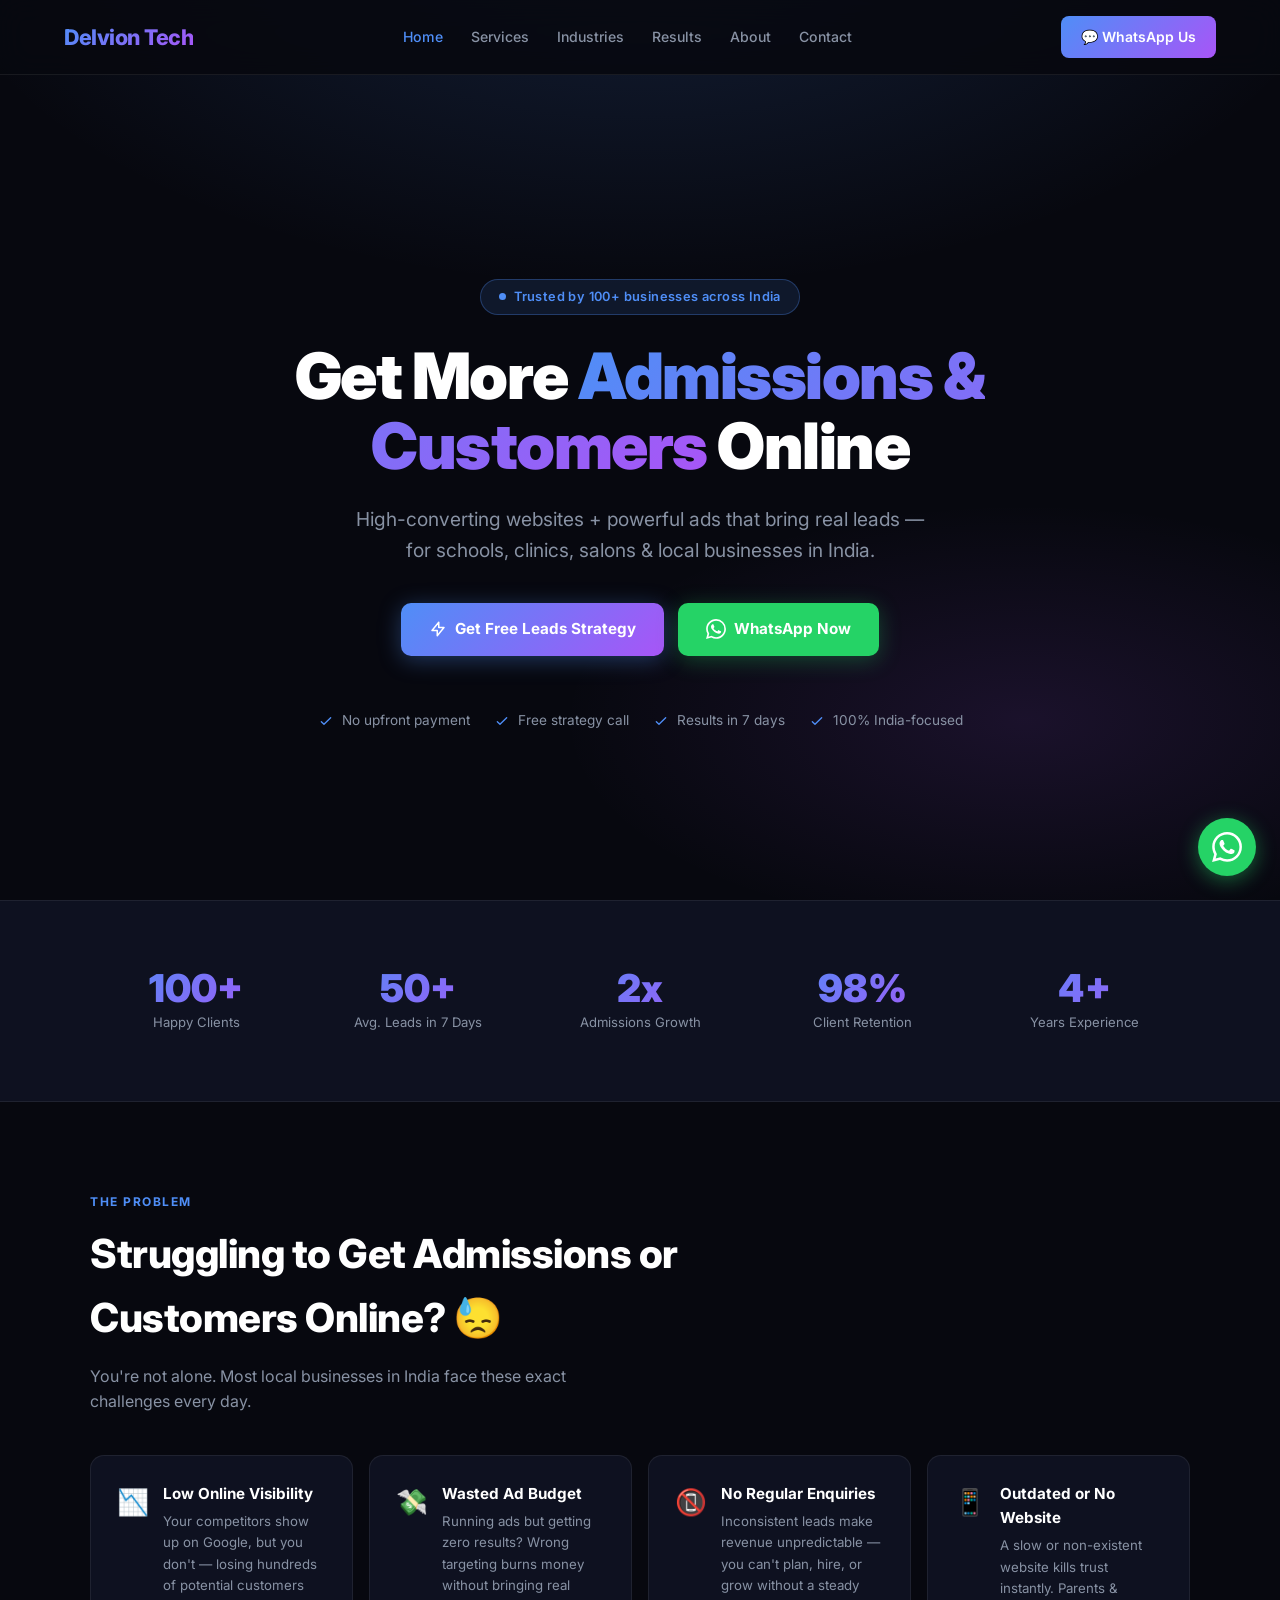
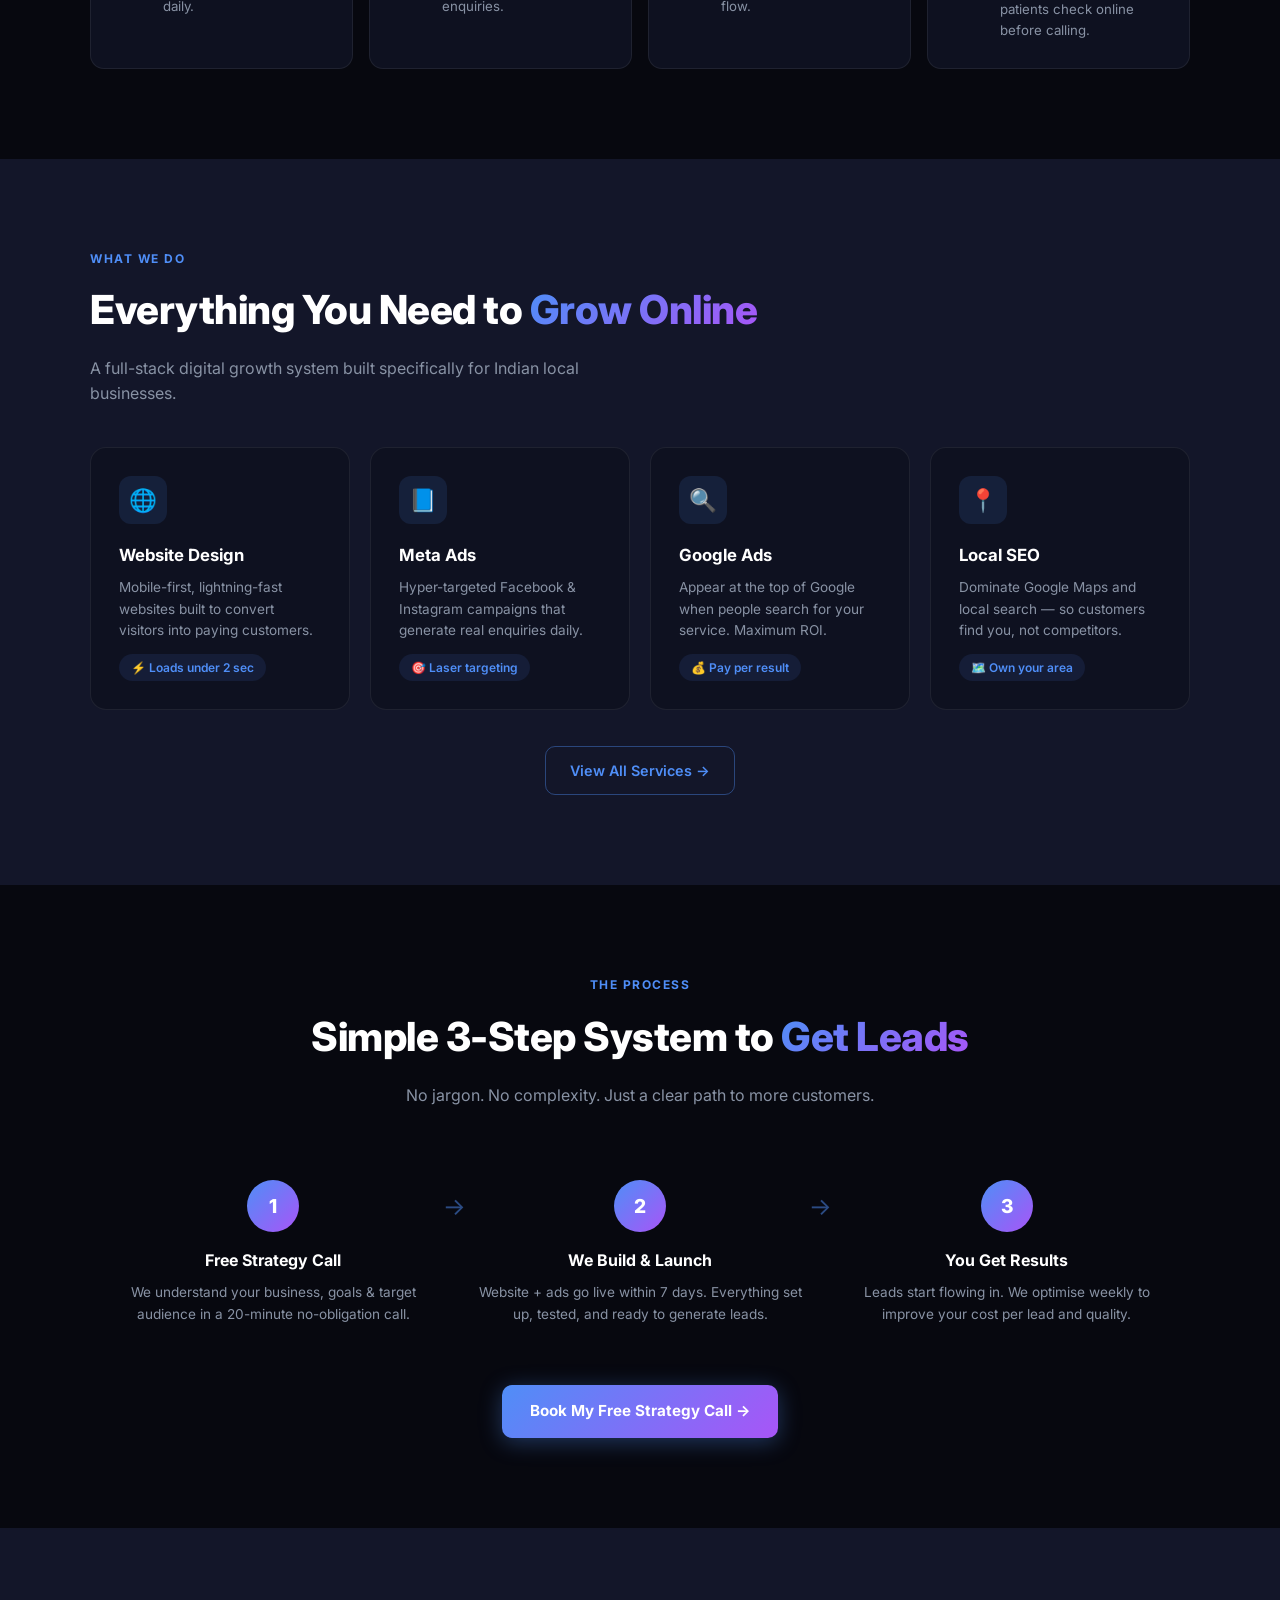
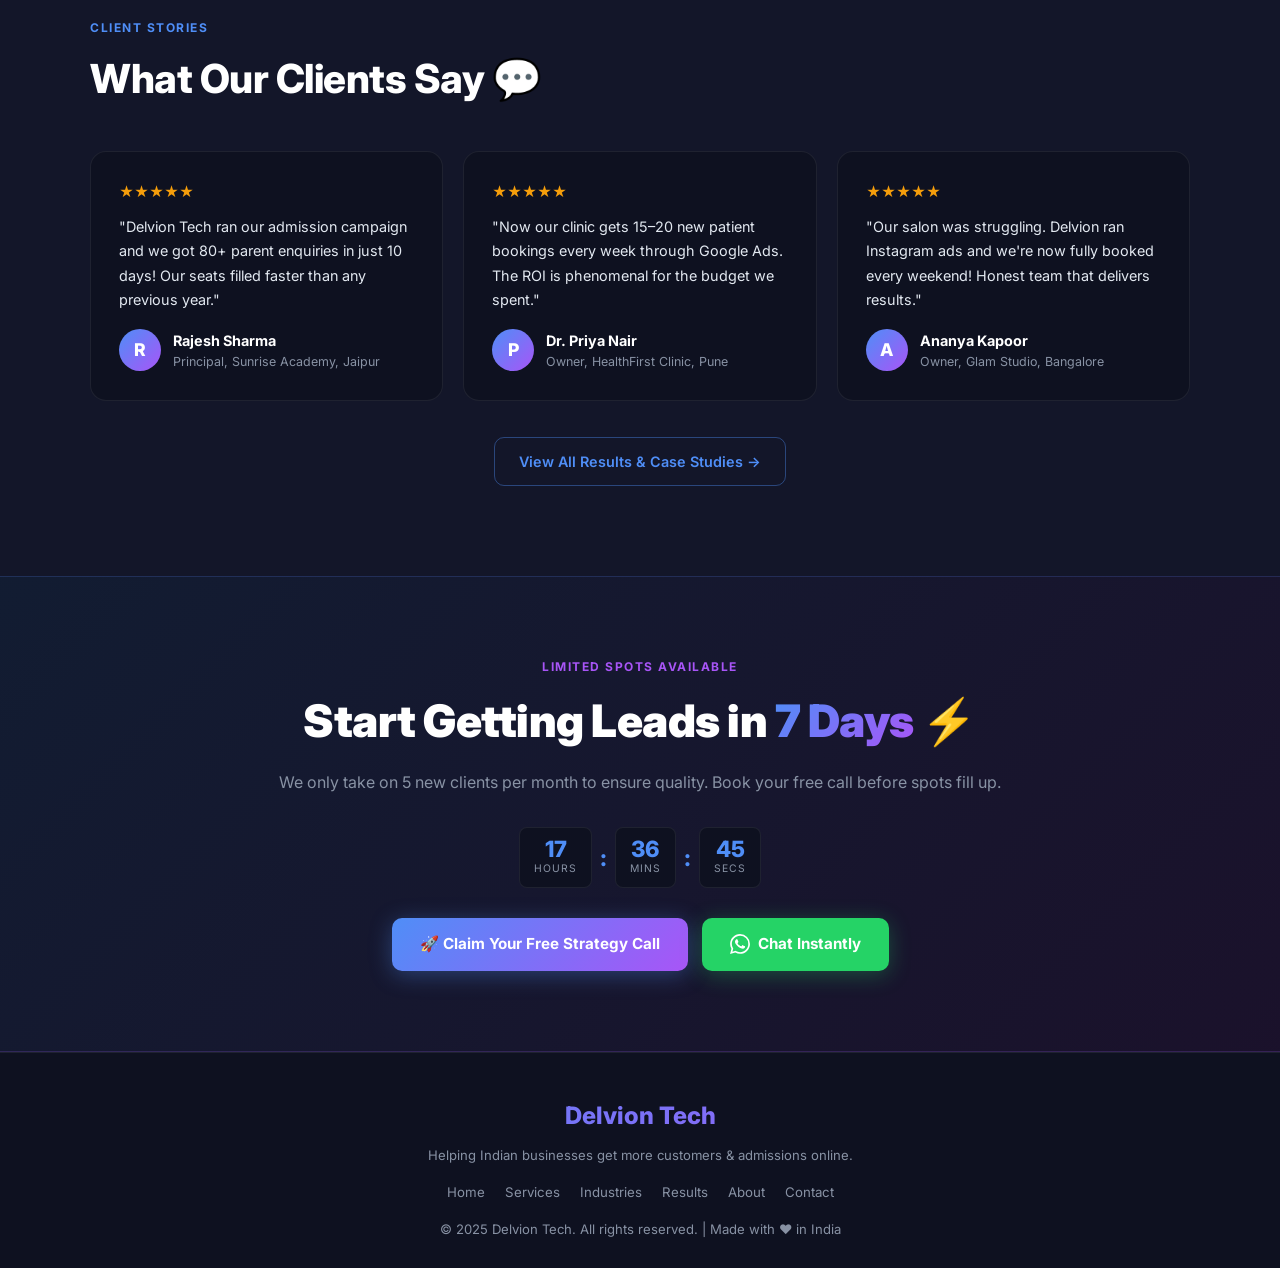
==== index.html @ 646f4fde "Add files via upload" ====
<!DOCTYPE html>
<html lang="en">
<head>
  <meta charset="UTF-8" />
  <meta name="viewport" content="width=device-width, initial-scale=1.0" />
  <meta name="description" content="Delvion Tech – High-converting websites + powerful ads that bring real leads for schools, clinics, salons, restaurants & local businesses across India." />
  <meta name="keywords" content="digital agency India, school admissions marketing, clinic ads, Google Ads India, Meta Ads, local SEO, lead generation" />
  <title>Delvion Tech | We build Websites & Digital Marketing System That Bring You Clients</title>
  <link rel="preconnect" href="https://fonts.googleapis.com" />
  <link rel="preconnect" href="https://fonts.gstatic.com" crossorigin />
  <link href="https://fonts.googleapis.com/css2?family=Inter:wght@400;500;600;700;800;900&display=swap" rel="stylesheet" />
  <link rel="stylesheet" href="shared.css" />
  <style>
    /* Hero */
    #hero {
      min-height: 100vh;
      display: flex; align-items: center;
      padding-top: 110px;
      background: radial-gradient(ellipse 80% 60% at 50% -10%, rgba(79,142,247,.18) 0%, transparent 70%),
                  radial-gradient(ellipse 60% 40% at 80% 80%, rgba(168,85,247,.12) 0%, transparent 60%),
                  var(--dark);
    }
    .hero-inner { text-align: center; max-width: 800px; margin: 0 auto; padding: 60px 20px; }
    .badge {
      display: inline-flex; align-items: center; gap: 8px;
      background: rgba(79,142,247,.12); border: 1px solid rgba(79,142,247,.3);
      color: var(--blue); padding: 7px 18px; border-radius: 50px;
      font-size: 0.8rem; font-weight: 600; letter-spacing: .4px; margin-bottom: 26px;
    }
    .badge-dot { width: 7px; height: 7px; background: var(--blue); border-radius: 50%; animation: pulse 1.6s infinite; }
    @keyframes pulse { 0%,100%{opacity:1;transform:scale(1);} 50%{opacity:.5;transform:scale(.7);} }
    h1 { font-size: clamp(2.2rem, 6vw, 4rem); font-weight: 900; line-height: 1.1; letter-spacing: -1.5px; margin-bottom: 22px; color: #fff; }
    .hero-sub { font-size: clamp(1rem, 2.5vw, 1.2rem); color: var(--muted); max-width: 580px; margin: 0 auto 38px; }
    .cta-group { display: flex; flex-wrap: wrap; gap: 14px; justify-content: center; }
    .trust-bar { margin-top: 54px; display: flex; flex-wrap: wrap; gap: 24px; justify-content: center; }
    .trust-item { display: flex; align-items: center; gap: 8px; color: var(--muted); font-size: 0.85rem; }
    .trust-item svg { color: var(--blue); flex-shrink: 0; }

    /* Stats */
    #stats { padding: 52px 5%; background: var(--card); border-top: 1px solid var(--border); border-bottom: 1px solid var(--border); }
    .stats-grid { display: flex; flex-wrap: wrap; gap: 10px; justify-content: center; text-align: center; }
    .stat { flex: 1 1 140px; padding: 16px 10px; }
    .stat-num { font-size: 2.4rem; font-weight: 900; background: var(--grad); -webkit-background-clip: text; -webkit-text-fill-color: transparent; line-height: 1; }
    .stat-label { color: var(--muted); font-size: 0.82rem; margin-top: 5px; }

    /* Problem */
    #problem { padding: 90px 5%; background: var(--dark); }
    .problem-grid { display: grid; grid-template-columns: repeat(auto-fit, minmax(230px, 1fr)); gap: 16px; margin-top: 40px; }
    .problem-card { background: var(--card); border: 1px solid var(--border); border-radius: 14px; padding: 26px; display: flex; align-items: flex-start; gap: 14px; }
    .prob-icon { font-size: 1.6rem; flex-shrink: 0; }
    .problem-card h4 { font-size: 0.95rem; font-weight: 700; color: #fff; margin-bottom: 5px; }
    .problem-card p { font-size: 0.83rem; color: var(--muted); }

    /* Mini Services Preview */
    #services-preview { padding: 90px 5%; background: var(--card2); }
    .services-grid { display: grid; grid-template-columns: repeat(auto-fit, minmax(230px, 1fr)); gap: 20px; margin-top: 40px; }
    .service-card { background: var(--card); border: 1px solid var(--border); border-radius: 16px; padding: 28px; transition: border-color .2s, transform .2s; }
    .service-card:hover { border-color: rgba(79,142,247,.4); transform: translateY(-4px); }
    .svc-icon { width: 48px; height: 48px; border-radius: 12px; background: rgba(79,142,247,.12); display: flex; align-items: center; justify-content: center; margin-bottom: 18px; font-size: 1.4rem; }
    .service-card h3 { font-size: 1.05rem; font-weight: 700; color: #fff; margin-bottom: 8px; }
    .service-card p { font-size: 0.85rem; color: var(--muted); }
    .svc-tag { display: inline-block; margin-top: 12px; font-size: 0.75rem; font-weight: 600; color: var(--blue); background: rgba(79,142,247,.1); border-radius: 50px; padding: 4px 12px; }

    /* How It Works */
    #how { padding: 90px 5%; background: var(--dark); }
    .steps { display: flex; flex-wrap: wrap; gap: 0; justify-content: center; margin-top: 48px; }
    .step { flex: 1 1 230px; text-align: center; padding: 24px 20px; position: relative; }
    .step:not(:last-child)::after { content: '→'; position: absolute; right: -8px; top: 32px; font-size: 1.5rem; color: var(--blue); opacity: .5; }
    .step-num { width: 52px; height: 52px; border-radius: 50%; background: var(--grad); color: #fff; font-size: 1.2rem; font-weight: 800; display: flex; align-items: center; justify-content: center; margin: 0 auto 16px; }
    .step h4 { font-size: 1rem; font-weight: 700; color: #fff; margin-bottom: 8px; }
    .step p { font-size: 0.85rem; color: var(--muted); }

    /* Testimonials mini */
    #testi-preview { padding: 90px 5%; background: var(--card2); }
    .testi-grid { display: grid; grid-template-columns: repeat(auto-fit, minmax(270px, 1fr)); gap: 20px; margin-top: 40px; }
    .testi-card { background: var(--card); border: 1px solid var(--border); border-radius: 16px; padding: 28px; }
    .stars { color: #f59e0b; font-size: 0.9rem; margin-bottom: 12px; }
    .testi-card p { font-size: 0.9rem; color: var(--text); line-height: 1.7; margin-bottom: 16px; }
    .testi-author { display: flex; align-items: center; gap: 12px; }
    .avatar { width: 42px; height: 42px; border-radius: 50%; font-size: 1.1rem; display: flex; align-items: center; justify-content: center; background: var(--grad); font-weight: 800; color: #fff; flex-shrink: 0; }
    .author-name { font-size: 0.9rem; font-weight: 700; color: #fff; }
    .author-role { font-size: 0.78rem; color: var(--muted); }

    /* CTA Banner */
    #cta-banner { padding: 80px 5%; background: linear-gradient(135deg, rgba(79,142,247,.15) 0%, rgba(168,85,247,.12) 100%); border-top: 1px solid rgba(79,142,247,.2); border-bottom: 1px solid rgba(168,85,247,.2); text-align: center; }
    #cta-banner h2 { font-size: clamp(1.8rem, 4.5vw, 2.8rem); font-weight: 900; color: #fff; letter-spacing: -.5px; margin-bottom: 12px; }
    #cta-banner p { color: var(--muted); font-size: 1rem; margin-bottom: 32px; }
    .timer { display: inline-flex; gap: 8px; margin-bottom: 30px; }
    .timer-box { background: var(--card); border: 1px solid var(--border); border-radius: 8px; padding: 10px 14px; text-align: center; }
    .timer-num { font-size: 1.4rem; font-weight: 800; color: var(--blue); line-height: 1; }
    .timer-label { font-size: 0.65rem; color: var(--muted); text-transform: uppercase; letter-spacing: 1px; }
    .timer-sep { color: var(--blue); font-size: 1.4rem; align-self: center; font-weight: 800; }

    @media(max-width:768px){
      .step:not(:last-child)::after{display:none;}
      .cta-group{flex-direction:column;align-items:stretch;}
      .btn-primary,.btn-wa{justify-content:center;}
    }
  </style>
</head>
<body>

<!-- NAV -->
<nav id="navbar">
  <a href="index.html" class="logo">Delvion Tech</a>
  <ul class="nav-links">
    <li><a href="index.html" class="active">Home</a></li>
    <li><a href="services.html">Services</a></li>
    <li><a href="industries.html">Industries</a></li>
    <li><a href="results.html">Results</a></li>
    <li><a href="about.html">About</a></li>
    <li><a href="contact.html">Contact</a></li>
  </ul>
  <a href="https://wa.me/919999999999?text=Hi%20Delvion%20Tech!%20I%20want%20a%20free%20leads%20strategy%20call." class="nav-cta" target="_blank" rel="noopener">💬 WhatsApp Us</a>
  <div class="hamburger" id="hamburger"><span></span><span></span><span></span></div>
</nav>

<!-- MOBILE MENU -->
<div class="mobile-menu" id="mobileMenu">
  <ul>
    <li><a href="index.html" onclick="closeMenu()">Home</a></li>
    <li><a href="services.html" onclick="closeMenu()">Services</a></li>
    <li><a href="industries.html" onclick="closeMenu()">Industries</a></li>
    <li><a href="results.html" onclick="closeMenu()">Results</a></li>
    <li><a href="about.html" onclick="closeMenu()">About</a></li>
    <li><a href="contact.html" onclick="closeMenu()">Contact</a></li>
  </ul>
  <a href="https://wa.me/919999999999?text=Hi%20Delvion%20Tech!%20I%20want%20a%20free%20leads%20strategy%20call." class="m-cta" target="_blank" rel="noopener">💬 Chat on WhatsApp</a>
</div>

<!-- HERO -->
<section id="hero">
  <div class="hero-inner">
    <div class="badge"><span class="badge-dot"></span> Trusted by 100+ businesses across India</div>
    <h1>Get More <span class="grad-text">Admissions &amp; Customers</span> Online</h1>
    <p class="hero-sub">High-converting websites + powerful ads that bring real leads — for schools, clinics, salons &amp; local businesses in India.</p>
    <div class="cta-group">
      <a href="contact.html" class="btn-primary">
        <svg width="18" height="18" fill="none" viewBox="0 0 24 24" stroke="currentColor" stroke-width="2"><path stroke-linecap="round" stroke-linejoin="round" d="M13 10V3L4 14h7v7l9-11h-7z"/></svg>
        Get Free Leads Strategy
      </a>
      <a href="https://wa.me/918309680456?text=Hi%20Delvion%20Tech!%20I%20want%20a%20free%20leads%20strategy%20call." class="btn-wa" target="_blank" rel="noopener">
        <svg width="20" height="20" viewBox="0 0 24 24" fill="currentColor"><path d="M17.472 14.382c-.297-.149-1.758-.867-2.03-.967-.273-.099-.471-.148-.67.15-.197.297-.767.966-.94 1.164-.173.199-.347.223-.644.075-.297-.15-1.255-.463-2.39-1.475-.883-.788-1.48-1.761-1.653-2.059-.173-.297-.018-.458.13-.606.134-.133.298-.347.446-.52.149-.174.198-.298.298-.497.099-.198.05-.371-.025-.52-.075-.149-.669-1.612-.916-2.207-.242-.579-.487-.5-.669-.51-.173-.008-.371-.01-.57-.01-.198 0-.52.074-.792.372-.272.297-1.04 1.016-1.04 2.479 0 1.462 1.065 2.875 1.213 3.074.149.198 2.096 3.2 5.077 4.487.709.306 1.262.489 1.694.625.712.227 1.36.195 1.871.118.571-.085 1.758-.719 2.006-1.413.248-.694.248-1.289.173-1.413-.074-.124-.272-.198-.57-.347m-5.421 7.403h-.004a9.87 9.87 0 01-5.031-1.378l-.361-.214-3.741.982.998-3.648-.235-.374a9.86 9.86 0 01-1.51-5.26c.001-5.45 4.436-9.884 9.888-9.884 2.64 0 5.122 1.03 6.988 2.898a9.825 9.825 0 012.893 6.994c-.003 5.45-4.437 9.884-9.885 9.884m8.413-18.297A11.815 11.815 0 0012.05 0C5.495 0 .16 5.335.157 11.892c0 2.096.547 4.142 1.588 5.945L.057 24l6.305-1.654a11.882 11.882 0 005.683 1.448h.005c6.554 0 11.89-5.335 11.893-11.893a11.821 11.821 0 00-3.48-8.413z"/></svg>
        WhatsApp Now
      </a>
    </div>
    <div class="trust-bar">
      <div class="trust-item"><svg width="16" height="16" fill="none" viewBox="0 0 24 24" stroke="currentColor" stroke-width="2"><path stroke-linecap="round" stroke-linejoin="round" d="M5 13l4 4L19 7"/></svg>No upfront payment</div>
      <div class="trust-item"><svg width="16" height="16" fill="none" viewBox="0 0 24 24" stroke="currentColor" stroke-width="2"><path stroke-linecap="round" stroke-linejoin="round" d="M5 13l4 4L19 7"/></svg>Free strategy call</div>
      <div class="trust-item"><svg width="16" height="16" fill="none" viewBox="0 0 24 24" stroke="currentColor" stroke-width="2"><path stroke-linecap="round" stroke-linejoin="round" d="M5 13l4 4L19 7"/></svg>Results in 7 days</div>
      <div class="trust-item"><svg width="16" height="16" fill="none" viewBox="0 0 24 24" stroke="currentColor" stroke-width="2"><path stroke-linecap="round" stroke-linejoin="round" d="M5 13l4 4L19 7"/></svg>100% India-focused</div>
    </div>
  </div>
</section>

<!-- STATS -->
<section id="stats">
  <div class="container">
    <div class="stats-grid">
      <div class="stat"><div class="stat-num">100+</div><div class="stat-label">Happy Clients</div></div>
      <div class="stat"><div class="stat-num">50+</div><div class="stat-label">Avg. Leads in 7 Days</div></div>
      <div class="stat"><div class="stat-num">2x</div><div class="stat-label">Admissions Growth</div></div>
      <div class="stat"><div class="stat-num">98%</div><div class="stat-label">Client Retention</div></div>
      <div class="stat"><div class="stat-num">4+</div><div class="stat-label">Years Experience</div></div>
    </div>
  </div>
</section>

<!-- PROBLEM -->
<section id="problem">
  <div class="container">
    <div class="sec-label">The Problem</div>
    <h2 class="sec-title">Struggling to Get Admissions or<br/>Customers Online? 😓</h2>
    <p class="sec-sub">You're not alone. Most local businesses in India face these exact challenges every day.</p>
    <div class="problem-grid">
      <div class="problem-card"><div class="prob-icon">📉</div><div><h4>Low Online Visibility</h4><p>Your competitors show up on Google, but you don't — losing hundreds of potential customers daily.</p></div></div>
      <div class="problem-card"><div class="prob-icon">💸</div><div><h4>Wasted Ad Budget</h4><p>Running ads but getting zero results? Wrong targeting burns money without bringing real enquiries.</p></div></div>
      <div class="problem-card"><div class="prob-icon">📵</div><div><h4>No Regular Enquiries</h4><p>Inconsistent leads make revenue unpredictable — you can't plan, hire, or grow without a steady flow.</p></div></div>
      <div class="problem-card"><div class="prob-icon">📱</div><div><h4>Outdated or No Website</h4><p>A slow or non-existent website kills trust instantly. Parents &amp; patients check online before calling.</p></div></div>
    </div>
  </div>
</section>

<!-- SERVICES PREVIEW -->
<section id="services-preview">
  <div class="container">
    <div class="sec-label">What We Do</div>
    <h2 class="sec-title">Everything You Need to <span class="grad-text">Grow Online</span></h2>
    <p class="sec-sub">A full-stack digital growth system built specifically for Indian local businesses.</p>
    <div class="services-grid">
      <div class="service-card"><div class="svc-icon">🌐</div><h3>Website Design</h3><p>Mobile-first, lightning-fast websites built to convert visitors into paying customers.</p><span class="svc-tag">⚡ Loads under 2 sec</span></div>
      <div class="service-card"><div class="svc-icon">📘</div><h3>Meta Ads</h3><p>Hyper-targeted Facebook &amp; Instagram campaigns that generate real enquiries daily.</p><span class="svc-tag">🎯 Laser targeting</span></div>
      <div class="service-card"><div class="svc-icon">🔍</div><h3>Google Ads</h3><p>Appear at the top of Google when people search for your service. Maximum ROI.</p><span class="svc-tag">💰 Pay per result</span></div>
      <div class="service-card"><div class="svc-icon">📍</div><h3>Local SEO</h3><p>Dominate Google Maps and local search — so customers find you, not competitors.</p><span class="svc-tag">🗺️ Own your area</span></div>
    </div>
    <div style="text-align:center;margin-top:36px;"><a href="services.html" class="btn-outline">View All Services →</a></div>
  </div>
</section>

<!-- HOW IT WORKS -->
<section id="how">
  <div class="container" style="text-align:center;">
    <div class="sec-label">The Process</div>
    <h2 class="sec-title">Simple 3-Step System to <span class="grad-text">Get Leads</span></h2>
    <p class="sec-sub" style="margin:0 auto 8px;">No jargon. No complexity. Just a clear path to more customers.</p>
    <div class="steps">
      <div class="step"><div class="step-num">1</div><h4>Free Strategy Call</h4><p>We understand your business, goals &amp; target audience in a 20-minute no-obligation call.</p></div>
      <div class="step"><div class="step-num">2</div><h4>We Build &amp; Launch</h4><p>Website + ads go live within 7 days. Everything set up, tested, and ready to generate leads.</p></div>
      <div class="step"><div class="step-num">3</div><h4>You Get Results</h4><p>Leads start flowing in. We optimise weekly to improve your cost per lead and quality.</p></div>
    </div>
    <a href="contact.html" class="btn-primary" style="margin-top:36px;display:inline-flex;">Book My Free Strategy Call →</a>
  </div>
</section>

<!-- TESTIMONIALS PREVIEW -->
<section id="testi-preview">
  <div class="container">
    <div class="sec-label">Client Stories</div>
    <h2 class="sec-title">What Our Clients Say 💬</h2>
    <div class="testi-grid">
      <div class="testi-card"><div class="stars">★★★★★</div><p>"Delvion Tech ran our admission campaign and we got 80+ parent enquiries in just 10 days! Our seats filled faster than any previous year."</p><div class="testi-author"><div class="avatar">R</div><div><div class="author-name">Rajesh Sharma</div><div class="author-role">Principal, Sunrise Academy, Jaipur</div></div></div></div>
      <div class="testi-card"><div class="stars">★★★★★</div><p>"Now our clinic gets 15–20 new patient bookings every week through Google Ads. The ROI is phenomenal for the budget we spent."</p><div class="testi-author"><div class="avatar">P</div><div><div class="author-name">Dr. Priya Nair</div><div class="author-role">Owner, HealthFirst Clinic, Pune</div></div></div></div>
      <div class="testi-card"><div class="stars">★★★★★</div><p>"Our salon was struggling. Delvion ran Instagram ads and we're now fully booked every weekend! Honest team that delivers results."</p><div class="testi-author"><div class="avatar">A</div><div><div class="author-name">Ananya Kapoor</div><div class="author-role">Owner, Glam Studio, Bangalore</div></div></div></div>
    </div>
    <div style="text-align:center;margin-top:36px;"><a href="results.html" class="btn-outline">View All Results & Case Studies →</a></div>
  </div>
</section>

<!-- CTA BANNER -->
<section id="cta-banner">
  <div class="container">
    <div class="sec-label" style="color:var(--purple);">Limited Spots Available</div>
    <h2>Start Getting Leads in <span class="grad-text">7 Days</span> ⚡</h2>
    <p>We only take on 5 new clients per month to ensure quality. Book your free call before spots fill up.</p>
    <div class="timer">
      <div class="timer-box"><div class="timer-num" id="h">00</div><div class="timer-label">Hours</div></div>
      <div class="timer-sep">:</div>
      <div class="timer-box"><div class="timer-num" id="m">00</div><div class="timer-label">Mins</div></div>
      <div class="timer-sep">:</div>
      <div class="timer-box"><div class="timer-num" id="s">00</div><div class="timer-label">Secs</div></div>
    </div>
    <div class="cta-group">
      <a href="contact.html" class="btn-primary">🚀 Claim Your Free Strategy Call</a>
      <a href="https://wa.me/918309680456?text=Hi%20Delvion%20Tech!%20I%20want%20to%20start%20getting%20leads%20in%207%20days." class="btn-wa" target="_blank" rel="noopener">
        <svg width="20" height="20" viewBox="0 0 24 24" fill="currentColor"><path d="M17.472 14.382c-.297-.149-1.758-.867-2.03-.967-.273-.099-.471-.148-.67.15-.197.297-.767.966-.94 1.164-.173.199-.347.223-.644.075-.297-.15-1.255-.463-2.39-1.475-.883-.788-1.48-1.761-1.653-2.059-.173-.297-.018-.458.13-.606.134-.133.298-.347.446-.52.149-.174.198-.298.298-.497.099-.198.05-.371-.025-.52-.075-.149-.669-1.612-.916-2.207-.242-.579-.487-.5-.669-.51-.173-.008-.371-.01-.57-.01-.198 0-.52.074-.792.372-.272.297-1.04 1.016-1.04 2.479 0 1.462 1.065 2.875 1.213 3.074.149.198 2.096 3.2 5.077 4.487.709.306 1.262.489 1.694.625.712.227 1.36.195 1.871.118.571-.085 1.758-.719 2.006-1.413.248-.694.248-1.289.173-1.413-.074-.124-.272-.198-.57-.347m-5.421 7.403h-.004a9.87 9.87 0 01-5.031-1.378l-.361-.214-3.741.982.998-3.648-.235-.374a9.86 9.86 0 01-1.51-5.26c.001-5.45 4.436-9.884 9.888-9.884 2.64 0 5.122 1.03 6.988 2.898a9.825 9.825 0 012.893 6.994c-.003 5.45-4.437 9.884-9.885 9.884m8.413-18.297A11.815 11.815 0 0012.05 0C5.495 0 .16 5.335.157 11.892c0 2.096.547 4.142 1.588 5.945L.057 24l6.305-1.654a11.882 11.882 0 005.683 1.448h.005c6.554 0 11.89-5.335 11.893-11.893a11.821 11.821 0 00-3.48-8.413z"/></svg>
        Chat Instantly
      </a>
    </div>
  </div>
</section>

<!-- FOOTER -->
<footer>
  <div class="footer-logo">Delvion Tech</div>
  <p style="margin-bottom:4px;">Helping Indian businesses get more customers &amp; admissions online.</p>
  <div class="footer-links">
    <a href="index.html">Home</a>
    <a href="services.html">Services</a>
    <a href="industries.html">Industries</a>
    <a href="results.html">Results</a>
    <a href="about.html">About</a>
    <a href="contact.html">Contact</a>
  </div>
  <p>© 2025 Delvion Tech. All rights reserved. | Made with ❤️ in India</p>
</footer>

<!-- FLOATING WA -->
<a href="https://wa.me/918309680456?text=Hi%20Delvion%20Tech!%20I%20want%20a%20free%20leads%20strategy%20call." class="wa-float" target="_blank" rel="noopener" aria-label="Chat on WhatsApp">
  <svg viewBox="0 0 24 24" fill="#fff"><path d="M17.472 14.382c-.297-.149-1.758-.867-2.03-.967-.273-.099-.471-.148-.67.15-.197.297-.767.966-.94 1.164-.173.199-.347.223-.644.075-.297-.15-1.255-.463-2.39-1.475-.883-.788-1.48-1.761-1.653-2.059-.173-.297-.018-.458.13-.606.134-.133.298-.347.446-.52.149-.174.198-.298.298-.497.099-.198.05-.371-.025-.52-.075-.149-.669-1.612-.916-2.207-.242-.579-.487-.5-.669-.51-.173-.008-.371-.01-.57-.01-.198 0-.52.074-.792.372-.272.297-1.04 1.016-1.04 2.479 0 1.462 1.065 2.875 1.213 3.074.149.198 2.096 3.2 5.077 4.487.709.306 1.262.489 1.694.625.712.227 1.36.195 1.871.118.571-.085 1.758-.719 2.006-1.413.248-.694.248-1.289.173-1.413-.074-.124-.272-.198-.57-.347m-5.421 7.403h-.004a9.87 9.87 0 01-5.031-1.378l-.361-.214-3.741.982.998-3.648-.235-.374a9.86 9.86 0 01-1.51-5.26c.001-5.45 4.436-9.884 9.888-9.884 2.64 0 5.122 1.03 6.988 2.898a9.825 9.825 0 012.893 6.994c-.003 5.45-4.437 9.884-9.885 9.884m8.413-18.297A11.815 11.815 0 0012.05 0C5.495 0 .16 5.335.157 11.892c0 2.096.547 4.142 1.588 5.945L.057 24l6.305-1.654a11.882 11.882 0 005.683 1.448h.005c6.554 0 11.89-5.335 11.893-11.893a11.821 11.821 0 00-3.48-8.413z"/></svg>
</a>

<script src="shared.js"></script>
<script>
  // Timer
  function updateTimer() {
    const now = new Date(), end = new Date(now);
    end.setHours(23,59,59,0);
    let diff = Math.max(0, end - now);
    document.getElementById('h').textContent = String(Math.floor(diff/3600000)).padStart(2,'0'); diff%=3600000;
    document.getElementById('m').textContent = String(Math.floor(diff/60000)).padStart(2,'0'); diff%=60000;
    document.getElementById('s').textContent = String(Math.floor(diff/1000)).padStart(2,'0');
  }
  updateTimer(); setInterval(updateTimer,1000);
</script>
</body>
</html>
---- shared.css ----
/* ══════════════════════════════════════
   DELVION TECH — SHARED STYLES
══════════════════════════════════════ */
*, *::before, *::after { box-sizing: border-box; margin: 0; padding: 0; }

:root {
  --blue: #4f8ef7;
  --purple: #a855f7;
  --dark: #07080f;
  --card: #0e1120;
  --card2: #131629;
  --border: rgba(255,255,255,0.07);
  --text: #e2e8f0;
  --muted: #8892a4;
  --grad: linear-gradient(135deg, #4f8ef7 0%, #a855f7 100%);
}

html { scroll-behavior: smooth; }
body { font-family: 'Inter', sans-serif; background: var(--dark); color: var(--text); line-height: 1.6; overflow-x: hidden; }

::-webkit-scrollbar { width: 5px; }
::-webkit-scrollbar-track { background: var(--dark); }
::-webkit-scrollbar-thumb { background: var(--blue); border-radius: 10px; }

/* ── NAVBAR ── */
nav {
  position: fixed; top: 0; left: 0; right: 0; z-index: 100;
  display: flex; align-items: center; justify-content: space-between;
  padding: 16px 5%;
  background: rgba(7,8,15,0.88);
  backdrop-filter: blur(14px);
  border-bottom: 1px solid var(--border);
  transition: box-shadow .3s;
}
nav.scrolled { box-shadow: 0 2px 24px rgba(0,0,0,.55); }

.logo {
  font-size: 1.35rem; font-weight: 800; letter-spacing: -.5px;
  background: var(--grad); -webkit-background-clip: text; -webkit-text-fill-color: transparent;
  text-decoration: none;
}

.nav-links { display: flex; gap: 28px; list-style: none; }
.nav-links a { color: var(--muted); text-decoration: none; font-size: 0.88rem; font-weight: 500; transition: color .2s; }
.nav-links a:hover, .nav-links a.active { color: #fff; }
.nav-links a.active { color: var(--blue); }

.nav-cta {
  background: var(--grad); color: #fff; border: none; padding: 10px 20px;
  border-radius: 8px; font-weight: 600; font-size: 0.875rem; cursor: pointer;
  text-decoration: none; white-space: nowrap; transition: opacity .2s;
}
.nav-cta:hover { opacity: .85; }

.hamburger { display: none; flex-direction: column; gap: 5px; cursor: pointer; }
.hamburger span { display: block; width: 24px; height: 2px; background: #fff; border-radius: 2px; transition: .3s; }

/* ── MOBILE MENU ── */
.mobile-menu {
  display: none; position: fixed; top: 65px; left: 0; right: 0; z-index: 99;
  background: rgba(7,8,15,0.97); backdrop-filter: blur(16px);
  padding: 20px 5%; border-bottom: 1px solid var(--border);
}
.mobile-menu.open { display: block; }
.mobile-menu ul { list-style: none; display: flex; flex-direction: column; gap: 16px; }
.mobile-menu ul a { color: var(--text); text-decoration: none; font-size: 1rem; font-weight: 500; transition: color .2s; }
.mobile-menu ul a:hover { color: var(--blue); }
.mobile-menu .m-cta { display: inline-block; margin-top: 18px; background: var(--grad); color: #fff; padding: 12px 24px; border-radius: 8px; font-weight: 700; text-decoration: none; }

/* ── PAGE HERO (inner pages) ── */
.page-hero {
  padding: 130px 5% 80px;
  background: radial-gradient(ellipse 70% 50% at 50% 0%, rgba(79,142,247,.15) 0%, transparent 65%),
              var(--dark);
  text-align: center;
}
.page-hero .sec-label { margin-bottom: 12px; }
.page-hero h1 { font-size: clamp(2rem, 5vw, 3.2rem); font-weight: 900; letter-spacing: -1px; color: #fff; margin-bottom: 16px; }
.page-hero p { color: var(--muted); font-size: 1.05rem; max-width: 560px; margin: 0 auto; }

/* ── CONTAINER ── */
.container { max-width: 1100px; margin: 0 auto; }

/* ── SECTION LABELS ── */
.sec-label { text-transform: uppercase; letter-spacing: 1.5px; font-size: 0.75rem; font-weight: 700; color: var(--blue); margin-bottom: 10px; }
.sec-title { font-size: clamp(1.7rem, 4vw, 2.5rem); font-weight: 800; color: #fff; letter-spacing: -.5px; margin-bottom: 14px; }
.sec-sub { color: var(--muted); font-size: 1rem; max-width: 520px; }
.grad-text { background: var(--grad); -webkit-background-clip: text; -webkit-text-fill-color: transparent; }

/* ── BUTTONS ── */
.btn-primary {
  background: var(--grad); color: #fff; padding: 14px 28px;
  border-radius: 10px; font-weight: 700; font-size: 0.95rem;
  text-decoration: none; display: inline-flex; align-items: center; gap: 8px;
  box-shadow: 0 4px 22px rgba(79,142,247,.35); transition: transform .2s, box-shadow .2s;
}
.btn-primary:hover { transform: translateY(-2px); box-shadow: 0 8px 32px rgba(79,142,247,.5); }

.btn-wa {
  background: #25D366; color: #fff; padding: 14px 28px;
  border-radius: 10px; font-weight: 700; font-size: 0.95rem;
  text-decoration: none; display: inline-flex; align-items: center; gap: 8px;
  box-shadow: 0 4px 22px rgba(37,211,102,.3); transition: transform .2s, box-shadow .2s;
}
.btn-wa:hover { transform: translateY(-2px); box-shadow: 0 8px 28px rgba(37,211,102,.45); }

.btn-call {
  background: var(--card); border: 1px solid var(--border); color: #fff;
  padding: 14px 24px; border-radius: 10px; font-weight: 700; font-size: 0.95rem;
  text-decoration: none; display: inline-flex; align-items: center; gap: 10px;
  transition: border-color .2s;
}
.btn-call:hover { border-color: var(--blue); }

.btn-outline {
  display: inline-flex; align-items: center; gap: 6px;
  border: 1px solid rgba(79,142,247,.4); color: var(--blue);
  padding: 12px 24px; border-radius: 10px; font-weight: 600; font-size: 0.9rem;
  text-decoration: none; transition: background .2s, border-color .2s;
}
.btn-outline:hover { background: rgba(79,142,247,.08); border-color: var(--blue); }

/* ── FOOTER ── */
footer {
  background: var(--card); border-top: 1px solid var(--border);
  padding: 44px 5% 28px; text-align: center;
}
.footer-logo { font-size: 1.5rem; font-weight: 800; background: var(--grad); -webkit-background-clip: text; -webkit-text-fill-color: transparent; margin-bottom: 10px; }
footer p { color: var(--muted); font-size: 0.82rem; }
.footer-links { display: flex; flex-wrap: wrap; gap: 20px; justify-content: center; margin: 16px 0; }
.footer-links a { color: var(--muted); text-decoration: none; font-size: 0.83rem; transition: color .2s; }
.footer-links a:hover { color: var(--blue); }

/* ── FLOATING WA ── */
.wa-float {
  position: fixed; bottom: 24px; right: 24px; z-index: 200;
  width: 58px; height: 58px; background: #25D366; border-radius: 50%;
  display: flex; align-items: center; justify-content: center;
  box-shadow: 0 4px 20px rgba(37,211,102,.45); text-decoration: none; transition: transform .2s;
}
.wa-float:hover { transform: scale(1.1); }
.wa-float svg { width: 30px; height: 30px; }

/* ── GLOBAL FADE-IN ── */
.fade-up { opacity: 0; transform: translateY(22px); transition: opacity .45s ease, transform .45s ease; }
.fade-up.visible { opacity: 1; transform: translateY(0); }

/* ── RESPONSIVE ── */
@media (max-width: 768px) {
  .nav-links, .nav-cta { display: none; }
  .hamburger { display: flex; }
}
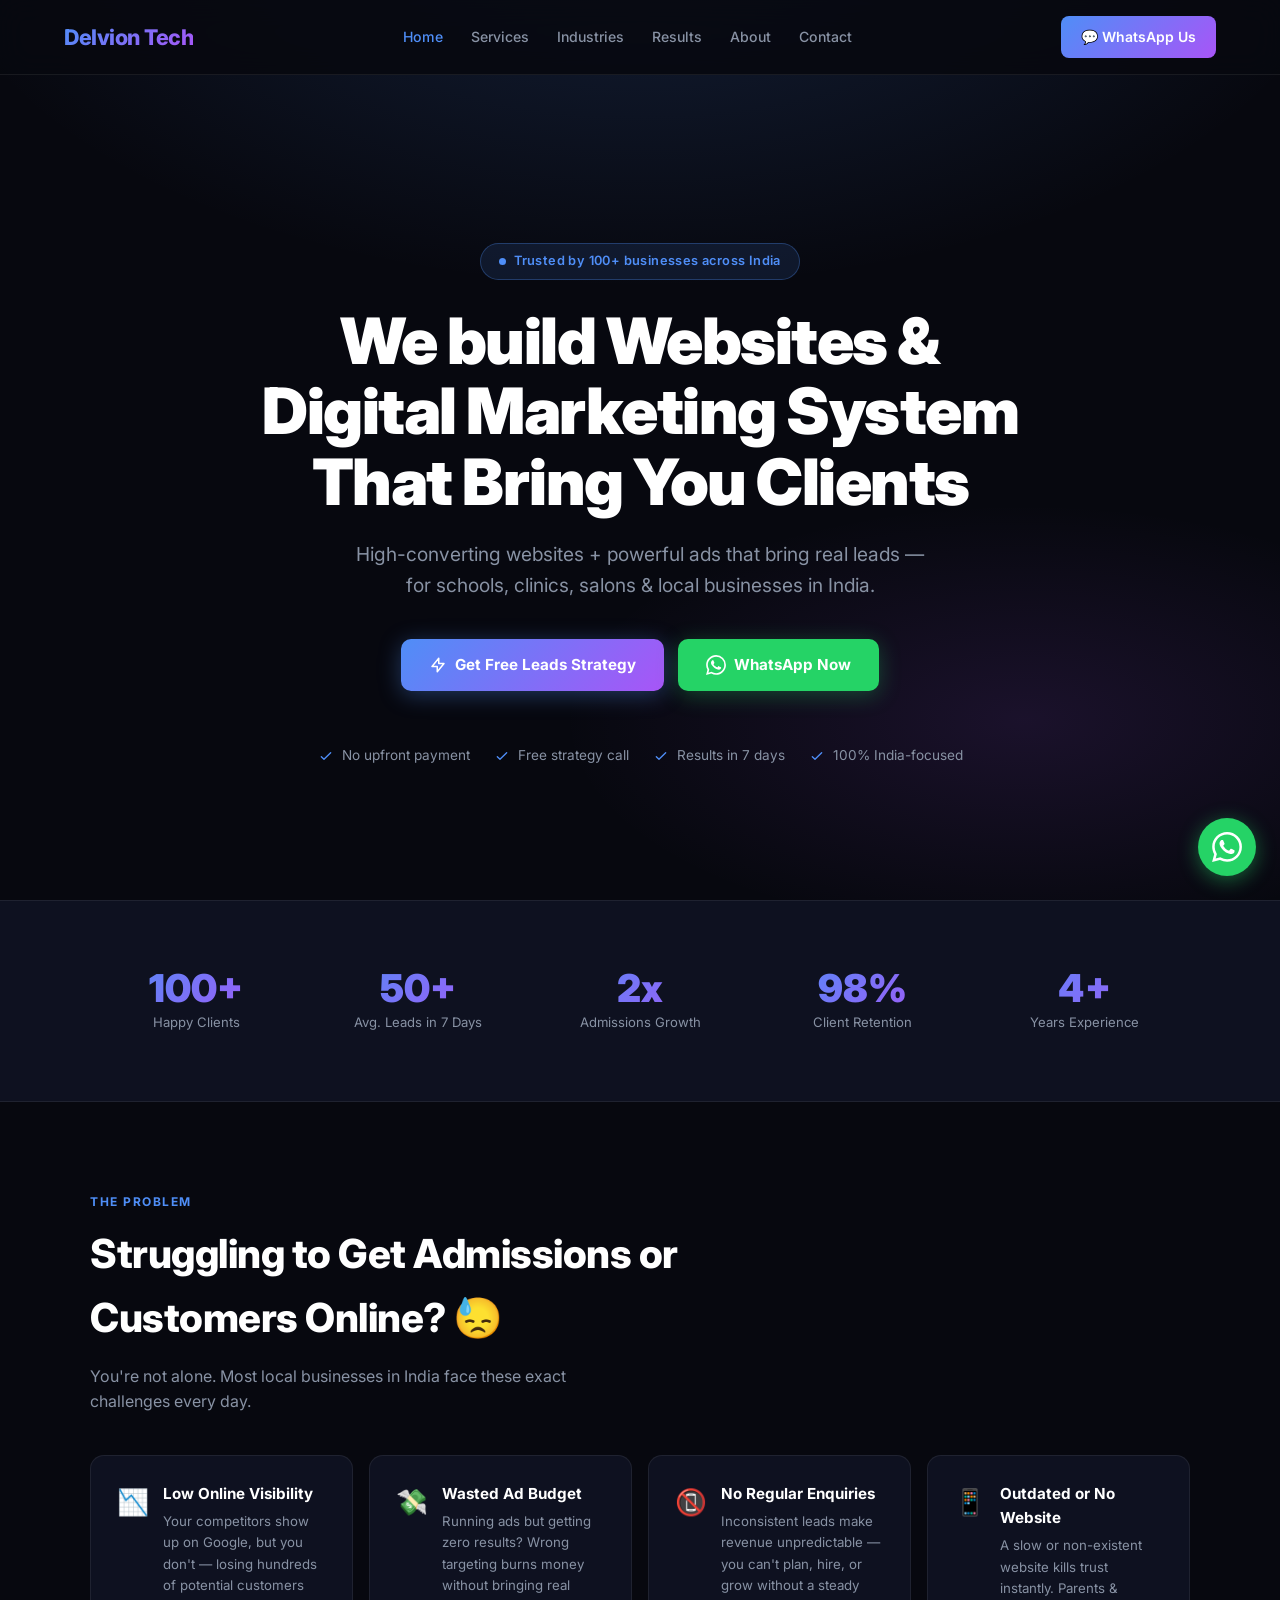
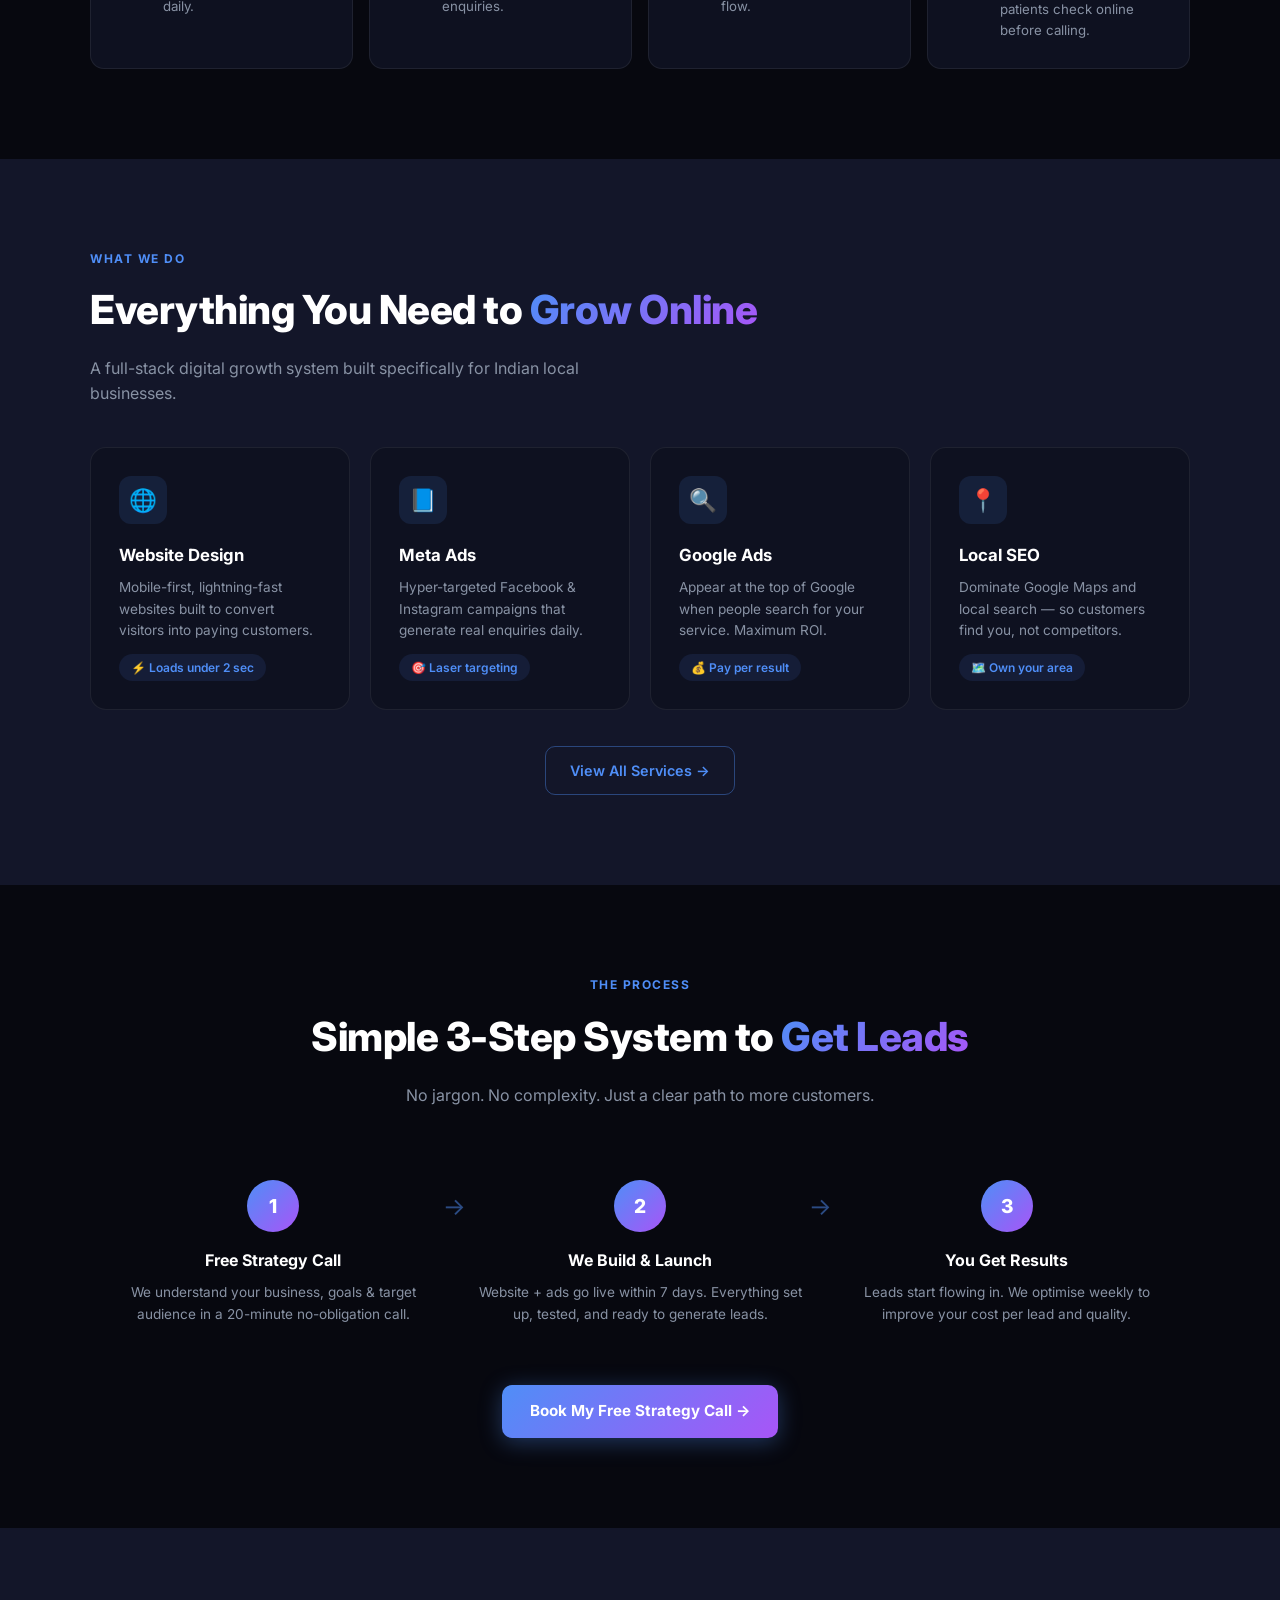
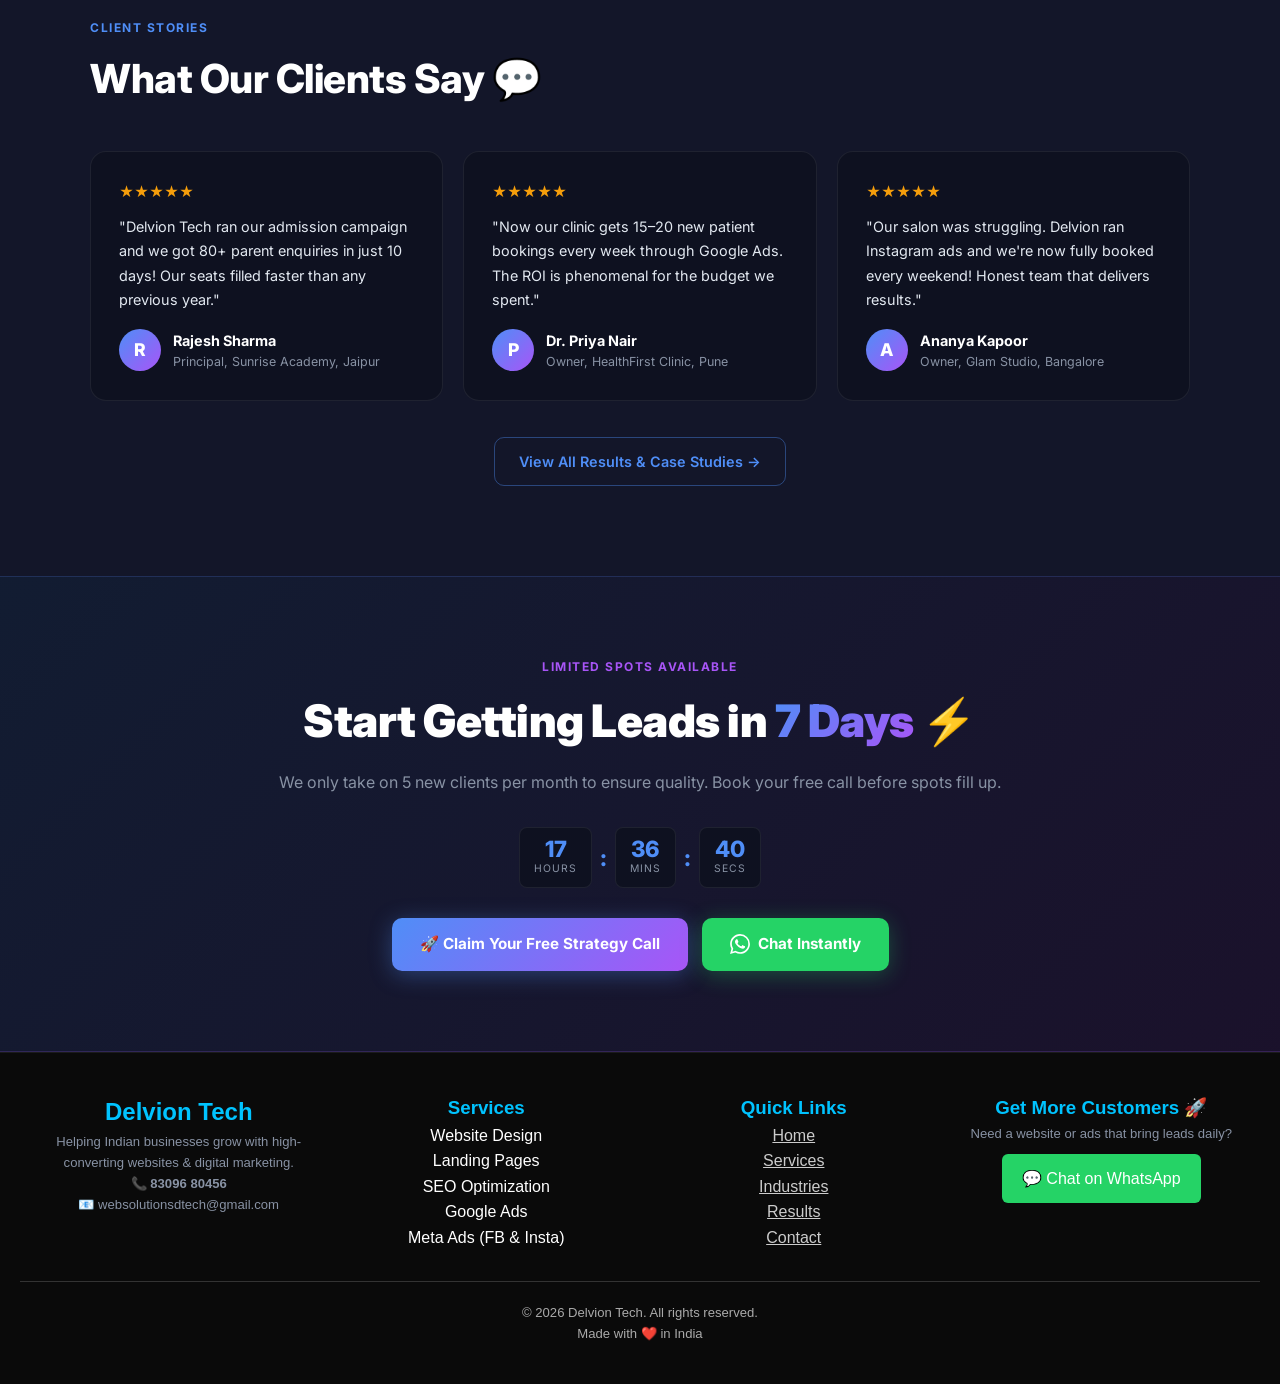
==== commit eebee53a: "Update index.html" ====
--- a/index.html
+++ b/index.html
@@ -5,7 +5,7 @@
   <meta name="viewport" content="width=device-width, initial-scale=1.0" />
   <meta name="description" content="Delvion Tech – High-converting websites + powerful ads that bring real leads for schools, clinics, salons, restaurants & local businesses across India." />
   <meta name="keywords" content="digital agency India, school admissions marketing, clinic ads, Google Ads India, Meta Ads, local SEO, lead generation" />
-  <title>Delvion Tech | We build Websites & Digital Marketing System That Bring You Clients</title>
+  <title>Delvion Tech </title>
   <link rel="preconnect" href="https://fonts.googleapis.com" />
   <link rel="preconnect" href="https://fonts.gstatic.com" crossorigin />
   <link href="https://fonts.googleapis.com/css2?family=Inter:wght@400;500;600;700;800;900&display=swap" rel="stylesheet" />
@@ -111,7 +111,7 @@
     <li><a href="about.html">About</a></li>
     <li><a href="contact.html">Contact</a></li>
   </ul>
-  <a href="https://wa.me/919999999999?text=Hi%20Delvion%20Tech!%20I%20want%20a%20free%20leads%20strategy%20call." class="nav-cta" target="_blank" rel="noopener">💬 WhatsApp Us</a>
+  <a href="https://wa.me/918309680456?text=Hi%20Delvion%20Tech!%20I%20want%20a%20free%20leads%20strategy%20call." class="nav-cta" target="_blank" rel="noopener">💬 WhatsApp Us</a>
   <div class="hamburger" id="hamburger"><span></span><span></span><span></span></div>
 </nav>
 
@@ -132,7 +132,7 @@
 <section id="hero">
   <div class="hero-inner">
     <div class="badge"><span class="badge-dot"></span> Trusted by 100+ businesses across India</div>
-    <h1>Get More <span class="grad-text">Admissions &amp; Customers</span> Online</h1>
+    <h1>We build Websites & Digital Marketing System That Bring You Clients</h1>
     <p class="hero-sub">High-converting websites + powerful ads that bring real leads — for schools, clinics, salons &amp; local businesses in India.</p>
     <div class="cta-group">
       <a href="contact.html" class="btn-primary">
@@ -250,18 +250,60 @@
 </section>
 
 <!-- FOOTER -->
-<footer>
-  <div class="footer-logo">Delvion Tech</div>
-  <p style="margin-bottom:4px;">Helping Indian businesses get more customers &amp; admissions online.</p>
-  <div class="footer-links">
-    <a href="index.html">Home</a>
-    <a href="services.html">Services</a>
-    <a href="industries.html">Industries</a>
-    <a href="results.html">Results</a>
-    <a href="about.html">About</a>
-    <a href="contact.html">Contact</a>
-  </div>
-  <p>© 2025 Delvion Tech. All rights reserved. | Made with ❤️ in India</p>
+<footer style="background:#0a0a0a; color:#fff; padding:40px 20px; font-family:Arial, sans-serif;">
+  
+  <div style="max-width:1200px; margin:auto; display:grid; grid-template-columns:repeat(auto-fit,minmax(250px,1fr)); gap:30px;">
+
+    <!-- Brand -->
+    <div>
+      <h2 style="color:#00c3ff;">Delvion Tech</h2>
+      <p>Helping Indian businesses grow with high-converting websites & digital marketing.</p>
+      <p><strong>📞 83096 80456</strong></p>
+      <p>📧 websolutionsdtech@gmail.com</p>
+    </div>
+
+    <!-- Services -->
+    <div>
+      <h3 style="color:#00c3ff;">Services</h3>
+      <ul style="list-style:none; padding:0;">
+        <li>Website Design</li>
+        <li>Landing Pages</li>
+        <li>SEO Optimization</li>
+        <li>Google Ads</li>
+        <li>Meta Ads (FB & Insta)</li>
+      </ul>
+    </div>
+
+    <!-- Quick Links -->
+    <div>
+      <h3 style="color:#00c3ff;">Quick Links</h3>
+      <ul style="list-style:none; padding:0;">
+        <li><a href="index.html" style="color:#ccc;">Home</a></li>
+        <li><a href="services.html" style="color:#ccc;">Services</a></li>
+        <li><a href="industries.html" style="color:#ccc;">Industries</a></li>
+        <li><a href="results.html" style="color:#ccc;">Results</a></li>
+        <li><a href="contact.html" style="color:#ccc;">Contact</a></li>
+      </ul>
+    </div>
+
+    <!-- CTA -->
+    <div>
+      <h3 style="color:#00c3ff;">Get More Customers 🚀</h3>
+      <p>Need a website or ads that bring leads daily?</p>
+      <a href="https://wa.me/918309680456?text=Hi%20I%20want%20website%20details"
+         style="display:inline-block; background:#25D366; color:#fff; padding:12px 20px; text-decoration:none; border-radius:6px; margin-top:10px;">
+         💬 Chat on WhatsApp
+      </a>
+    </div>
+
+  </div>
+
+  <!-- Bottom -->
+  <div style="text-align:center; margin-top:30px; border-top:1px solid #333; padding-top:20px;">
+    <p style="color:#aaa;">© 2026 Delvion Tech. All rights reserved.</p>
+    <p style="color:#aaa;">Made with ❤️ in India</p>
+  </div>
+
 </footer>
 
 <!-- FLOATING WA -->
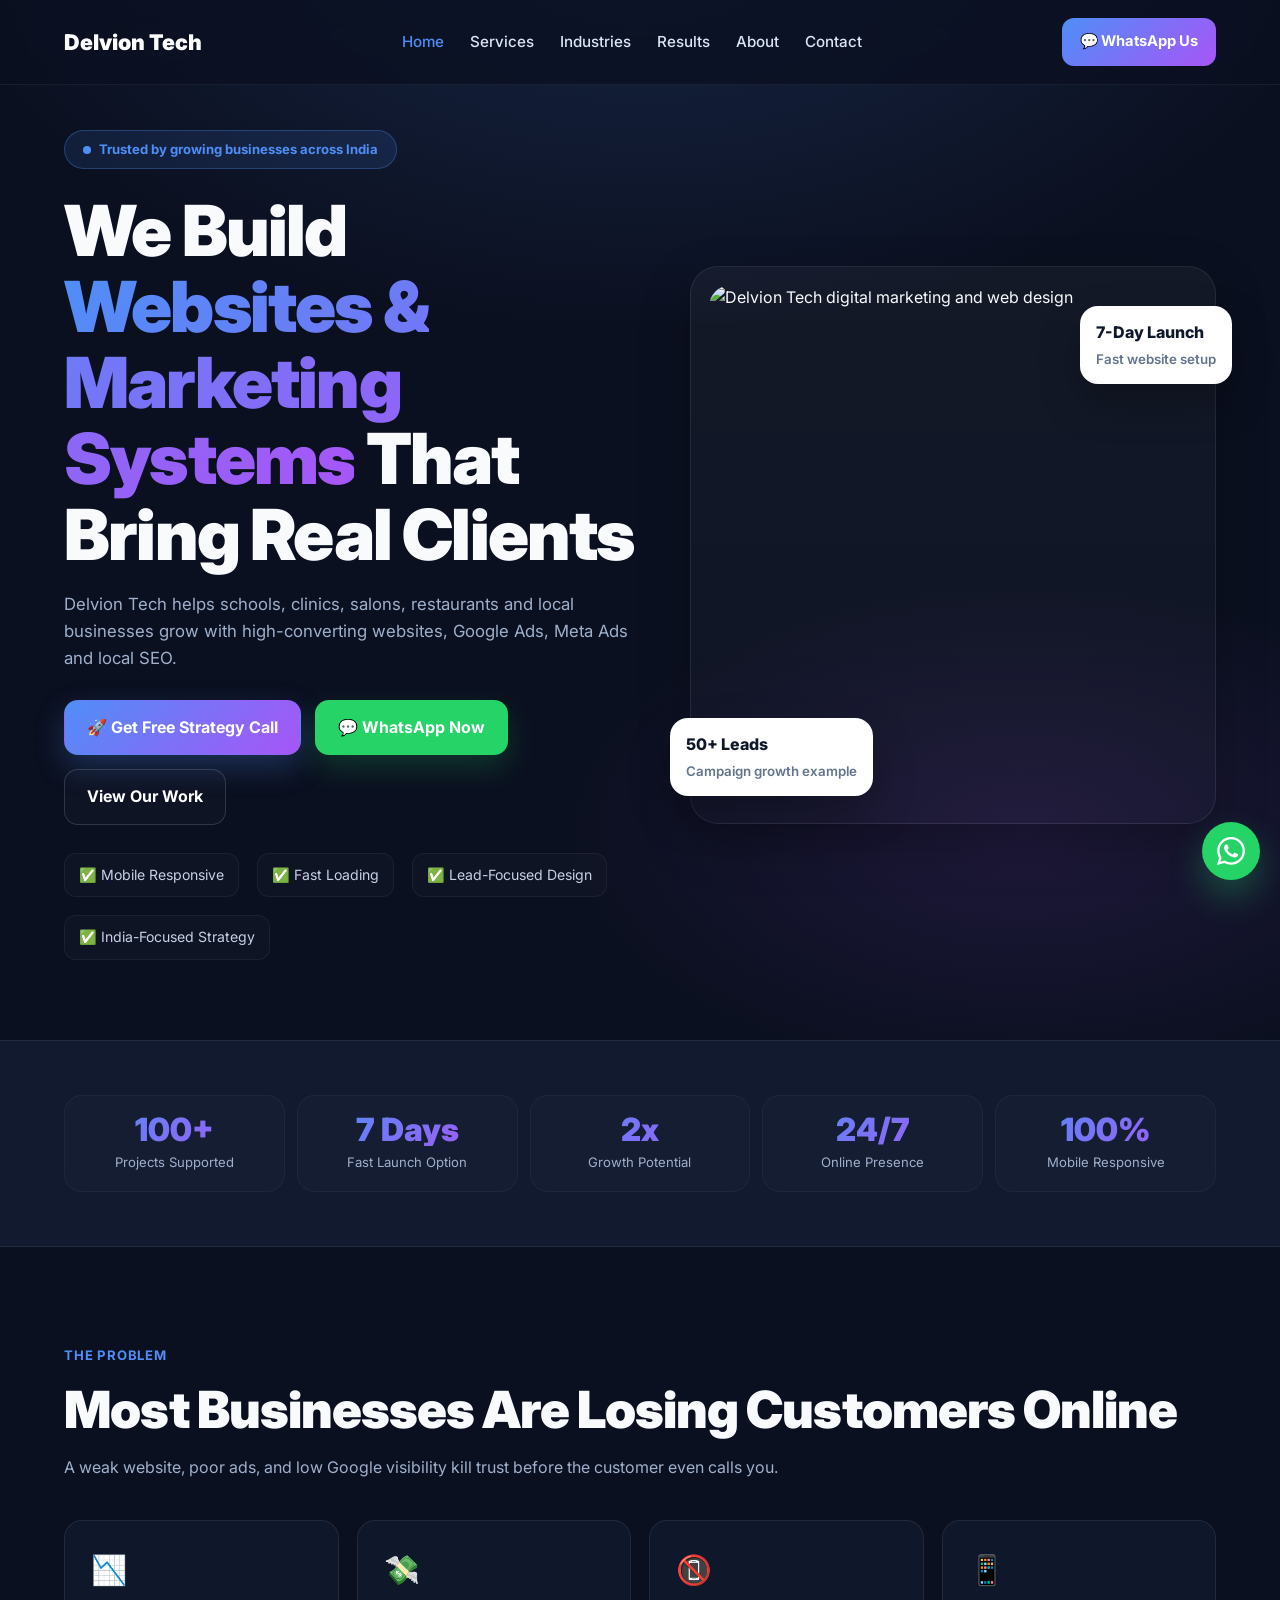
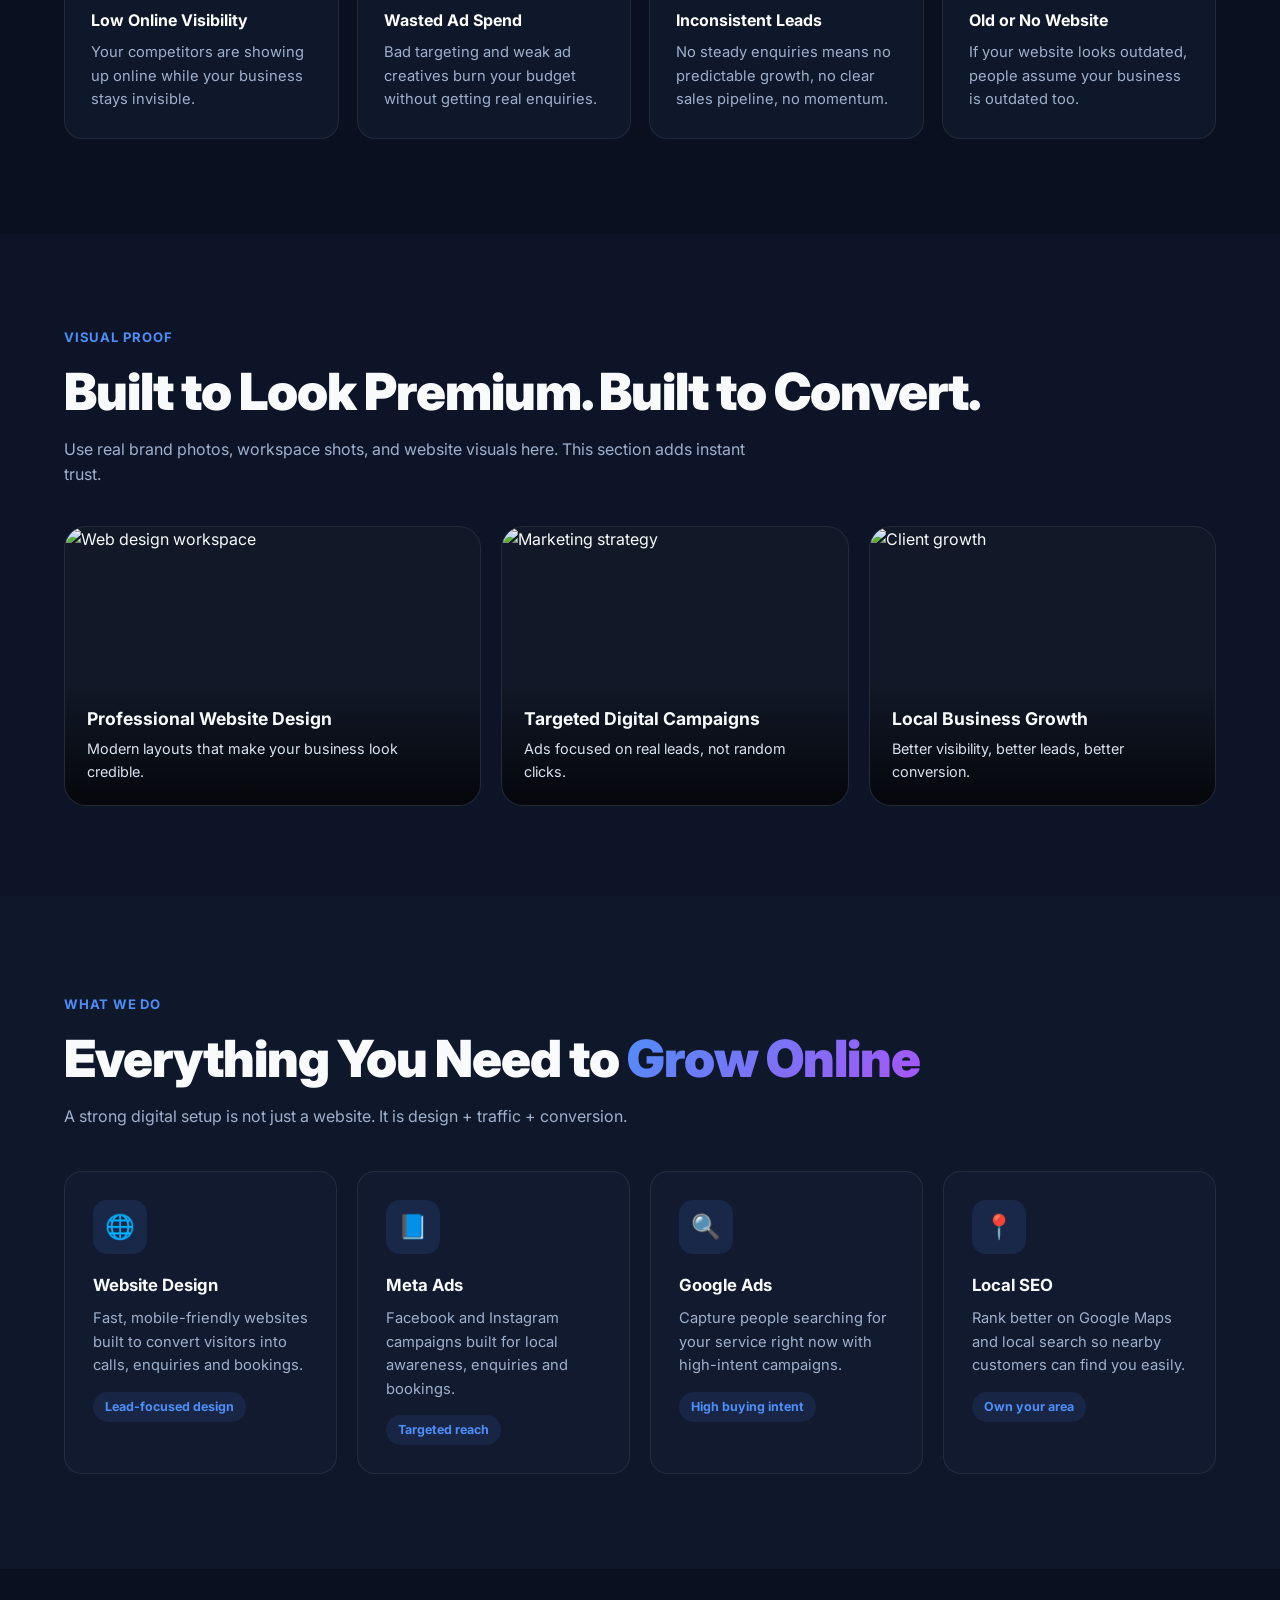
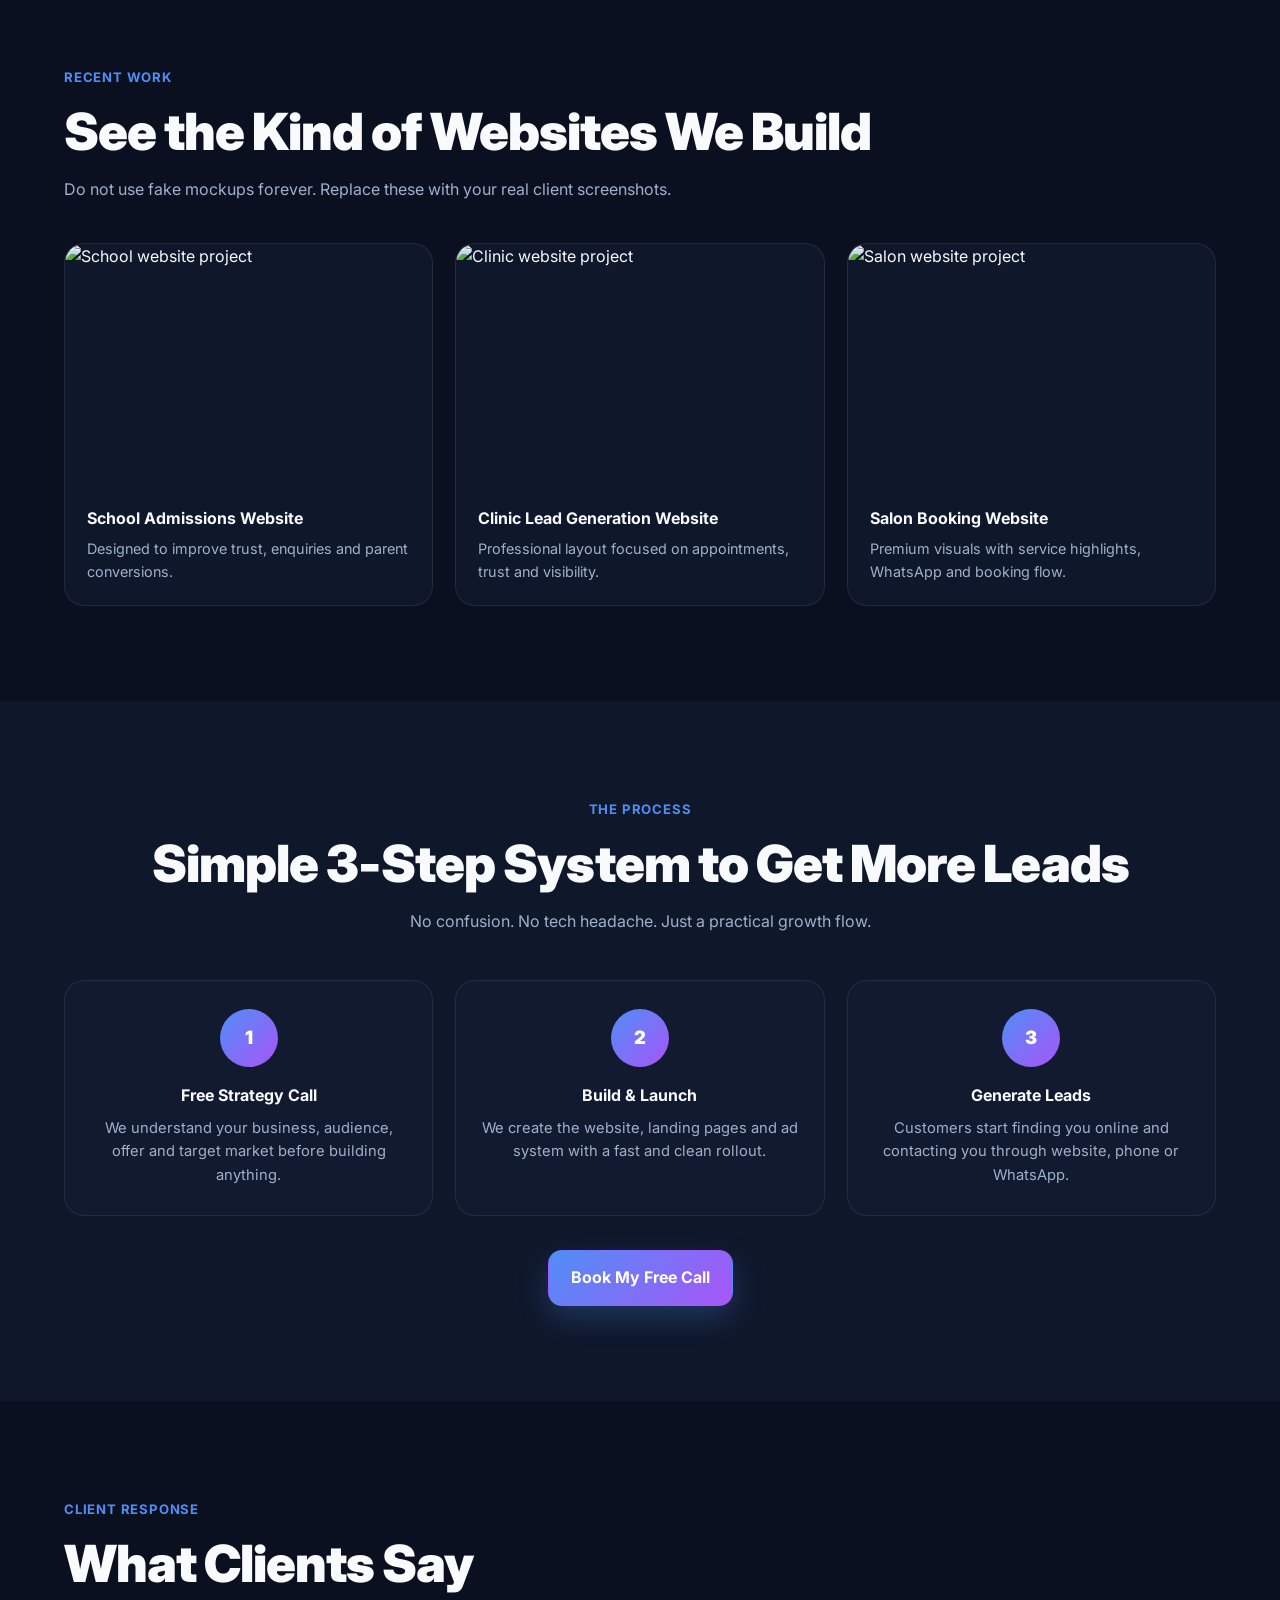
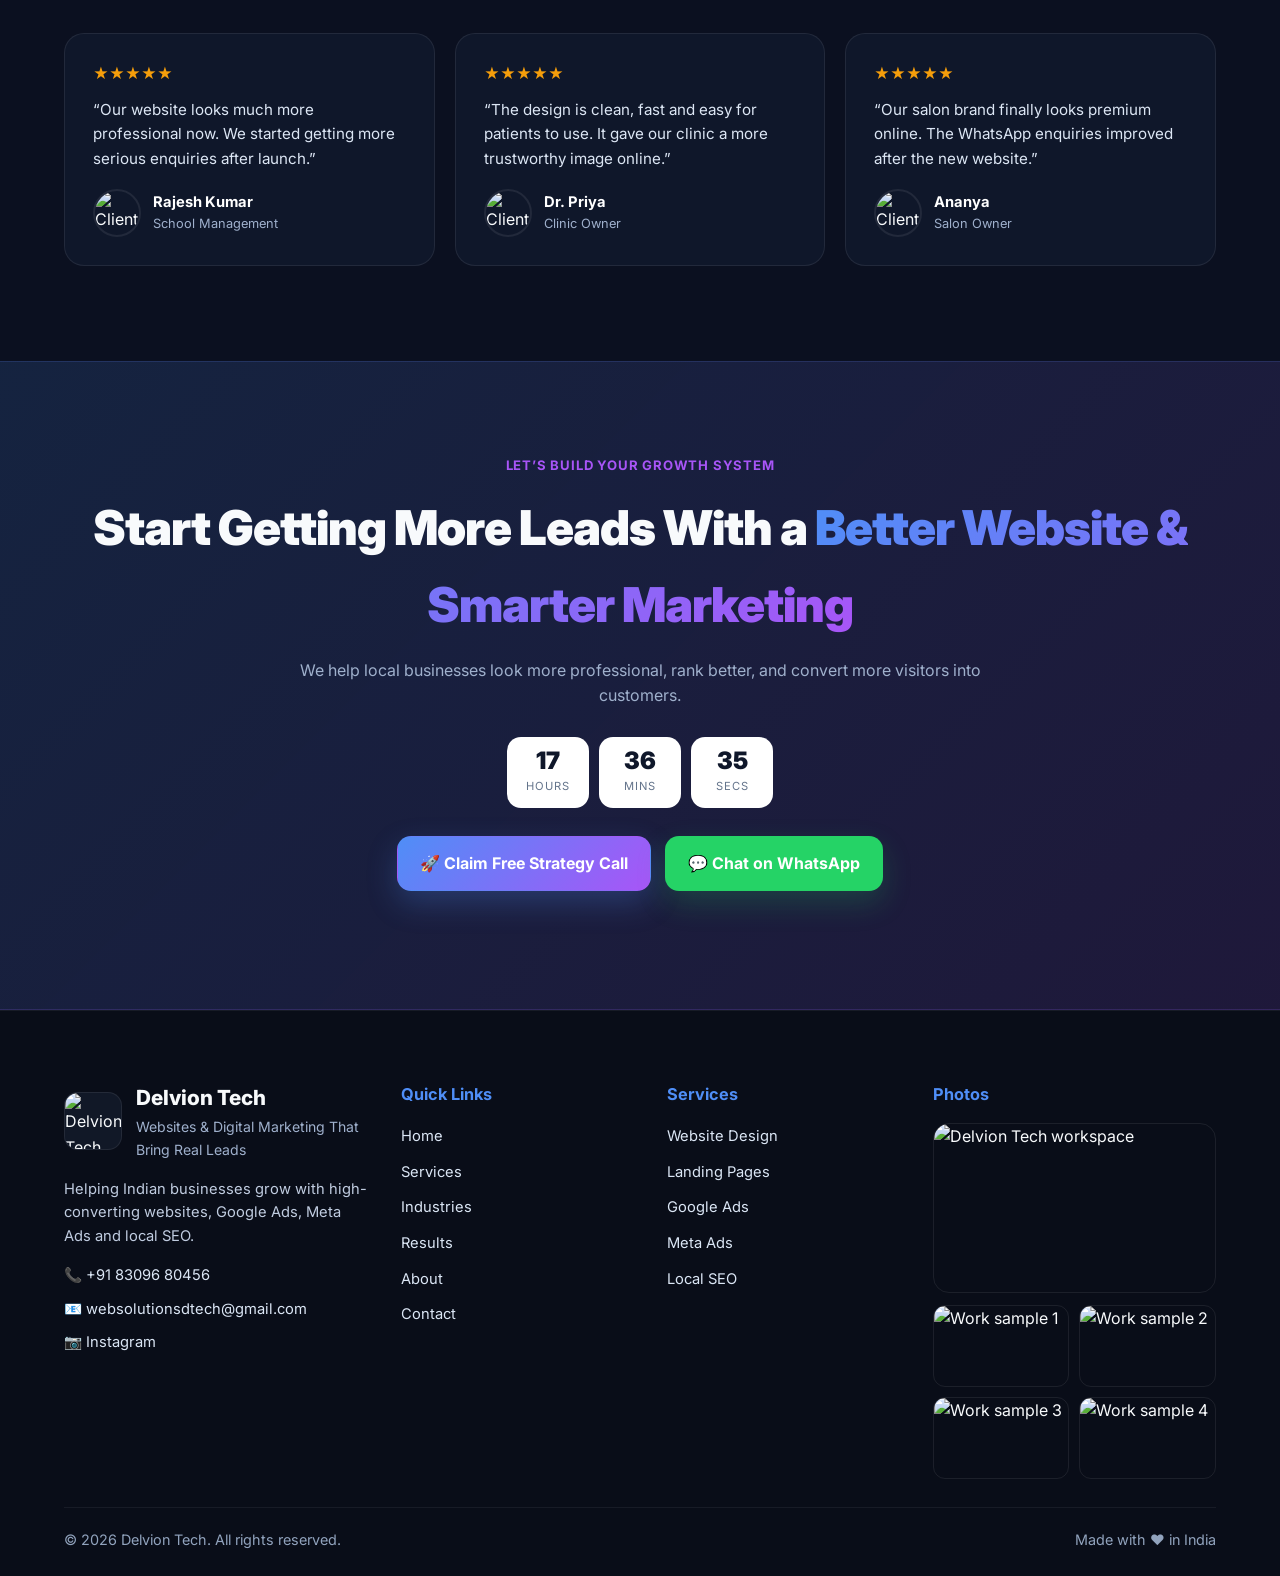
==== commit 87347beb: "Update index.html" ====
--- a/index.html
+++ b/index.html
@@ -3,326 +3,1352 @@
 <head>
   <meta charset="UTF-8" />
   <meta name="viewport" content="width=device-width, initial-scale=1.0" />
-  <meta name="description" content="Delvion Tech – High-converting websites + powerful ads that bring real leads for schools, clinics, salons, restaurants & local businesses across India." />
-  <meta name="keywords" content="digital agency India, school admissions marketing, clinic ads, Google Ads India, Meta Ads, local SEO, lead generation" />
-  <title>Delvion Tech </title>
+  <meta name="description" content="Delvion Tech – High-converting websites + digital marketing that bring real leads for schools, clinics, salons, restaurants and local businesses." />
+  <meta name="keywords" content="website design, digital marketing, google ads, meta ads, local seo, delvion tech, school admissions marketing, clinic leads, salon marketing" />
+  <title>Delvion Tech | Websites & Digital Marketing</title>
+
   <link rel="preconnect" href="https://fonts.googleapis.com" />
   <link rel="preconnect" href="https://fonts.gstatic.com" crossorigin />
   <link href="https://fonts.googleapis.com/css2?family=Inter:wght@400;500;600;700;800;900&display=swap" rel="stylesheet" />
-  <link rel="stylesheet" href="shared.css" />
+
   <style>
-    /* Hero */
-    #hero {
-      min-height: 100vh;
-      display: flex; align-items: center;
-      padding-top: 110px;
-      background: radial-gradient(ellipse 80% 60% at 50% -10%, rgba(79,142,247,.18) 0%, transparent 70%),
-                  radial-gradient(ellipse 60% 40% at 80% 80%, rgba(168,85,247,.12) 0%, transparent 60%),
-                  var(--dark);
-    }
-    .hero-inner { text-align: center; max-width: 800px; margin: 0 auto; padding: 60px 20px; }
-    .badge {
-      display: inline-flex; align-items: center; gap: 8px;
-      background: rgba(79,142,247,.12); border: 1px solid rgba(79,142,247,.3);
-      color: var(--blue); padding: 7px 18px; border-radius: 50px;
-      font-size: 0.8rem; font-weight: 600; letter-spacing: .4px; margin-bottom: 26px;
-    }
-    .badge-dot { width: 7px; height: 7px; background: var(--blue); border-radius: 50%; animation: pulse 1.6s infinite; }
-    @keyframes pulse { 0%,100%{opacity:1;transform:scale(1);} 50%{opacity:.5;transform:scale(.7);} }
-    h1 { font-size: clamp(2.2rem, 6vw, 4rem); font-weight: 900; line-height: 1.1; letter-spacing: -1.5px; margin-bottom: 22px; color: #fff; }
-    .hero-sub { font-size: clamp(1rem, 2.5vw, 1.2rem); color: var(--muted); max-width: 580px; margin: 0 auto 38px; }
-    .cta-group { display: flex; flex-wrap: wrap; gap: 14px; justify-content: center; }
-    .trust-bar { margin-top: 54px; display: flex; flex-wrap: wrap; gap: 24px; justify-content: center; }
-    .trust-item { display: flex; align-items: center; gap: 8px; color: var(--muted); font-size: 0.85rem; }
-    .trust-item svg { color: var(--blue); flex-shrink: 0; }
-
-    /* Stats */
-    #stats { padding: 52px 5%; background: var(--card); border-top: 1px solid var(--border); border-bottom: 1px solid var(--border); }
-    .stats-grid { display: flex; flex-wrap: wrap; gap: 10px; justify-content: center; text-align: center; }
-    .stat { flex: 1 1 140px; padding: 16px 10px; }
-    .stat-num { font-size: 2.4rem; font-weight: 900; background: var(--grad); -webkit-background-clip: text; -webkit-text-fill-color: transparent; line-height: 1; }
-    .stat-label { color: var(--muted); font-size: 0.82rem; margin-top: 5px; }
-
-    /* Problem */
-    #problem { padding: 90px 5%; background: var(--dark); }
-    .problem-grid { display: grid; grid-template-columns: repeat(auto-fit, minmax(230px, 1fr)); gap: 16px; margin-top: 40px; }
-    .problem-card { background: var(--card); border: 1px solid var(--border); border-radius: 14px; padding: 26px; display: flex; align-items: flex-start; gap: 14px; }
-    .prob-icon { font-size: 1.6rem; flex-shrink: 0; }
-    .problem-card h4 { font-size: 0.95rem; font-weight: 700; color: #fff; margin-bottom: 5px; }
-    .problem-card p { font-size: 0.83rem; color: var(--muted); }
-
-    /* Mini Services Preview */
-    #services-preview { padding: 90px 5%; background: var(--card2); }
-    .services-grid { display: grid; grid-template-columns: repeat(auto-fit, minmax(230px, 1fr)); gap: 20px; margin-top: 40px; }
-    .service-card { background: var(--card); border: 1px solid var(--border); border-radius: 16px; padding: 28px; transition: border-color .2s, transform .2s; }
-    .service-card:hover { border-color: rgba(79,142,247,.4); transform: translateY(-4px); }
-    .svc-icon { width: 48px; height: 48px; border-radius: 12px; background: rgba(79,142,247,.12); display: flex; align-items: center; justify-content: center; margin-bottom: 18px; font-size: 1.4rem; }
-    .service-card h3 { font-size: 1.05rem; font-weight: 700; color: #fff; margin-bottom: 8px; }
-    .service-card p { font-size: 0.85rem; color: var(--muted); }
-    .svc-tag { display: inline-block; margin-top: 12px; font-size: 0.75rem; font-weight: 600; color: var(--blue); background: rgba(79,142,247,.1); border-radius: 50px; padding: 4px 12px; }
-
-    /* How It Works */
-    #how { padding: 90px 5%; background: var(--dark); }
-    .steps { display: flex; flex-wrap: wrap; gap: 0; justify-content: center; margin-top: 48px; }
-    .step { flex: 1 1 230px; text-align: center; padding: 24px 20px; position: relative; }
-    .step:not(:last-child)::after { content: '→'; position: absolute; right: -8px; top: 32px; font-size: 1.5rem; color: var(--blue); opacity: .5; }
-    .step-num { width: 52px; height: 52px; border-radius: 50%; background: var(--grad); color: #fff; font-size: 1.2rem; font-weight: 800; display: flex; align-items: center; justify-content: center; margin: 0 auto 16px; }
-    .step h4 { font-size: 1rem; font-weight: 700; color: #fff; margin-bottom: 8px; }
-    .step p { font-size: 0.85rem; color: var(--muted); }
-
-    /* Testimonials mini */
-    #testi-preview { padding: 90px 5%; background: var(--card2); }
-    .testi-grid { display: grid; grid-template-columns: repeat(auto-fit, minmax(270px, 1fr)); gap: 20px; margin-top: 40px; }
-    .testi-card { background: var(--card); border: 1px solid var(--border); border-radius: 16px; padding: 28px; }
-    .stars { color: #f59e0b; font-size: 0.9rem; margin-bottom: 12px; }
-    .testi-card p { font-size: 0.9rem; color: var(--text); line-height: 1.7; margin-bottom: 16px; }
-    .testi-author { display: flex; align-items: center; gap: 12px; }
-    .avatar { width: 42px; height: 42px; border-radius: 50%; font-size: 1.1rem; display: flex; align-items: center; justify-content: center; background: var(--grad); font-weight: 800; color: #fff; flex-shrink: 0; }
-    .author-name { font-size: 0.9rem; font-weight: 700; color: #fff; }
-    .author-role { font-size: 0.78rem; color: var(--muted); }
-
-    /* CTA Banner */
-    #cta-banner { padding: 80px 5%; background: linear-gradient(135deg, rgba(79,142,247,.15) 0%, rgba(168,85,247,.12) 100%); border-top: 1px solid rgba(79,142,247,.2); border-bottom: 1px solid rgba(168,85,247,.2); text-align: center; }
-    #cta-banner h2 { font-size: clamp(1.8rem, 4.5vw, 2.8rem); font-weight: 900; color: #fff; letter-spacing: -.5px; margin-bottom: 12px; }
-    #cta-banner p { color: var(--muted); font-size: 1rem; margin-bottom: 32px; }
-    .timer { display: inline-flex; gap: 8px; margin-bottom: 30px; }
-    .timer-box { background: var(--card); border: 1px solid var(--border); border-radius: 8px; padding: 10px 14px; text-align: center; }
-    .timer-num { font-size: 1.4rem; font-weight: 800; color: var(--blue); line-height: 1; }
-    .timer-label { font-size: 0.65rem; color: var(--muted); text-transform: uppercase; letter-spacing: 1px; }
-    .timer-sep { color: var(--blue); font-size: 1.4rem; align-self: center; font-weight: 800; }
+    :root{
+      --dark:#0b1020;
+      --dark2:#11182d;
+      --card:#121a30;
+      --card2:#0f172a;
+      --text:#f8fafc;
+      --muted:#9fb0cc;
+      --blue:#4f8ef7;
+      --purple:#a855f7;
+      --border:rgba(255,255,255,0.08);
+      --grad:linear-gradient(135deg,#4f8ef7 0%, #a855f7 100%);
+      --shadow:0 20px 50px rgba(0,0,0,0.25);
+    }
+
+    *{margin:0;padding:0;box-sizing:border-box;}
+    html{scroll-behavior:smooth;}
+    body{
+      font-family:'Inter',sans-serif;
+      background:var(--dark);
+      color:var(--text);
+      line-height:1.6;
+      overflow-x:hidden;
+    }
+
+    img{max-width:100%;display:block;}
+    a{text-decoration:none;color:inherit;}
+    .container{max-width:1200px;margin:auto;}
+    .grad-text{
+      background:var(--grad);
+      -webkit-background-clip:text;
+      -webkit-text-fill-color:transparent;
+    }
+
+    .sec-label{
+      display:inline-block;
+      font-size:.82rem;
+      font-weight:700;
+      color:var(--blue);
+      letter-spacing:.8px;
+      text-transform:uppercase;
+      margin-bottom:14px;
+    }
+
+    .sec-title{
+      font-size:clamp(2rem,4vw,3.2rem);
+      line-height:1.15;
+      font-weight:900;
+      letter-spacing:-1px;
+      margin-bottom:16px;
+    }
+
+    .sec-sub{
+      font-size:1rem;
+      color:var(--muted);
+      max-width:720px;
+    }
+
+    .btn-primary,
+    .btn-outline,
+    .btn-wa{
+      display:inline-flex;
+      align-items:center;
+      gap:10px;
+      padding:14px 22px;
+      border-radius:14px;
+      font-weight:700;
+      transition:.25s ease;
+      border:1px solid transparent;
+    }
+
+    .btn-primary{
+      background:var(--grad);
+      color:#fff;
+      box-shadow:0 12px 30px rgba(79,142,247,.25);
+    }
+
+    .btn-primary:hover{transform:translateY(-2px);}
+    .btn-outline{
+      border:1px solid rgba(255,255,255,.14);
+      color:#fff;
+      background:rgba(255,255,255,.02);
+    }
+
+    .btn-outline:hover{
+      border-color:rgba(79,142,247,.4);
+      transform:translateY(-2px);
+    }
+
+    .btn-wa{
+      background:#25D366;
+      color:#fff;
+      box-shadow:0 12px 30px rgba(37,211,102,.2);
+    }
+
+    .btn-wa:hover{transform:translateY(-2px);}
+
+    /* NAV */
+    #navbar{
+      position:fixed;
+      top:0;left:0;width:100%;
+      z-index:999;
+      display:flex;
+      align-items:center;
+      justify-content:space-between;
+      padding:18px 5%;
+      background:rgba(11,16,32,.78);
+      backdrop-filter:blur(14px);
+      border-bottom:1px solid rgba(255,255,255,.06);
+    }
+
+    .logo{
+      font-size:1.35rem;
+      font-weight:900;
+      color:#fff;
+    }
+
+    .nav-links{
+      display:flex;
+      list-style:none;
+      gap:26px;
+      align-items:center;
+    }
+
+    .nav-links a{
+      color:#dbe6f5;
+      font-weight:500;
+      font-size:.95rem;
+      transition:.25s;
+    }
+
+    .nav-links a:hover,
+    .nav-links a.active{color:var(--blue);}
+
+    .nav-cta{
+      background:var(--grad);
+      color:#fff;
+      padding:12px 18px;
+      border-radius:12px;
+      font-size:.92rem;
+      font-weight:700;
+    }
+
+    .hamburger{
+      display:none;
+      flex-direction:column;
+      gap:5px;
+      cursor:pointer;
+    }
+
+    .hamburger span{
+      width:26px;height:3px;
+      background:#fff;border-radius:10px;
+    }
+
+    .mobile-menu{
+      position:fixed;
+      top:78px;
+      right:-100%;
+      width:280px;
+      height:calc(100vh - 78px);
+      background:#0d1427;
+      border-left:1px solid rgba(255,255,255,.08);
+      padding:28px 24px;
+      transition:.3s ease;
+      z-index:998;
+    }
+
+    .mobile-menu.active{right:0;}
+    .mobile-menu ul{list-style:none;}
+    .mobile-menu li{margin-bottom:18px;}
+    .mobile-menu a{color:#fff;font-weight:600;}
+    .m-cta{
+      display:inline-block;
+      margin-top:18px;
+      padding:12px 18px;
+      border-radius:12px;
+      background:#25D366;
+      color:#fff;
+      font-weight:700;
+    }
+
+    /* HERO */
+    #hero{
+      min-height:100vh;
+      display:flex;
+      align-items:center;
+      padding:130px 5% 80px;
+      background:
+      radial-gradient(ellipse 80% 60% at 50% -10%, rgba(79,142,247,.18) 0%, transparent 70%),
+      radial-gradient(ellipse 60% 40% at 80% 80%, rgba(168,85,247,.12) 0%, transparent 60%),
+      var(--dark);
+    }
+
+    .hero-wrap{
+      display:grid;
+      grid-template-columns:1.05fr .95fr;
+      gap:45px;
+      align-items:center;
+      width:100%;
+    }
+
+    .badge{
+      display:inline-flex;
+      align-items:center;
+      gap:8px;
+      background:rgba(79,142,247,.12);
+      border:1px solid rgba(79,142,247,.3);
+      color:var(--blue);
+      padding:8px 18px;
+      border-radius:100px;
+      font-size:.82rem;
+      font-weight:700;
+      margin-bottom:24px;
+    }
+
+    .badge-dot{
+      width:8px;height:8px;
+      background:var(--blue);
+      border-radius:50%;
+      animation:pulse 1.6s infinite;
+    }
+
+    @keyframes pulse{
+      0%,100%{opacity:1;transform:scale(1);}
+      50%{opacity:.4;transform:scale(.75);}
+    }
+
+    h1{
+      font-size:clamp(2.3rem,5.5vw,4.5rem);
+      line-height:1.08;
+      font-weight:900;
+      letter-spacing:-1.8px;
+      margin-bottom:18px;
+    }
+
+    .hero-sub{
+      color:var(--muted);
+      font-size:1.05rem;
+      max-width:620px;
+      margin-bottom:28px;
+    }
+
+    .cta-group{
+      display:flex;
+      flex-wrap:wrap;
+      gap:14px;
+      margin-bottom:28px;
+    }
+
+    .trust-bar{
+      display:flex;
+      flex-wrap:wrap;
+      gap:18px;
+    }
+
+    .trust-item{
+      display:flex;
+      align-items:center;
+      gap:8px;
+      color:#c6d1e5;
+      font-size:.88rem;
+      background:rgba(255,255,255,.02);
+      border:1px solid rgba(255,255,255,.05);
+      padding:10px 14px;
+      border-radius:12px;
+    }
+
+    .hero-visual{
+      position:relative;
+    }
+
+    .hero-card{
+      background:linear-gradient(180deg, rgba(255,255,255,.04), rgba(255,255,255,.02));
+      border:1px solid rgba(255,255,255,.08);
+      border-radius:28px;
+      padding:18px;
+      box-shadow:var(--shadow);
+    }
+
+    .hero-main-img{
+      width:100%;
+      height:520px;
+      object-fit:cover;
+      border-radius:22px;
+    }
+
+    .floating-box{
+      position:absolute;
+      background:#fff;
+      color:#0f172a;
+      border-radius:18px;
+      padding:14px 16px;
+      box-shadow:0 18px 40px rgba(0,0,0,.25);
+      font-weight:800;
+    }
+
+    .floating-box small{
+      display:block;
+      color:#64748b;
+      font-weight:600;
+      margin-top:3px;
+    }
+
+    .floating-1{left:-20px;bottom:28px;}
+    .floating-2{right:-16px;top:40px;}
+
+    /* STATS */
+    #stats{
+      padding:54px 5%;
+      background:var(--card);
+      border-top:1px solid var(--border);
+      border-bottom:1px solid var(--border);
+    }
+
+    .stats-grid{
+      display:grid;
+      grid-template-columns:repeat(5,1fr);
+      gap:12px;
+      text-align:center;
+    }
+
+    .stat{
+      padding:18px 10px;
+      background:rgba(255,255,255,.015);
+      border:1px solid rgba(255,255,255,.04);
+      border-radius:18px;
+    }
+
+    .stat-num{
+      font-size:2rem;
+      font-weight:900;
+      background:var(--grad);
+      -webkit-background-clip:text;
+      -webkit-text-fill-color:transparent;
+      line-height:1;
+    }
+
+    .stat-label{
+      color:var(--muted);
+      font-size:.82rem;
+      margin-top:6px;
+    }
+
+    /* PROBLEM */
+    #problem{
+      padding:95px 5%;
+      background:var(--dark);
+    }
+
+    .problem-grid{
+      display:grid;
+      grid-template-columns:repeat(auto-fit,minmax(240px,1fr));
+      gap:18px;
+      margin-top:40px;
+    }
+
+    .problem-card{
+      background:var(--card2);
+      border:1px solid var(--border);
+      border-radius:18px;
+      padding:26px;
+      transition:.25s ease;
+    }
+
+    .problem-card:hover{
+      transform:translateY(-4px);
+      border-color:rgba(79,142,247,.24);
+    }
+
+    .prob-icon{font-size:1.8rem;margin-bottom:14px;}
+    .problem-card h4{
+      font-size:1rem;
+      margin-bottom:8px;
+      color:#fff;
+    }
+
+    .problem-card p{
+      color:var(--muted);
+      font-size:.92rem;
+    }
+
+    /* PHOTO STRIP */
+    #photo-strip{
+      padding:90px 5%;
+      background:#0d1427;
+    }
+
+    .photo-grid{
+      display:grid;
+      grid-template-columns:1.2fr 1fr 1fr;
+      gap:20px;
+      margin-top:38px;
+    }
+
+    .photo-card{
+      position:relative;
+      overflow:hidden;
+      border-radius:22px;
+      border:1px solid rgba(255,255,255,.08);
+      background:#111827;
+      min-height:280px;
+    }
+
+    .photo-card img{
+      width:100%;
+      height:100%;
+      object-fit:cover;
+      transition:transform .35s ease;
+    }
+
+    .photo-card:hover img{transform:scale(1.06);}
+
+    .photo-overlay{
+      position:absolute;
+      inset:auto 0 0 0;
+      padding:22px;
+      background:linear-gradient(to top, rgba(0,0,0,.72), transparent);
+    }
+
+    .photo-overlay h3{
+      font-size:1.1rem;
+      margin-bottom:4px;
+    }
+
+    .photo-overlay p{
+      color:#d7e2f0;
+      font-size:.9rem;
+    }
+
+    /* SERVICES */
+    #services-preview{
+      padding:95px 5%;
+      background:var(--card2);
+    }
+
+    .services-grid{
+      display:grid;
+      grid-template-columns:repeat(auto-fit,minmax(240px,1fr));
+      gap:20px;
+      margin-top:42px;
+    }
+
+    .service-card{
+      background:var(--card);
+      border:1px solid var(--border);
+      border-radius:18px;
+      padding:28px;
+      transition:.25s ease;
+    }
+
+    .service-card:hover{
+      transform:translateY(-5px);
+      border-color:rgba(79,142,247,.28);
+    }
+
+    .svc-icon{
+      width:54px;height:54px;
+      border-radius:14px;
+      display:flex;
+      align-items:center;
+      justify-content:center;
+      font-size:1.5rem;
+      background:rgba(79,142,247,.12);
+      margin-bottom:18px;
+    }
+
+    .service-card h3{
+      font-size:1.05rem;
+      margin-bottom:8px;
+    }
+
+    .service-card p{
+      font-size:.92rem;
+      color:var(--muted);
+    }
+
+    .svc-tag{
+      display:inline-block;
+      margin-top:14px;
+      background:rgba(79,142,247,.1);
+      color:var(--blue);
+      padding:5px 12px;
+      border-radius:50px;
+      font-size:.78rem;
+      font-weight:700;
+    }
+
+    /* PORTFOLIO */
+    #portfolio{
+      padding:95px 5%;
+      background:var(--dark);
+    }
+
+    .portfolio-grid{
+      display:grid;
+      grid-template-columns:repeat(3,1fr);
+      gap:22px;
+      margin-top:40px;
+    }
+
+    .portfolio-item{
+      background:var(--card2);
+      border:1px solid var(--border);
+      border-radius:20px;
+      overflow:hidden;
+      transition:.25s ease;
+    }
+
+    .portfolio-item:hover{
+      transform:translateY(-5px);
+      border-color:rgba(79,142,247,.28);
+    }
+
+    .portfolio-item img{
+      width:100%;
+      height:240px;
+      object-fit:cover;
+    }
+
+    .portfolio-content{
+      padding:22px;
+    }
+
+    .portfolio-content h3{
+      font-size:1rem;
+      margin-bottom:6px;
+    }
+
+    .portfolio-content p{
+      color:var(--muted);
+      font-size:.9rem;
+    }
+
+    /* HOW */
+    #how{
+      padding:95px 5%;
+      background:var(--card2);
+      text-align:center;
+    }
+
+    .steps{
+      display:grid;
+      grid-template-columns:repeat(3,1fr);
+      gap:22px;
+      margin-top:45px;
+    }
+
+    .step{
+      background:var(--card);
+      border:1px solid var(--border);
+      border-radius:20px;
+      padding:28px 22px;
+    }
+
+    .step-num{
+      width:58px;height:58px;
+      margin:0 auto 16px;
+      border-radius:50%;
+      background:var(--grad);
+      display:flex;
+      align-items:center;
+      justify-content:center;
+      font-weight:900;
+      font-size:1.15rem;
+      color:#fff;
+    }
+
+    .step h4{
+      font-size:1rem;
+      margin-bottom:8px;
+    }
+
+    .step p{
+      color:var(--muted);
+      font-size:.92rem;
+    }
+
+    /* TESTIMONIALS */
+    #testi-preview{
+      padding:95px 5%;
+      background:var(--dark);
+    }
+
+    .testi-grid{
+      display:grid;
+      grid-template-columns:repeat(3,1fr);
+      gap:20px;
+      margin-top:40px;
+    }
+
+    .testi-card{
+      background:var(--card2);
+      border:1px solid var(--border);
+      border-radius:20px;
+      padding:28px;
+    }
+
+    .stars{
+      color:#f59e0b;
+      font-size:.95rem;
+      margin-bottom:12px;
+    }
+
+    .testi-card p{
+      color:#dce6f4;
+      font-size:.95rem;
+      margin-bottom:18px;
+    }
+
+    .testi-author{
+      display:flex;
+      align-items:center;
+      gap:12px;
+    }
+
+    .avatar-img{
+      width:48px;
+      height:48px;
+      border-radius:50%;
+      object-fit:cover;
+      border:2px solid rgba(255,255,255,.08);
+    }
+
+    .author-name{
+      font-size:.92rem;
+      font-weight:700;
+      color:#fff;
+    }
+
+    .author-role{
+      font-size:.8rem;
+      color:var(--muted);
+    }
+
+    /* CTA */
+    #cta-banner{
+      padding:90px 5%;
+      background:linear-gradient(135deg, rgba(79,142,247,.15) 0%, rgba(168,85,247,.12) 100%);
+      border-top:1px solid rgba(79,142,247,.18);
+      border-bottom:1px solid rgba(168,85,247,.18);
+      text-align:center;
+    }
+
+    #cta-banner h2{
+      font-size:clamp(2rem,4vw,3rem);
+      margin-bottom:14px;
+      font-weight:900;
+      letter-spacing:-1px;
+    }
+
+    #cta-banner p{
+      color:var(--muted);
+      max-width:700px;
+      margin:0 auto 28px;
+    }
+
+    .timer{
+      display:inline-flex;
+      gap:10px;
+      margin-bottom:28px;
+      flex-wrap:wrap;
+      justify-content:center;
+    }
+
+    .timer-box{
+      background:#fff;
+      color:#0f172a;
+      border-radius:14px;
+      padding:12px 16px;
+      min-width:82px;
+    }
+
+    .timer-num{
+      font-size:1.5rem;
+      font-weight:900;
+      line-height:1;
+    }
+
+    .timer-label{
+      font-size:.7rem;
+      color:#64748b;
+      text-transform:uppercase;
+      letter-spacing:1px;
+      margin-top:5px;
+    }
+
+    /* FOOTER */
+    .site-footer{
+      background:#090d18;
+      padding:70px 5% 25px;
+      border-top:1px solid rgba(255,255,255,.06);
+    }
+
+    .footer-container{
+      max-width:1200px;
+      margin:auto;
+      display:grid;
+      grid-template-columns:1.3fr 1fr 1fr 1.2fr;
+      gap:30px;
+    }
+
+    .footer-col h3{
+      color:var(--blue);
+      margin-bottom:16px;
+      font-size:1.02rem;
+    }
+
+    .footer-logo-wrap{
+      display:flex;
+      align-items:center;
+      gap:14px;
+      margin-bottom:16px;
+    }
+
+    .footer-logo-img{
+      width:58px;height:58px;
+      object-fit:cover;
+      border-radius:14px;
+      border:1px solid rgba(255,255,255,.08);
+      background:#111827;
+    }
+
+    .footer-brand h2{
+      font-size:1.3rem;
+      font-weight:800;
+    }
+
+    .footer-tagline{
+      color:var(--muted);
+      font-size:.88rem;
+      margin-top:2px;
+    }
+
+    .footer-desc{
+      color:#c0cce0;
+      font-size:.92rem;
+      margin-bottom:16px;
+    }
+
+    .footer-contact{
+      display:flex;
+      flex-direction:column;
+      gap:10px;
+    }
+
+    .footer-contact a,
+    .footer-links a{
+      color:#dbe6f5;
+      font-size:.92rem;
+      transition:.25s;
+    }
+
+    .footer-contact a:hover,
+    .footer-links a:hover{
+      color:var(--blue);
+    }
+
+    .footer-links{
+      list-style:none;
+      padding:0;
+    }
+
+    .footer-links li{margin-bottom:10px;}
+
+    .footer-main-photo img{
+      width:100%;
+      height:170px;
+      object-fit:cover;
+      border-radius:16px;
+      margin-bottom:12px;
+      border:1px solid rgba(255,255,255,.08);
+    }
+
+    .footer-gallery{
+      display:grid;
+      grid-template-columns:repeat(2,1fr);
+      gap:10px;
+    }
+
+    .footer-gallery img{
+      width:100%;
+      height:82px;
+      object-fit:cover;
+      border-radius:12px;
+      border:1px solid rgba(255,255,255,.08);
+    }
+
+    .footer-bottom{
+      max-width:1200px;
+      margin:28px auto 0;
+      padding-top:20px;
+      border-top:1px solid rgba(255,255,255,.06);
+      display:flex;
+      justify-content:space-between;
+      flex-wrap:wrap;
+      gap:10px;
+      color:#91a3bd;
+      font-size:.9rem;
+    }
+
+    /* Floating WA */
+    .wa-float{
+      position:fixed;
+      bottom:20px;
+      right:20px;
+      width:58px;
+      height:58px;
+      border-radius:50%;
+      background:#25D366;
+      display:flex;
+      align-items:center;
+      justify-content:center;
+      box-shadow:0 16px 35px rgba(37,211,102,.3);
+      z-index:999;
+    }
+
+    .wa-float svg{
+      width:28px;
+      height:28px;
+    }
+
+    @media(max-width:1100px){
+      .hero-wrap,
+      .photo-grid,
+      .footer-container{
+        grid-template-columns:1fr 1fr;
+      }
+
+      .stats-grid,
+      .testi-grid,
+      .steps{
+        grid-template-columns:repeat(2,1fr);
+      }
+
+      .portfolio-grid{
+        grid-template-columns:repeat(2,1fr);
+      }
+    }
 
     @media(max-width:768px){
-      .step:not(:last-child)::after{display:none;}
-      .cta-group{flex-direction:column;align-items:stretch;}
-      .btn-primary,.btn-wa{justify-content:center;}
+      .nav-links,.nav-cta{display:none;}
+      .hamburger{display:flex;}
+
+      .hero-wrap,
+      .photo-grid,
+      .portfolio-grid,
+      .steps,
+      .testi-grid,
+      .footer-container,
+      .stats-grid{
+        grid-template-columns:1fr;
+      }
+
+      .hero-main-img{height:360px;}
+      .floating-1,.floating-2{
+        position:static;
+        margin-top:14px;
+      }
+
+      .cta-group{
+        flex-direction:column;
+        align-items:stretch;
+      }
+
+      .btn-primary,.btn-outline,.btn-wa{
+        justify-content:center;
+      }
+
+      .footer-bottom{
+        flex-direction:column;
+        text-align:center;
+      }
     }
   </style>
 </head>
 <body>
 
-<!-- NAV -->
-<nav id="navbar">
-  <a href="index.html" class="logo">Delvion Tech</a>
-  <ul class="nav-links">
-    <li><a href="index.html" class="active">Home</a></li>
-    <li><a href="services.html">Services</a></li>
-    <li><a href="industries.html">Industries</a></li>
-    <li><a href="results.html">Results</a></li>
-    <li><a href="about.html">About</a></li>
-    <li><a href="contact.html">Contact</a></li>
-  </ul>
-  <a href="https://wa.me/918309680456?text=Hi%20Delvion%20Tech!%20I%20want%20a%20free%20leads%20strategy%20call." class="nav-cta" target="_blank" rel="noopener">💬 WhatsApp Us</a>
-  <div class="hamburger" id="hamburger"><span></span><span></span><span></span></div>
-</nav>
-
-<!-- MOBILE MENU -->
-<div class="mobile-menu" id="mobileMenu">
-  <ul>
-    <li><a href="index.html" onclick="closeMenu()">Home</a></li>
-    <li><a href="services.html" onclick="closeMenu()">Services</a></li>
-    <li><a href="industries.html" onclick="closeMenu()">Industries</a></li>
-    <li><a href="results.html" onclick="closeMenu()">Results</a></li>
-    <li><a href="about.html" onclick="closeMenu()">About</a></li>
-    <li><a href="contact.html" onclick="closeMenu()">Contact</a></li>
-  </ul>
-  <a href="https://wa.me/919999999999?text=Hi%20Delvion%20Tech!%20I%20want%20a%20free%20leads%20strategy%20call." class="m-cta" target="_blank" rel="noopener">💬 Chat on WhatsApp</a>
-</div>
-
-<!-- HERO -->
-<section id="hero">
-  <div class="hero-inner">
-    <div class="badge"><span class="badge-dot"></span> Trusted by 100+ businesses across India</div>
-    <h1>We build Websites & Digital Marketing System That Bring You Clients</h1>
-    <p class="hero-sub">High-converting websites + powerful ads that bring real leads — for schools, clinics, salons &amp; local businesses in India.</p>
-    <div class="cta-group">
-      <a href="contact.html" class="btn-primary">
-        <svg width="18" height="18" fill="none" viewBox="0 0 24 24" stroke="currentColor" stroke-width="2"><path stroke-linecap="round" stroke-linejoin="round" d="M13 10V3L4 14h7v7l9-11h-7z"/></svg>
-        Get Free Leads Strategy
-      </a>
-      <a href="https://wa.me/918309680456?text=Hi%20Delvion%20Tech!%20I%20want%20a%20free%20leads%20strategy%20call." class="btn-wa" target="_blank" rel="noopener">
-        <svg width="20" height="20" viewBox="0 0 24 24" fill="currentColor"><path d="M17.472 14.382c-.297-.149-1.758-.867-2.03-.967-.273-.099-.471-.148-.67.15-.197.297-.767.966-.94 1.164-.173.199-.347.223-.644.075-.297-.15-1.255-.463-2.39-1.475-.883-.788-1.48-1.761-1.653-2.059-.173-.297-.018-.458.13-.606.134-.133.298-.347.446-.52.149-.174.198-.298.298-.497.099-.198.05-.371-.025-.52-.075-.149-.669-1.612-.916-2.207-.242-.579-.487-.5-.669-.51-.173-.008-.371-.01-.57-.01-.198 0-.52.074-.792.372-.272.297-1.04 1.016-1.04 2.479 0 1.462 1.065 2.875 1.213 3.074.149.198 2.096 3.2 5.077 4.487.709.306 1.262.489 1.694.625.712.227 1.36.195 1.871.118.571-.085 1.758-.719 2.006-1.413.248-.694.248-1.289.173-1.413-.074-.124-.272-.198-.57-.347m-5.421 7.403h-.004a9.87 9.87 0 01-5.031-1.378l-.361-.214-3.741.982.998-3.648-.235-.374a9.86 9.86 0 01-1.51-5.26c.001-5.45 4.436-9.884 9.888-9.884 2.64 0 5.122 1.03 6.988 2.898a9.825 9.825 0 012.893 6.994c-.003 5.45-4.437 9.884-9.885 9.884m8.413-18.297A11.815 11.815 0 0012.05 0C5.495 0 .16 5.335.157 11.892c0 2.096.547 4.142 1.588 5.945L.057 24l6.305-1.654a11.882 11.882 0 005.683 1.448h.005c6.554 0 11.89-5.335 11.893-11.893a11.821 11.821 0 00-3.48-8.413z"/></svg>
-        WhatsApp Now
-      </a>
+  <!-- NAV -->
+  <nav id="navbar">
+    <a href="index.html" class="logo">Delvion Tech</a>
+
+    <ul class="nav-links">
+      <li><a href="index.html" class="active">Home</a></li>
+      <li><a href="services.html">Services</a></li>
+      <li><a href="industries.html">Industries</a></li>
+      <li><a href="results.html">Results</a></li>
+      <li><a href="about.html">About</a></li>
+      <li><a href="contact.html">Contact</a></li>
+    </ul>
+
+    <a href="https://wa.me/918309680456?text=Hi%20Delvion%20Tech!%20I%20want%20a%20free%20strategy%20call." class="nav-cta" target="_blank" rel="noopener">💬 WhatsApp Us</a>
+
+    <div class="hamburger" id="hamburger">
+      <span></span><span></span><span></span>
     </div>
-    <div class="trust-bar">
-      <div class="trust-item"><svg width="16" height="16" fill="none" viewBox="0 0 24 24" stroke="currentColor" stroke-width="2"><path stroke-linecap="round" stroke-linejoin="round" d="M5 13l4 4L19 7"/></svg>No upfront payment</div>
-      <div class="trust-item"><svg width="16" height="16" fill="none" viewBox="0 0 24 24" stroke="currentColor" stroke-width="2"><path stroke-linecap="round" stroke-linejoin="round" d="M5 13l4 4L19 7"/></svg>Free strategy call</div>
-      <div class="trust-item"><svg width="16" height="16" fill="none" viewBox="0 0 24 24" stroke="currentColor" stroke-width="2"><path stroke-linecap="round" stroke-linejoin="round" d="M5 13l4 4L19 7"/></svg>Results in 7 days</div>
-      <div class="trust-item"><svg width="16" height="16" fill="none" viewBox="0 0 24 24" stroke="currentColor" stroke-width="2"><path stroke-linecap="round" stroke-linejoin="round" d="M5 13l4 4L19 7"/></svg>100% India-focused</div>
+  </nav>
+
+  <!-- MOBILE MENU -->
+  <div class="mobile-menu" id="mobileMenu">
+    <ul>
+      <li><a href="index.html" onclick="closeMenu()">Home</a></li>
+      <li><a href="services.html" onclick="closeMenu()">Services</a></li>
+      <li><a href="industries.html" onclick="closeMenu()">Industries</a></li>
+      <li><a href="results.html" onclick="closeMenu()">Results</a></li>
+      <li><a href="about.html" onclick="closeMenu()">About</a></li>
+      <li><a href="contact.html" onclick="closeMenu()">Contact</a></li>
+    </ul>
+    <a href="https://wa.me/918309680456?text=Hi%20Delvion%20Tech!%20I%20want%20website%20and%20marketing%20details." class="m-cta" target="_blank" rel="noopener">💬 Chat on WhatsApp</a>
+  </div>
+
+  <!-- HERO -->
+  <section id="hero">
+    <div class="container hero-wrap">
+      <div>
+        <div class="badge"><span class="badge-dot"></span> Trusted by growing businesses across India</div>
+        <h1>We Build <span class="grad-text">Websites & Marketing Systems</span> That Bring Real Clients</h1>
+        <p class="hero-sub">
+          Delvion Tech helps schools, clinics, salons, restaurants and local businesses grow with
+          high-converting websites, Google Ads, Meta Ads and local SEO.
+        </p>
+
+        <div class="cta-group">
+          <a href="contact.html" class="btn-primary">🚀 Get Free Strategy Call</a>
+          <a href="https://wa.me/918309680456?text=Hi%20Delvion%20Tech!%20I%20want%20to%20grow%20my%20business%20online." class="btn-wa" target="_blank" rel="noopener">💬 WhatsApp Now</a>
+          <a href="#portfolio" class="btn-outline">View Our Work</a>
+        </div>
+
+        <div class="trust-bar">
+          <div class="trust-item">✅ Mobile Responsive</div>
+          <div class="trust-item">✅ Fast Loading</div>
+          <div class="trust-item">✅ Lead-Focused Design</div>
+          <div class="trust-item">✅ India-Focused Strategy</div>
+        </div>
+      </div>
+
+      <div class="hero-visual">
+        <div class="hero-card">
+          <img src="images/hero-main.jpg" alt="Delvion Tech digital marketing and web design" class="hero-main-img" />
+        </div>
+
+        <div class="floating-box floating-1">
+          50+ Leads
+          <small>Campaign growth example</small>
+        </div>
+
+        <div class="floating-box floating-2">
+          7-Day Launch
+          <small>Fast website setup</small>
+        </div>
+      </div>
     </div>
-  </div>
-</section>
-
-<!-- STATS -->
-<section id="stats">
-  <div class="container">
-    <div class="stats-grid">
-      <div class="stat"><div class="stat-num">100+</div><div class="stat-label">Happy Clients</div></div>
-      <div class="stat"><div class="stat-num">50+</div><div class="stat-label">Avg. Leads in 7 Days</div></div>
-      <div class="stat"><div class="stat-num">2x</div><div class="stat-label">Admissions Growth</div></div>
-      <div class="stat"><div class="stat-num">98%</div><div class="stat-label">Client Retention</div></div>
-      <div class="stat"><div class="stat-num">4+</div><div class="stat-label">Years Experience</div></div>
+  </section>
+
+  <!-- STATS -->
+  <section id="stats">
+    <div class="container">
+      <div class="stats-grid">
+        <div class="stat">
+          <div class="stat-num">100+</div>
+          <div class="stat-label">Projects Supported</div>
+        </div>
+        <div class="stat">
+          <div class="stat-num">7 Days</div>
+          <div class="stat-label">Fast Launch Option</div>
+        </div>
+        <div class="stat">
+          <div class="stat-num">2x</div>
+          <div class="stat-label">Growth Potential</div>
+        </div>
+        <div class="stat">
+          <div class="stat-num">24/7</div>
+          <div class="stat-label">Online Presence</div>
+        </div>
+        <div class="stat">
+          <div class="stat-num">100%</div>
+          <div class="stat-label">Mobile Responsive</div>
+        </div>
+      </div>
     </div>
-  </div>
-</section>
-
-<!-- PROBLEM -->
-<section id="problem">
-  <div class="container">
-    <div class="sec-label">The Problem</div>
-    <h2 class="sec-title">Struggling to Get Admissions or<br/>Customers Online? 😓</h2>
-    <p class="sec-sub">You're not alone. Most local businesses in India face these exact challenges every day.</p>
-    <div class="problem-grid">
-      <div class="problem-card"><div class="prob-icon">📉</div><div><h4>Low Online Visibility</h4><p>Your competitors show up on Google, but you don't — losing hundreds of potential customers daily.</p></div></div>
-      <div class="problem-card"><div class="prob-icon">💸</div><div><h4>Wasted Ad Budget</h4><p>Running ads but getting zero results? Wrong targeting burns money without bringing real enquiries.</p></div></div>
-      <div class="problem-card"><div class="prob-icon">📵</div><div><h4>No Regular Enquiries</h4><p>Inconsistent leads make revenue unpredictable — you can't plan, hire, or grow without a steady flow.</p></div></div>
-      <div class="problem-card"><div class="prob-icon">📱</div><div><h4>Outdated or No Website</h4><p>A slow or non-existent website kills trust instantly. Parents &amp; patients check online before calling.</p></div></div>
+  </section>
+
+  <!-- PROBLEM -->
+  <section id="problem">
+    <div class="container">
+      <div class="sec-label">The Problem</div>
+      <h2 class="sec-title">Most Businesses Are Losing Customers Online</h2>
+      <p class="sec-sub">
+        A weak website, poor ads, and low Google visibility kill trust before the customer even calls you.
+      </p>
+
+      <div class="problem-grid">
+        <div class="problem-card">
+          <div class="prob-icon">📉</div>
+          <h4>Low Online Visibility</h4>
+          <p>Your competitors are showing up online while your business stays invisible.</p>
+        </div>
+
+        <div class="problem-card">
+          <div class="prob-icon">💸</div>
+          <h4>Wasted Ad Spend</h4>
+          <p>Bad targeting and weak ad creatives burn your budget without getting real enquiries.</p>
+        </div>
+
+        <div class="problem-card">
+          <div class="prob-icon">📵</div>
+          <h4>Inconsistent Leads</h4>
+          <p>No steady enquiries means no predictable growth, no clear sales pipeline, no momentum.</p>
+        </div>
+
+        <div class="problem-card">
+          <div class="prob-icon">📱</div>
+          <h4>Old or No Website</h4>
+          <p>If your website looks outdated, people assume your business is outdated too.</p>
+        </div>
+      </div>
     </div>
-  </div>
-</section>
-
-<!-- SERVICES PREVIEW -->
-<section id="services-preview">
-  <div class="container">
-    <div class="sec-label">What We Do</div>
-    <h2 class="sec-title">Everything You Need to <span class="grad-text">Grow Online</span></h2>
-    <p class="sec-sub">A full-stack digital growth system built specifically for Indian local businesses.</p>
-    <div class="services-grid">
-      <div class="service-card"><div class="svc-icon">🌐</div><h3>Website Design</h3><p>Mobile-first, lightning-fast websites built to convert visitors into paying customers.</p><span class="svc-tag">⚡ Loads under 2 sec</span></div>
-      <div class="service-card"><div class="svc-icon">📘</div><h3>Meta Ads</h3><p>Hyper-targeted Facebook &amp; Instagram campaigns that generate real enquiries daily.</p><span class="svc-tag">🎯 Laser targeting</span></div>
-      <div class="service-card"><div class="svc-icon">🔍</div><h3>Google Ads</h3><p>Appear at the top of Google when people search for your service. Maximum ROI.</p><span class="svc-tag">💰 Pay per result</span></div>
-      <div class="service-card"><div class="svc-icon">📍</div><h3>Local SEO</h3><p>Dominate Google Maps and local search — so customers find you, not competitors.</p><span class="svc-tag">🗺️ Own your area</span></div>
+  </section>
+
+  <!-- PHOTO STRIP -->
+  <section id="photo-strip">
+    <div class="container">
+      <div class="sec-label">Visual Proof</div>
+      <h2 class="sec-title">Built to Look Premium. Built to Convert.</h2>
+      <p class="sec-sub">Use real brand photos, workspace shots, and website visuals here. This section adds instant trust.</p>
+
+      <div class="photo-grid">
+        <div class="photo-card">
+          <img src="images/photo-main.jpg" alt="Web design workspace" />
+          <div class="photo-overlay">
+            <h3>Professional Website Design</h3>
+            <p>Modern layouts that make your business look credible.</p>
+          </div>
+        </div>
+
+        <div class="photo-card">
+          <img src="images/photo-2.jpg" alt="Marketing strategy" />
+          <div class="photo-overlay">
+            <h3>Targeted Digital Campaigns</h3>
+            <p>Ads focused on real leads, not random clicks.</p>
+          </div>
+        </div>
+
+        <div class="photo-card">
+          <img src="images/photo-3.jpg" alt="Client growth" />
+          <div class="photo-overlay">
+            <h3>Local Business Growth</h3>
+            <p>Better visibility, better leads, better conversion.</p>
+          </div>
+        </div>
+      </div>
     </div>
-    <div style="text-align:center;margin-top:36px;"><a href="services.html" class="btn-outline">View All Services →</a></div>
-  </div>
-</section>
-
-<!-- HOW IT WORKS -->
-<section id="how">
-  <div class="container" style="text-align:center;">
-    <div class="sec-label">The Process</div>
-    <h2 class="sec-title">Simple 3-Step System to <span class="grad-text">Get Leads</span></h2>
-    <p class="sec-sub" style="margin:0 auto 8px;">No jargon. No complexity. Just a clear path to more customers.</p>
-    <div class="steps">
-      <div class="step"><div class="step-num">1</div><h4>Free Strategy Call</h4><p>We understand your business, goals &amp; target audience in a 20-minute no-obligation call.</p></div>
-      <div class="step"><div class="step-num">2</div><h4>We Build &amp; Launch</h4><p>Website + ads go live within 7 days. Everything set up, tested, and ready to generate leads.</p></div>
-      <div class="step"><div class="step-num">3</div><h4>You Get Results</h4><p>Leads start flowing in. We optimise weekly to improve your cost per lead and quality.</p></div>
+  </section>
+
+  <!-- SERVICES -->
+  <section id="services-preview">
+    <div class="container">
+      <div class="sec-label">What We Do</div>
+      <h2 class="sec-title">Everything You Need to <span class="grad-text">Grow Online</span></h2>
+      <p class="sec-sub">A strong digital setup is not just a website. It is design + traffic + conversion.</p>
+
+      <div class="services-grid">
+        <div class="service-card">
+          <div class="svc-icon">🌐</div>
+          <h3>Website Design</h3>
+          <p>Fast, mobile-friendly websites built to convert visitors into calls, enquiries and bookings.</p>
+          <span class="svc-tag">Lead-focused design</span>
+        </div>
+
+        <div class="service-card">
+          <div class="svc-icon">📘</div>
+          <h3>Meta Ads</h3>
+          <p>Facebook and Instagram campaigns built for local awareness, enquiries and bookings.</p>
+          <span class="svc-tag">Targeted reach</span>
+        </div>
+
+        <div class="service-card">
+          <div class="svc-icon">🔍</div>
+          <h3>Google Ads</h3>
+          <p>Capture people searching for your service right now with high-intent campaigns.</p>
+          <span class="svc-tag">High buying intent</span>
+        </div>
+
+        <div class="service-card">
+          <div class="svc-icon">📍</div>
+          <h3>Local SEO</h3>
+          <p>Rank better on Google Maps and local search so nearby customers can find you easily.</p>
+          <span class="svc-tag">Own your area</span>
+        </div>
+      </div>
     </div>
-    <a href="contact.html" class="btn-primary" style="margin-top:36px;display:inline-flex;">Book My Free Strategy Call →</a>
-  </div>
-</section>
-
-<!-- TESTIMONIALS PREVIEW -->
-<section id="testi-preview">
-  <div class="container">
-    <div class="sec-label">Client Stories</div>
-    <h2 class="sec-title">What Our Clients Say 💬</h2>
-    <div class="testi-grid">
-      <div class="testi-card"><div class="stars">★★★★★</div><p>"Delvion Tech ran our admission campaign and we got 80+ parent enquiries in just 10 days! Our seats filled faster than any previous year."</p><div class="testi-author"><div class="avatar">R</div><div><div class="author-name">Rajesh Sharma</div><div class="author-role">Principal, Sunrise Academy, Jaipur</div></div></div></div>
-      <div class="testi-card"><div class="stars">★★★★★</div><p>"Now our clinic gets 15–20 new patient bookings every week through Google Ads. The ROI is phenomenal for the budget we spent."</p><div class="testi-author"><div class="avatar">P</div><div><div class="author-name">Dr. Priya Nair</div><div class="author-role">Owner, HealthFirst Clinic, Pune</div></div></div></div>
-      <div class="testi-card"><div class="stars">★★★★★</div><p>"Our salon was struggling. Delvion ran Instagram ads and we're now fully booked every weekend! Honest team that delivers results."</p><div class="testi-author"><div class="avatar">A</div><div><div class="author-name">Ananya Kapoor</div><div class="author-role">Owner, Glam Studio, Bangalore</div></div></div></div>
+  </section>
+
+  <!-- PORTFOLIO -->
+  <section id="portfolio">
+    <div class="container">
+      <div class="sec-label">Recent Work</div>
+      <h2 class="sec-title">See the Kind of Websites We Build</h2>
+      <p class="sec-sub">Do not use fake mockups forever. Replace these with your real client screenshots.</p>
+
+      <div class="portfolio-grid">
+        <div class="portfolio-item">
+          <img src="images/project1.jpg" alt="School website project" />
+          <div class="portfolio-content">
+            <h3>School Admissions Website</h3>
+            <p>Designed to improve trust, enquiries and parent conversions.</p>
+          </div>
+        </div>
+
+        <div class="portfolio-item">
+          <img src="images/project2.jpg" alt="Clinic website project" />
+          <div class="portfolio-content">
+            <h3>Clinic Lead Generation Website</h3>
+            <p>Professional layout focused on appointments, trust and visibility.</p>
+          </div>
+        </div>
+
+        <div class="portfolio-item">
+          <img src="images/project3.jpg" alt="Salon website project" />
+          <div class="portfolio-content">
+            <h3>Salon Booking Website</h3>
+            <p>Premium visuals with service highlights, WhatsApp and booking flow.</p>
+          </div>
+        </div>
+      </div>
     </div>
-    <div style="text-align:center;margin-top:36px;"><a href="results.html" class="btn-outline">View All Results & Case Studies →</a></div>
-  </div>
-</section>
-
-<!-- CTA BANNER -->
-<section id="cta-banner">
-  <div class="container">
-    <div class="sec-label" style="color:var(--purple);">Limited Spots Available</div>
-    <h2>Start Getting Leads in <span class="grad-text">7 Days</span> ⚡</h2>
-    <p>We only take on 5 new clients per month to ensure quality. Book your free call before spots fill up.</p>
-    <div class="timer">
-      <div class="timer-box"><div class="timer-num" id="h">00</div><div class="timer-label">Hours</div></div>
-      <div class="timer-sep">:</div>
-      <div class="timer-box"><div class="timer-num" id="m">00</div><div class="timer-label">Mins</div></div>
-      <div class="timer-sep">:</div>
-      <div class="timer-box"><div class="timer-num" id="s">00</div><div class="timer-label">Secs</div></div>
+  </section>
+
+  <!-- HOW -->
+  <section id="how">
+    <div class="container">
+      <div class="sec-label">The Process</div>
+      <h2 class="sec-title">Simple 3-Step System to Get More Leads</h2>
+      <p class="sec-sub" style="margin:0 auto;">No confusion. No tech headache. Just a practical growth flow.</p>
+
+      <div class="steps">
+        <div class="step">
+          <div class="step-num">1</div>
+          <h4>Free Strategy Call</h4>
+          <p>We understand your business, audience, offer and target market before building anything.</p>
+        </div>
+
+        <div class="step">
+          <div class="step-num">2</div>
+          <h4>Build & Launch</h4>
+          <p>We create the website, landing pages and ad system with a fast and clean rollout.</p>
+        </div>
+
+        <div class="step">
+          <div class="step-num">3</div>
+          <h4>Generate Leads</h4>
+          <p>Customers start finding you online and contacting you through website, phone or WhatsApp.</p>
+        </div>
+      </div>
+
+      <a href="contact.html" class="btn-primary" style="margin-top:34px;">Book My Free Call</a>
     </div>
-    <div class="cta-group">
-      <a href="contact.html" class="btn-primary">🚀 Claim Your Free Strategy Call</a>
-      <a href="https://wa.me/918309680456?text=Hi%20Delvion%20Tech!%20I%20want%20to%20start%20getting%20leads%20in%207%20days." class="btn-wa" target="_blank" rel="noopener">
-        <svg width="20" height="20" viewBox="0 0 24 24" fill="currentColor"><path d="M17.472 14.382c-.297-.149-1.758-.867-2.03-.967-.273-.099-.471-.148-.67.15-.197.297-.767.966-.94 1.164-.173.199-.347.223-.644.075-.297-.15-1.255-.463-2.39-1.475-.883-.788-1.48-1.761-1.653-2.059-.173-.297-.018-.458.13-.606.134-.133.298-.347.446-.52.149-.174.198-.298.298-.497.099-.198.05-.371-.025-.52-.075-.149-.669-1.612-.916-2.207-.242-.579-.487-.5-.669-.51-.173-.008-.371-.01-.57-.01-.198 0-.52.074-.792.372-.272.297-1.04 1.016-1.04 2.479 0 1.462 1.065 2.875 1.213 3.074.149.198 2.096 3.2 5.077 4.487.709.306 1.262.489 1.694.625.712.227 1.36.195 1.871.118.571-.085 1.758-.719 2.006-1.413.248-.694.248-1.289.173-1.413-.074-.124-.272-.198-.57-.347m-5.421 7.403h-.004a9.87 9.87 0 01-5.031-1.378l-.361-.214-3.741.982.998-3.648-.235-.374a9.86 9.86 0 01-1.51-5.26c.001-5.45 4.436-9.884 9.888-9.884 2.64 0 5.122 1.03 6.988 2.898a9.825 9.825 0 012.893 6.994c-.003 5.45-4.437 9.884-9.885 9.884m8.413-18.297A11.815 11.815 0 0012.05 0C5.495 0 .16 5.335.157 11.892c0 2.096.547 4.142 1.588 5.945L.057 24l6.305-1.654a11.882 11.882 0 005.683 1.448h.005c6.554 0 11.89-5.335 11.893-11.893a11.821 11.821 0 00-3.48-8.413z"/></svg>
-        Chat Instantly
-      </a>
+  </section>
+
+  <!-- TESTIMONIALS -->
+  <section id="testi-preview">
+    <div class="container">
+      <div class="sec-label">Client Response</div>
+      <h2 class="sec-title">What Clients Say</h2>
+
+      <div class="testi-grid">
+        <div class="testi-card">
+          <div class="stars">★★★★★</div>
+          <p>“Our website looks much more professional now. We started getting more serious enquiries after launch.”</p>
+          <div class="testi-author">
+            <img src="images/client1.jpg" alt="Client photo 1" class="avatar-img" />
+            <div>
+              <div class="author-name">Rajesh Kumar</div>
+              <div class="author-role">School Management</div>
+            </div>
+          </div>
+        </div>
+
+        <div class="testi-card">
+          <div class="stars">★★★★★</div>
+          <p>“The design is clean, fast and easy for patients to use. It gave our clinic a more trustworthy image online.”</p>
+          <div class="testi-author">
+            <img src="images/client2.jpg" alt="Client photo 2" class="avatar-img" />
+            <div>
+              <div class="author-name">Dr. Priya</div>
+              <div class="author-role">Clinic Owner</div>
+            </div>
+          </div>
+        </div>
+
+        <div class="testi-card">
+          <div class="stars">★★★★★</div>
+          <p>“Our salon brand finally looks premium online. The WhatsApp enquiries improved after the new website.”</p>
+          <div class="testi-author">
+            <img src="images/client3.jpg" alt="Client photo 3" class="avatar-img" />
+            <div>
+              <div class="author-name">Ananya</div>
+              <div class="author-role">Salon Owner</div>
+            </div>
+          </div>
+        </div>
+      </div>
     </div>
-  </div>
-</section>
-
-<!-- FOOTER -->
-<footer style="background:#0a0a0a; color:#fff; padding:40px 20px; font-family:Arial, sans-serif;">
-  
-  <div style="max-width:1200px; margin:auto; display:grid; grid-template-columns:repeat(auto-fit,minmax(250px,1fr)); gap:30px;">
-
-    <!-- Brand -->
-    <div>
-      <h2 style="color:#00c3ff;">Delvion Tech</h2>
-      <p>Helping Indian businesses grow with high-converting websites & digital marketing.</p>
-      <p><strong>📞 83096 80456</strong></p>
-      <p>📧 websolutionsdtech@gmail.com</p>
+  </section>
+
+  <!-- CTA -->
+  <section id="cta-banner">
+    <div class="container">
+      <div class="sec-label" style="color:var(--purple);">Let’s Build Your Growth System</div>
+      <h2>Start Getting More Leads With a <span class="grad-text">Better Website & Smarter Marketing</span></h2>
+      <p>We help local businesses look more professional, rank better, and convert more visitors into customers.</p>
+
+      <div class="timer">
+        <div class="timer-box">
+          <div class="timer-num" id="h">00</div>
+          <div class="timer-label">Hours</div>
+        </div>
+        <div class="timer-box">
+          <div class="timer-num" id="m">00</div>
+          <div class="timer-label">Mins</div>
+        </div>
+        <div class="timer-box">
+          <div class="timer-num" id="s">00</div>
+          <div class="timer-label">Secs</div>
+        </div>
+      </div>
+
+      <div class="cta-group" style="justify-content:center;">
+        <a href="contact.html" class="btn-primary">🚀 Claim Free Strategy Call</a>
+        <a href="https://wa.me/918309680456?text=Hi%20Delvion%20Tech!%20I%20want%20to%20grow%20my%20business." class="btn-wa" target="_blank" rel="noopener">💬 Chat on WhatsApp</a>
+      </div>
     </div>
-
-    <!-- Services -->
-    <div>
-      <h3 style="color:#00c3ff;">Services</h3>
-      <ul style="list-style:none; padding:0;">
-        <li>Website Design</li>
-        <li>Landing Pages</li>
-        <li>SEO Optimization</li>
-        <li>Google Ads</li>
-        <li>Meta Ads (FB & Insta)</li>
-      </ul>
+  </section>
+
+  <!-- FOOTER -->
+  <footer class="site-footer">
+    <div class="footer-container">
+
+      <div class="footer-col footer-brand">
+        <div class="footer-logo-wrap">
+          <img src="images/delvion-logo.png" alt="Delvion Tech Logo" class="footer-logo-img" />
+          <div>
+            <h2>Delvion Tech</h2>
+            <p class="footer-tagline">Websites & Digital Marketing That Bring Real Leads</p>
+          </div>
+        </div>
+
+        <p class="footer-desc">
+          Helping Indian businesses grow with high-converting websites, Google Ads, Meta Ads and local SEO.
+        </p>
+
+        <div class="footer-contact">
+          <a href="tel:+918309680456">📞 +91 83096 80456</a>
+          <a href="mailto:websolutionsdtech@gmail.com">📧 websolutionsdtech@gmail.com</a>
+          <a href="https://www.instagram.com/dtech_web_solutions" target="_blank" rel="noopener">📷 Instagram</a>
+        </div>
+      </div>
+
+      <div class="footer-col">
+        <h3>Quick Links</h3>
+        <ul class="footer-links">
+          <li><a href="index.html">Home</a></li>
+          <li><a href="services.html">Services</a></li>
+          <li><a href="industries.html">Industries</a></li>
+          <li><a href="results.html">Results</a></li>
+          <li><a href="about.html">About</a></li>
+          <li><a href="contact.html">Contact</a></li>
+        </ul>
+      </div>
+
+      <div class="footer-col">
+        <h3>Services</h3>
+        <ul class="footer-links">
+          <li><a href="services.html">Website Design</a></li>
+          <li><a href="services.html">Landing Pages</a></li>
+          <li><a href="services.html">Google Ads</a></li>
+          <li><a href="services.html">Meta Ads</a></li>
+          <li><a href="services.html">Local SEO</a></li>
+        </ul>
+      </div>
+
+      <div class="footer-col">
+        <h3>Photos</h3>
+        <div class="footer-main-photo">
+          <img src="images/footer-business-photo.jpg" alt="Delvion Tech workspace" />
+        </div>
+        <div class="footer-gallery">
+          <img src="images/work1.jpg" alt="Work sample 1" />
+          <img src="images/work2.jpg" alt="Work sample 2" />
+          <img src="images/work3.jpg" alt="Work sample 3" />
+          <img src="images/work4.jpg" alt="Work sample 4" />
+        </div>
+      </div>
+
     </div>
 
-    <!-- Quick Links -->
-    <div>
-      <h3 style="color:#00c3ff;">Quick Links</h3>
-      <ul style="list-style:none; padding:0;">
-        <li><a href="index.html" style="color:#ccc;">Home</a></li>
-        <li><a href="services.html" style="color:#ccc;">Services</a></li>
-        <li><a href="industries.html" style="color:#ccc;">Industries</a></li>
-        <li><a href="results.html" style="color:#ccc;">Results</a></li>
-        <li><a href="contact.html" style="color:#ccc;">Contact</a></li>
-      </ul>
+    <div class="footer-bottom">
+      <p>© 2026 Delvion Tech. All rights reserved.</p>
+      <p>Made with ❤️ in India</p>
     </div>
-
-    <!-- CTA -->
-    <div>
-      <h3 style="color:#00c3ff;">Get More Customers 🚀</h3>
-      <p>Need a website or ads that bring leads daily?</p>
-      <a href="https://wa.me/918309680456?text=Hi%20I%20want%20website%20details"
-         style="display:inline-block; background:#25D366; color:#fff; padding:12px 20px; text-decoration:none; border-radius:6px; margin-top:10px;">
-         💬 Chat on WhatsApp
-      </a>
-    </div>
-
-  </div>
-
-  <!-- Bottom -->
-  <div style="text-align:center; margin-top:30px; border-top:1px solid #333; padding-top:20px;">
-    <p style="color:#aaa;">© 2026 Delvion Tech. All rights reserved.</p>
-    <p style="color:#aaa;">Made with ❤️ in India</p>
-  </div>
-
-</footer>
-
-<!-- FLOATING WA -->
-<a href="https://wa.me/918309680456?text=Hi%20Delvion%20Tech!%20I%20want%20a%20free%20leads%20strategy%20call." class="wa-float" target="_blank" rel="noopener" aria-label="Chat on WhatsApp">
-  <svg viewBox="0 0 24 24" fill="#fff"><path d="M17.472 14.382c-.297-.149-1.758-.867-2.03-.967-.273-.099-.471-.148-.67.15-.197.297-.767.966-.94 1.164-.173.199-.347.223-.644.075-.297-.15-1.255-.463-2.39-1.475-.883-.788-1.48-1.761-1.653-2.059-.173-.297-.018-.458.13-.606.134-.133.298-.347.446-.52.149-.174.198-.298.298-.497.099-.198.05-.371-.025-.52-.075-.149-.669-1.612-.916-2.207-.242-.579-.487-.5-.669-.51-.173-.008-.371-.01-.57-.01-.198 0-.52.074-.792.372-.272.297-1.04 1.016-1.04 2.479 0 1.462 1.065 2.875 1.213 3.074.149.198 2.096 3.2 5.077 4.487.709.306 1.262.489 1.694.625.712.227 1.36.195 1.871.118.571-.085 1.758-.719 2.006-1.413.248-.694.248-1.289.173-1.413-.074-.124-.272-.198-.57-.347m-5.421 7.403h-.004a9.87 9.87 0 01-5.031-1.378l-.361-.214-3.741.982.998-3.648-.235-.374a9.86 9.86 0 01-1.51-5.26c.001-5.45 4.436-9.884 9.888-9.884 2.64 0 5.122 1.03 6.988 2.898a9.825 9.825 0 012.893 6.994c-.003 5.45-4.437 9.884-9.885 9.884m8.413-18.297A11.815 11.815 0 0012.05 0C5.495 0 .16 5.335.157 11.892c0 2.096.547 4.142 1.588 5.945L.057 24l6.305-1.654a11.882 11.882 0 005.683 1.448h.005c6.554 0 11.89-5.335 11.893-11.893a11.821 11.821 0 00-3.48-8.413z"/></svg>
-</a>
-
-<script src="shared.js"></script>
-<script>
-  // Timer
-  function updateTimer() {
-    const now = new Date(), end = new Date(now);
-    end.setHours(23,59,59,0);
-    let diff = Math.max(0, end - now);
-    document.getElementById('h').textContent = String(Math.floor(diff/3600000)).padStart(2,'0'); diff%=3600000;
-    document.getElementById('m').textContent = String(Math.floor(diff/60000)).padStart(2,'0'); diff%=60000;
-    document.getElementById('s').textContent = String(Math.floor(diff/1000)).padStart(2,'0');
-  }
-  updateTimer(); setInterval(updateTimer,1000);
-</script>
+  </footer>
+
+  <!-- FLOATING WHATSAPP -->
+  <a href="https://wa.me/918309680456?text=Hi%20Delvion%20Tech!%20I%20want%20a%20free%20strategy%20call." class="wa-float" target="_blank" rel="noopener" aria-label="Chat on WhatsApp">
+    <svg viewBox="0 0 24 24" fill="#fff">
+      <path d="M17.472 14.382c-.297-.149-1.758-.867-2.03-.967-.273-.099-.471-.148-.67.15-.197.297-.767.966-.94 1.164-.173.199-.347.223-.644.075-.297-.15-1.255-.463-2.39-1.475-.883-.788-1.48-1.761-1.653-2.059-.173-.297-.018-.458.13-.606.134-.133.298-.347.446-.52.149-.174.198-.298.298-.497.099-.198.05-.371-.025-.52-.075-.149-.669-1.612-.916-2.207-.242-.579-.487-.5-.669-.51-.173-.008-.371-.01-.57-.01-.198 0-.52.074-.792.372-.272.297-1.04 1.016-1.04 2.479 0 1.462 1.065 2.875 1.213 3.074.149.198 2.096 3.2 5.077 4.487.709.306 1.262.489 1.694.625.712.227 1.36.195 1.871.118.571-.085 1.758-.719 2.006-1.413.248-.694.248-1.289.173-1.413-.074-.124-.272-.198-.57-.347m-5.421 7.403h-.004a9.87 9.87 0 01-5.031-1.378l-.361-.214-3.741.982.998-3.648-.235-.374a9.86 9.86 0 01-1.51-5.26c.001-5.45 4.436-9.884 9.888-9.884 2.64 0 5.122 1.03 6.988 2.898a9.825 9.825 0 012.893 6.994c-.003 5.45-4.437 9.884-9.885 9.884m8.413-18.297A11.815 11.815 0 0012.05 0C5.495 0 .16 5.335.157 11.892c0 2.096.547 4.142 1.588 5.945L.057 24l6.305-1.654a11.882 11.882 0 005.683 1.448h.005c6.554 0 11.89-5.335 11.893-11.893a11.821 11.821 0 00-3.48-8.413z"/>
+    </svg>
+  </a>
+
+  <script>
+    const hamburger = document.getElementById("hamburger");
+    const mobileMenu = document.getElementById("mobileMenu");
+
+    hamburger.addEventListener("click", () => {
+      mobileMenu.classList.toggle("active");
+    });
+
+    function closeMenu() {
+      mobileMenu.classList.remove("active");
+    }
+
+    function updateTimer() {
+      const now = new Date();
+      const end = new Date(now);
+      end.setHours(23, 59, 59, 0);
+
+      let diff = Math.max(0, end - now);
+
+      document.getElementById('h').textContent = String(Math.floor(diff / 3600000)).padStart(2,'0');
+      diff %= 3600000;
+      document.getElementById('m').textContent = String(Math.floor(diff / 60000)).padStart(2,'0');
+      diff %= 60000;
+      document.getElementById('s').textContent = String(Math.floor(diff / 1000)).padStart(2,'0');
+    }
+
+    updateTimer();
+    setInterval(updateTimer, 1000);
+  </script>
+
 </body>
 </html>
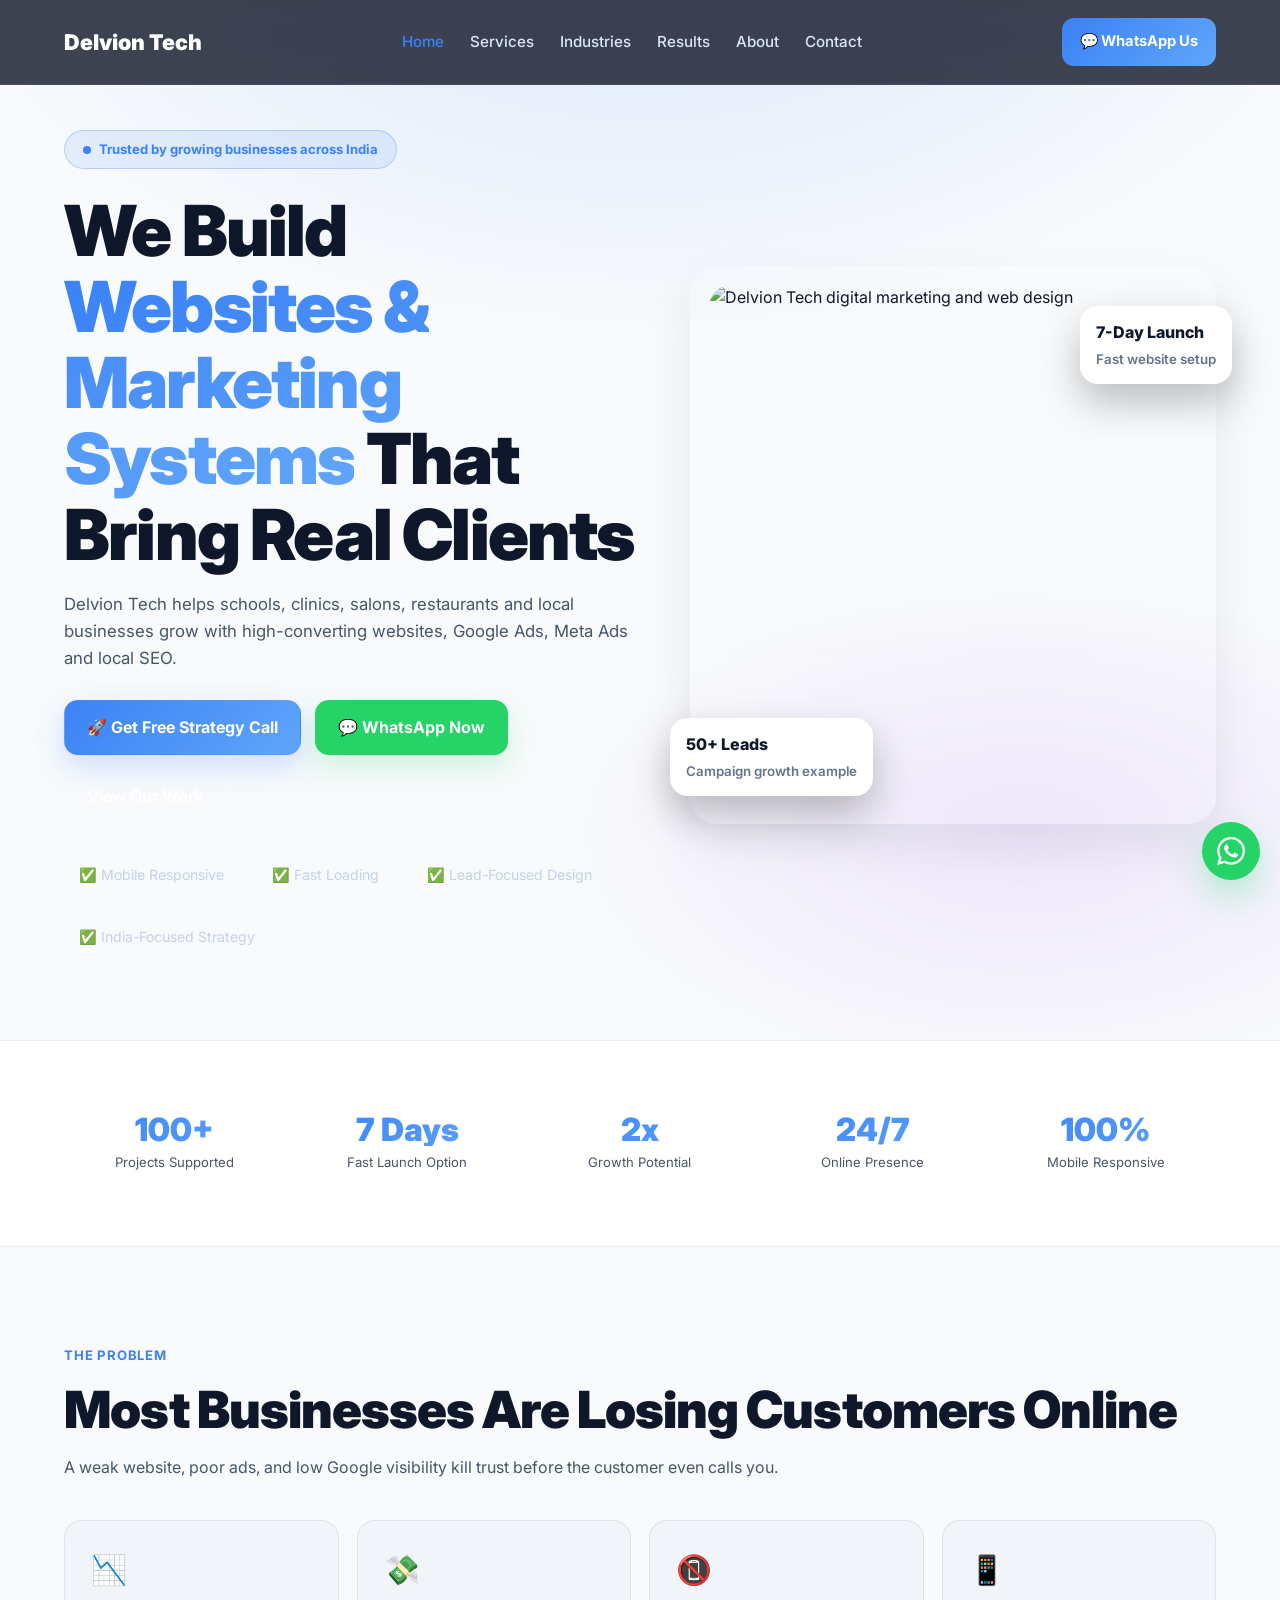
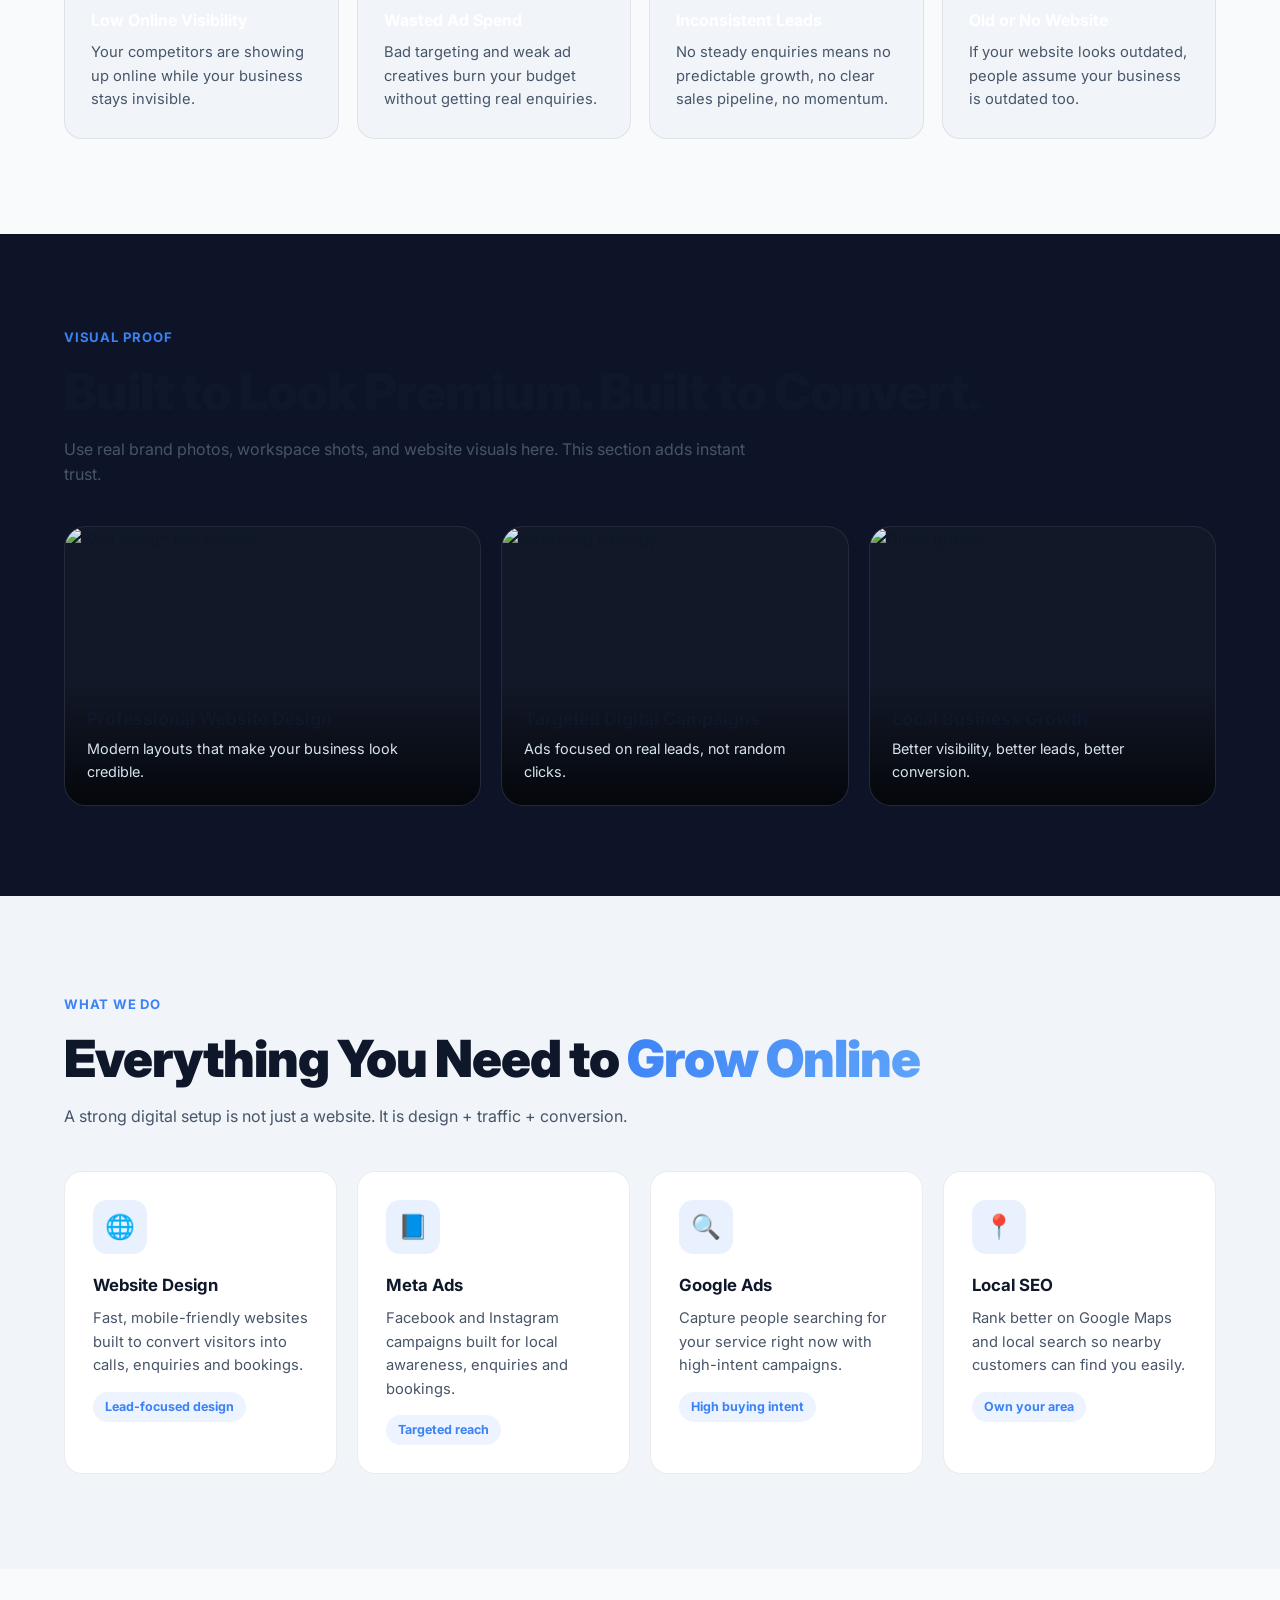
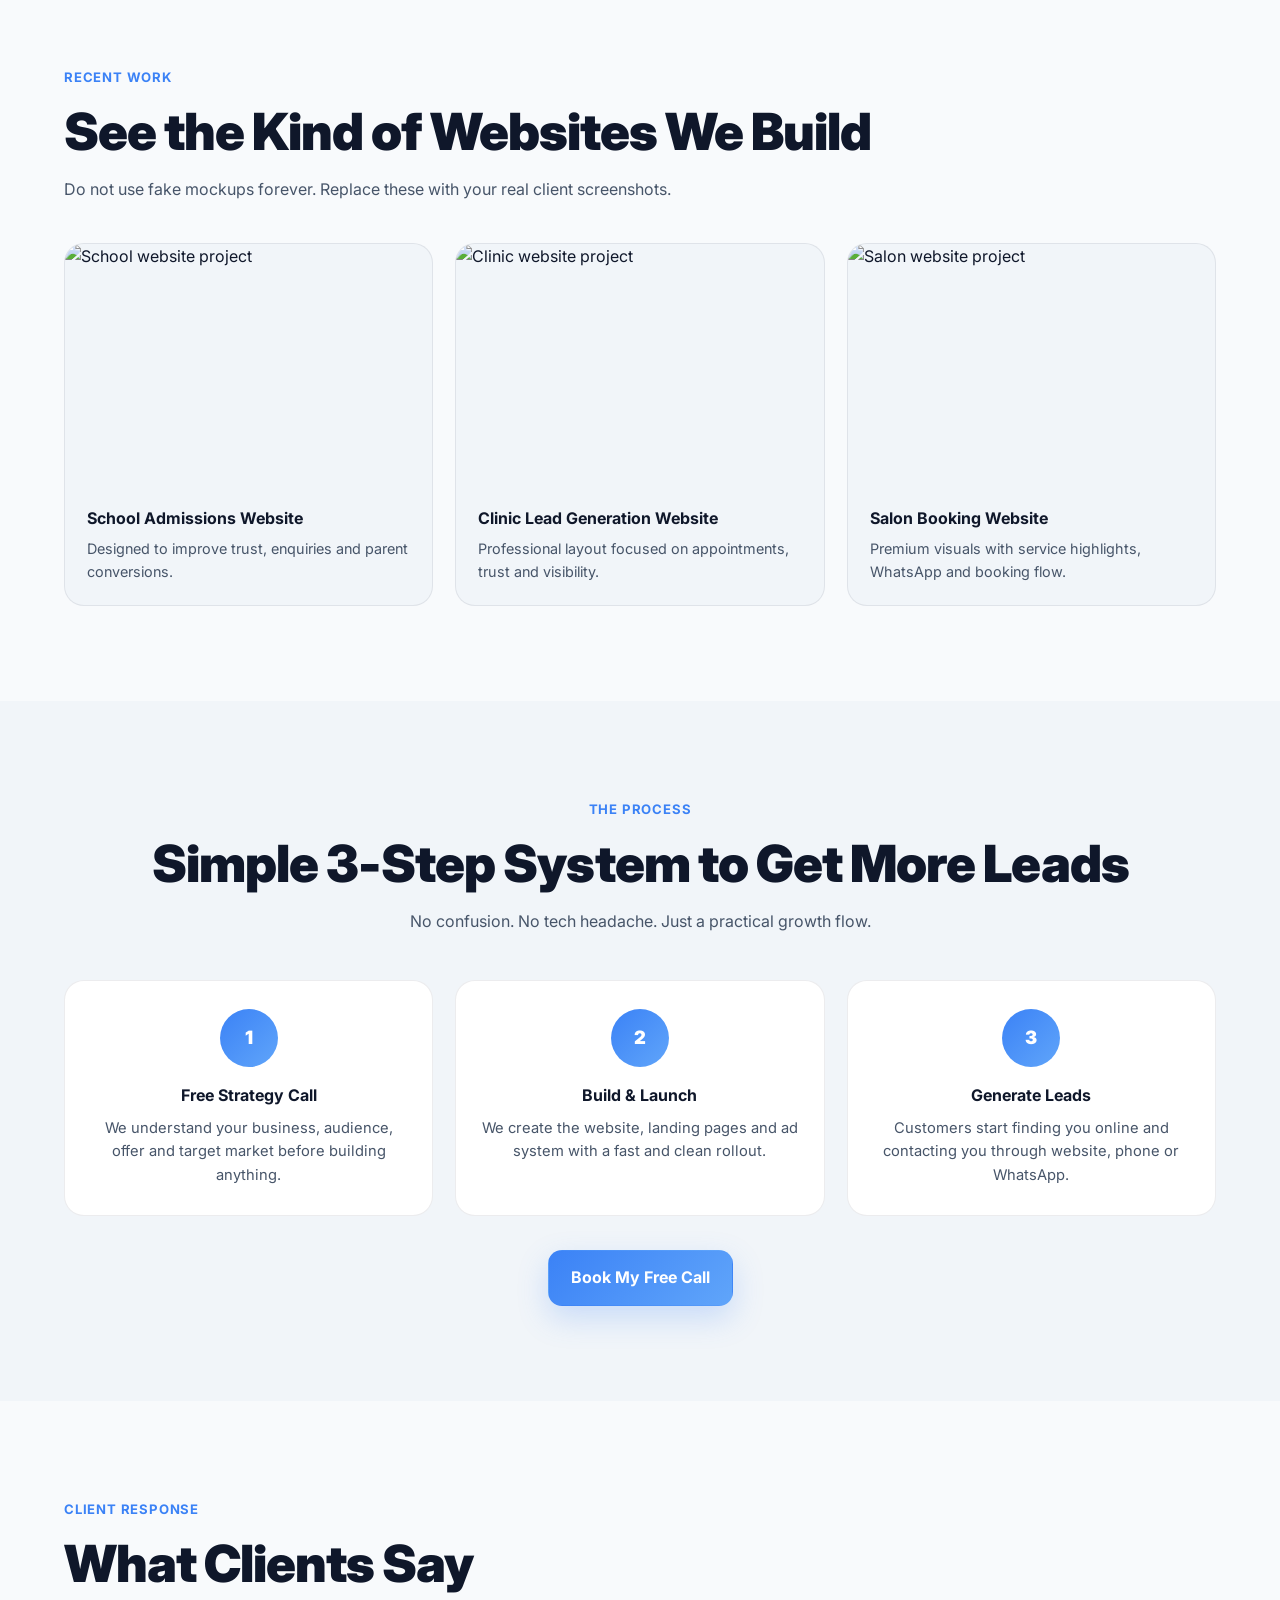
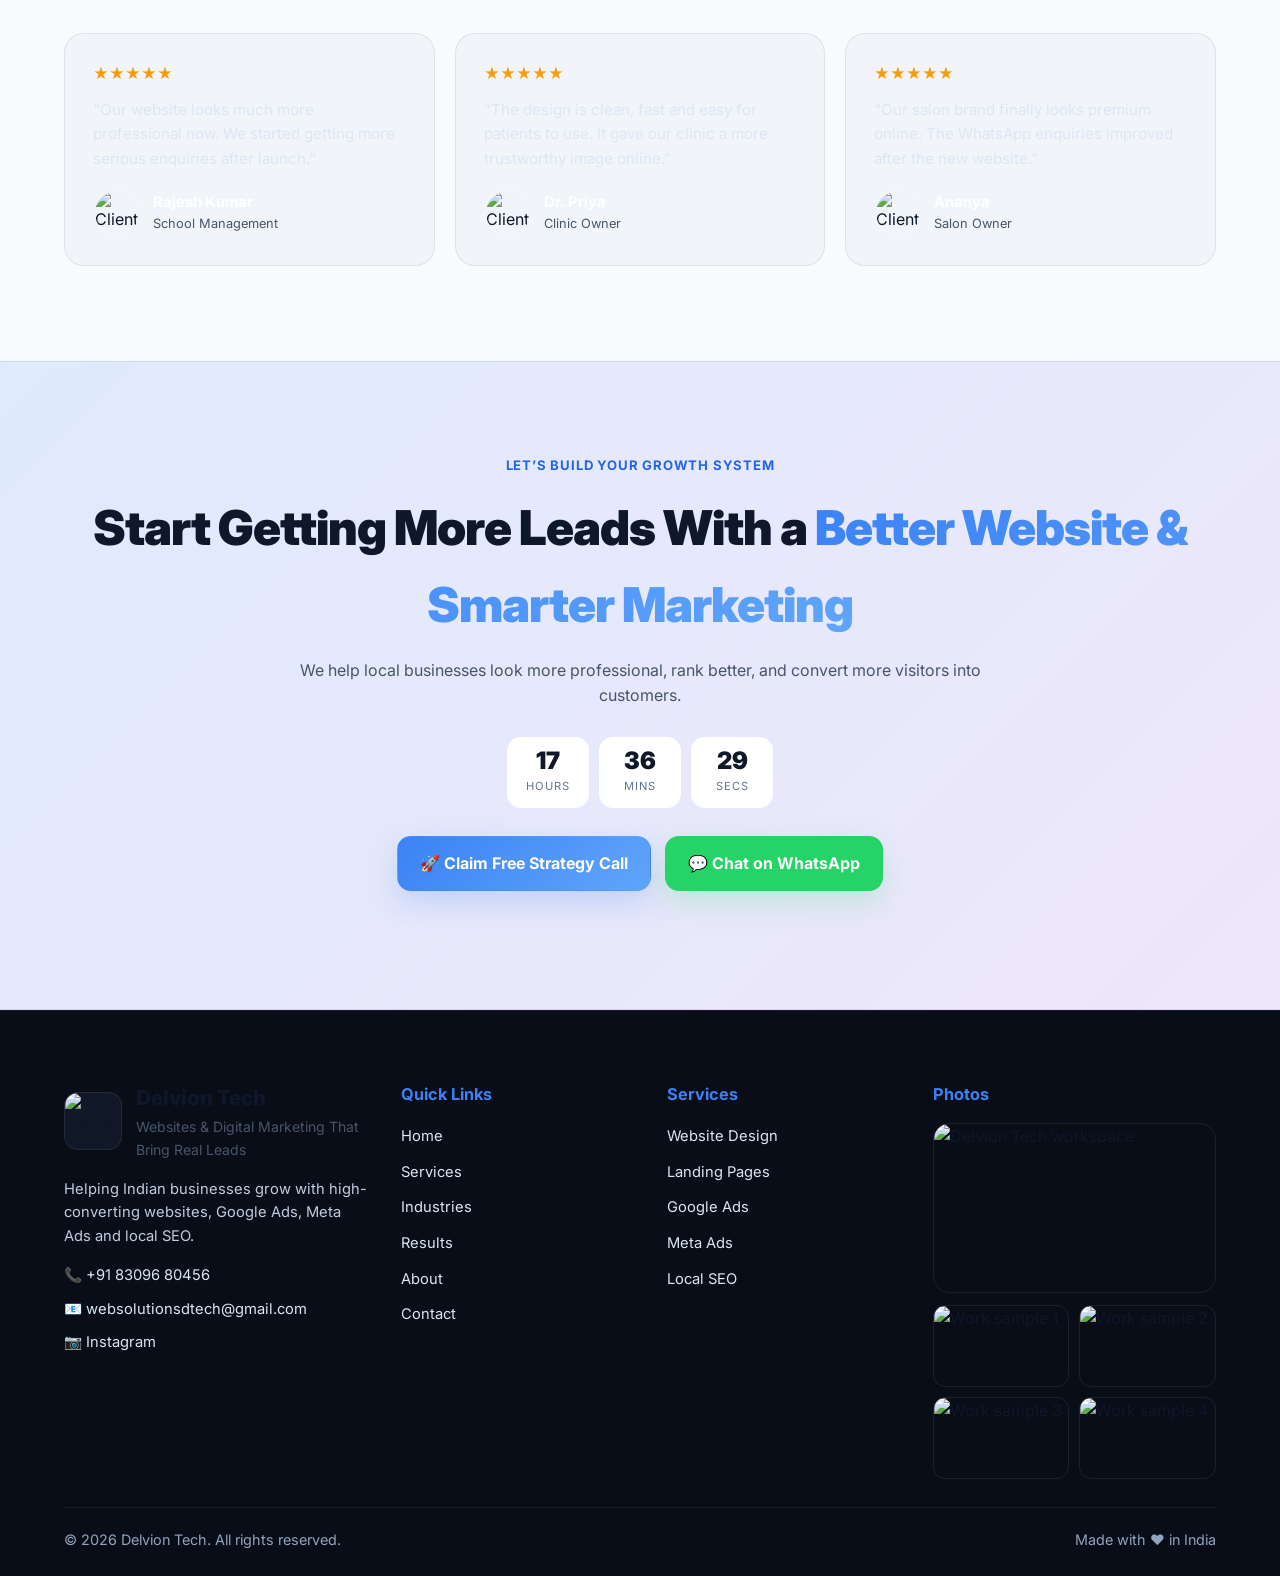
==== commit 03dc272d: "Update index.html" ====
--- a/index.html
+++ b/index.html
@@ -13,19 +13,22 @@
 
   <style>
     :root{
-      --dark:#0b1020;
-      --dark2:#11182d;
-      --card:#121a30;
-      --card2:#0f172a;
-      --text:#f8fafc;
-      --muted:#9fb0cc;
-      --blue:#4f8ef7;
-      --purple:#a855f7;
-      --border:rgba(255,255,255,0.08);
-      --grad:linear-gradient(135deg,#4f8ef7 0%, #a855f7 100%);
-      --shadow:0 20px 50px rgba(0,0,0,0.25);
-    }
-
+  --base: #F8FAFC;
+  --primary: #3B82F6;
+  --accent: #0F172A;
+
+  --dark: #F8FAFC;
+  --dark2: #EFF6FF;
+  --card: #FFFFFF;
+  --card2: #F1F5F9;
+  --text: #0F172A;
+  --muted: #475569;
+  --blue: #3B82F6;
+  --purple: #2563EB;
+  --border: rgba(15, 23, 42, 0.08);
+  --grad: linear-gradient(135deg, #3B82F6 0%, #60A5FA 100%);
+  --shadow: 0 20px 50px rgba(15, 23, 42, 0.08);
+}
     *{margin:0;padding:0;box-sizing:border-box;}
     html{scroll-behavior:smooth;}
     body{
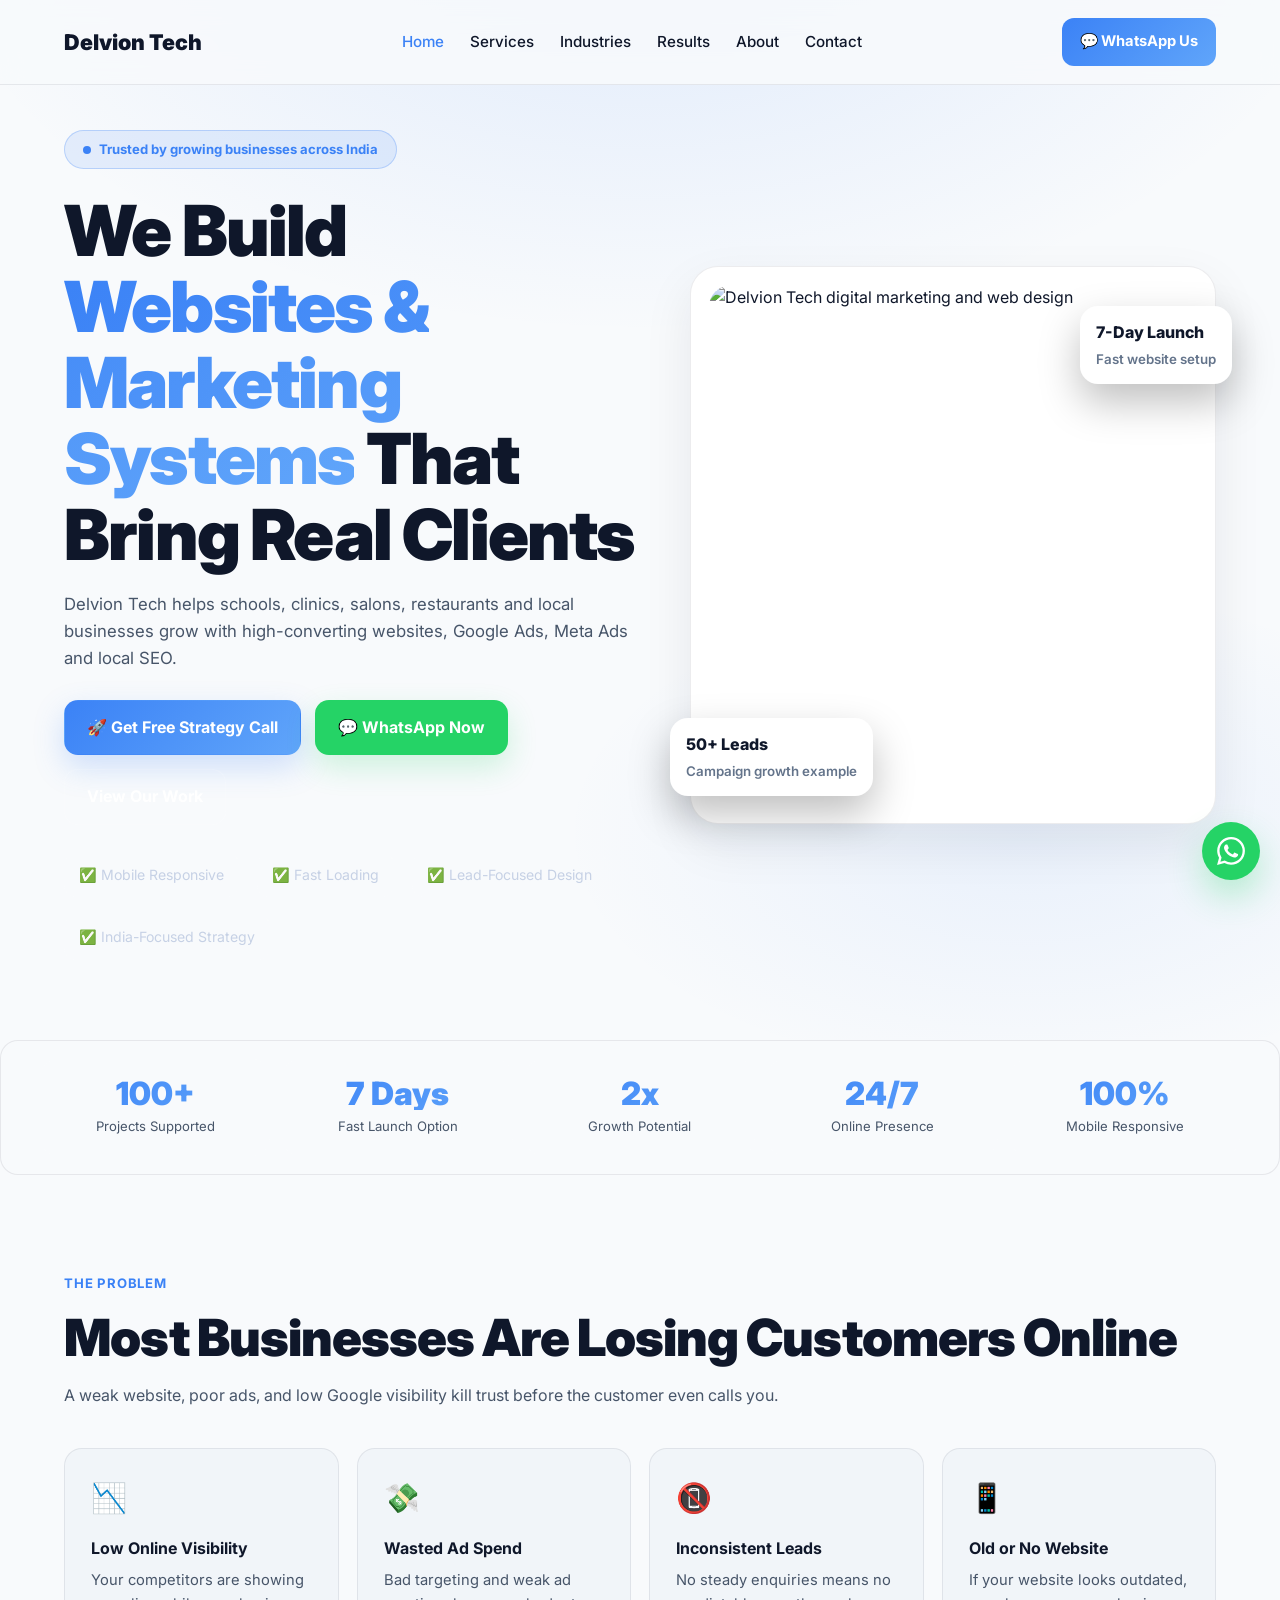
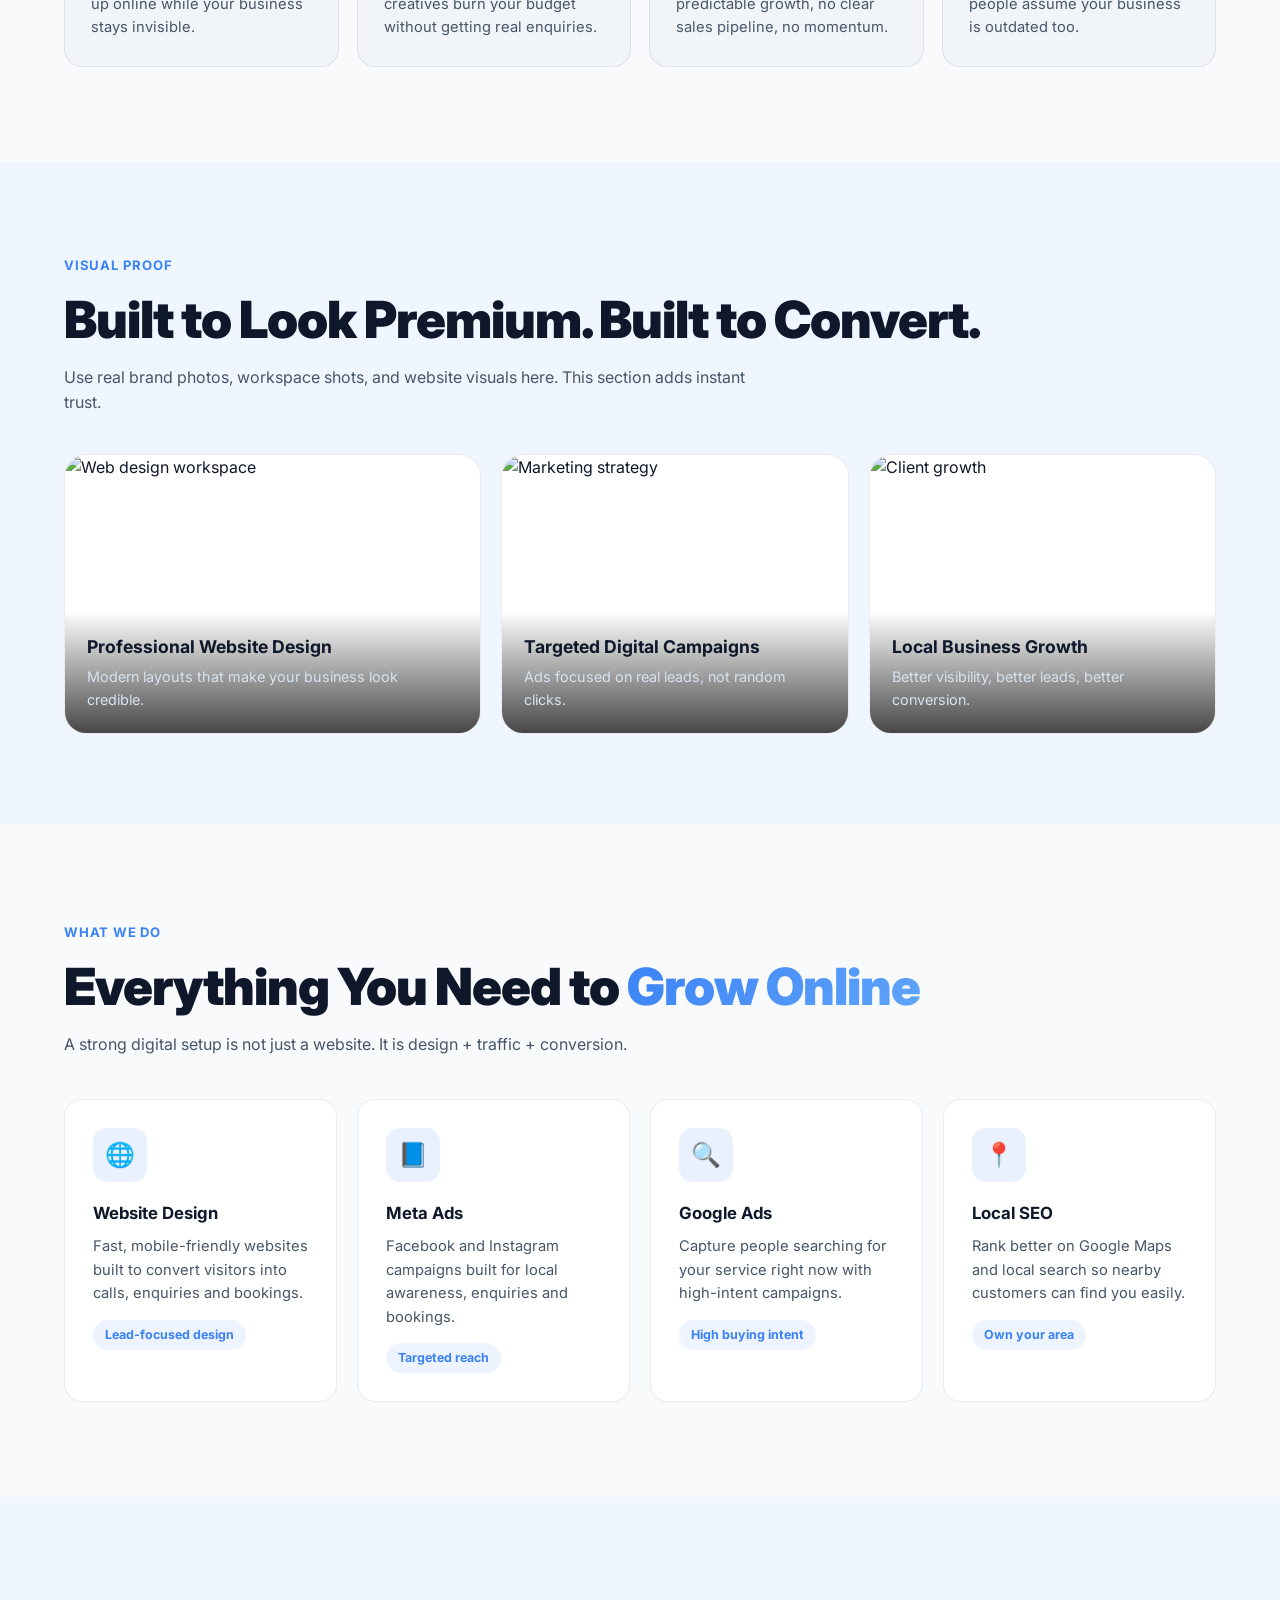
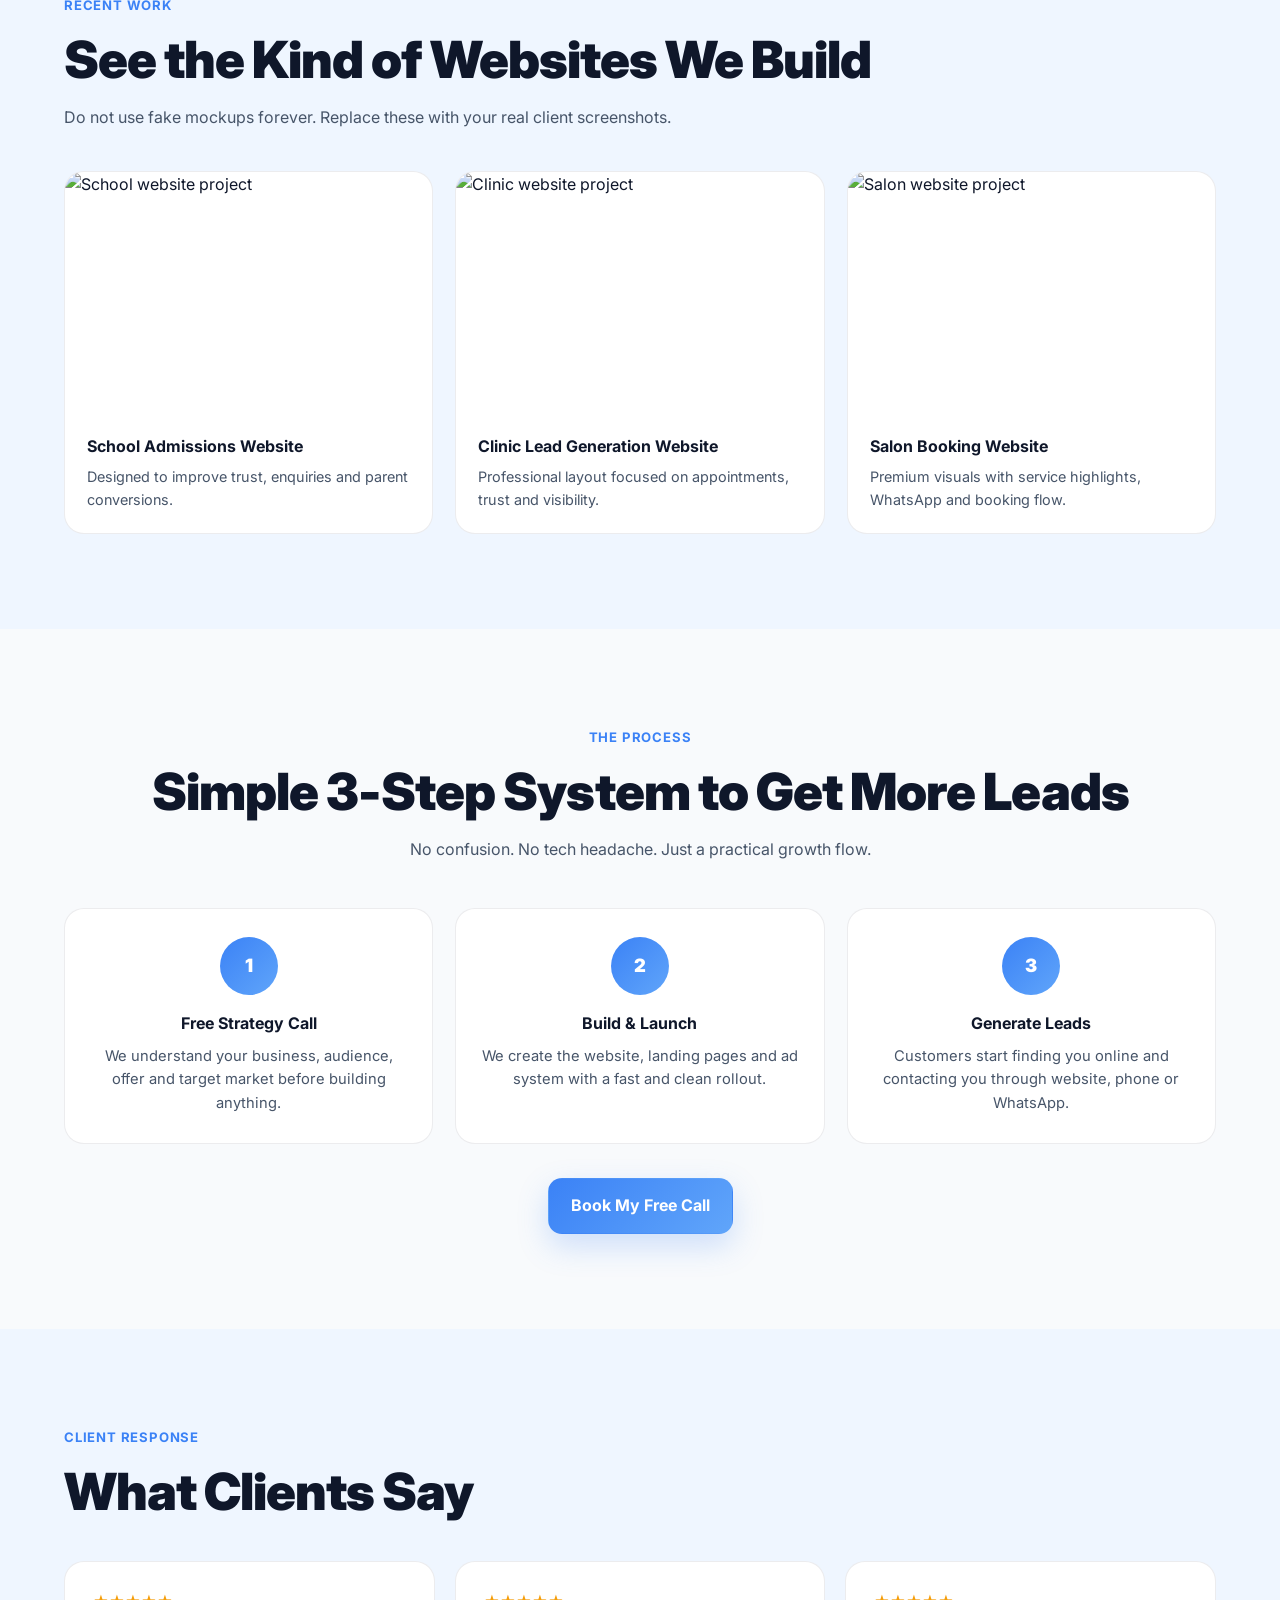
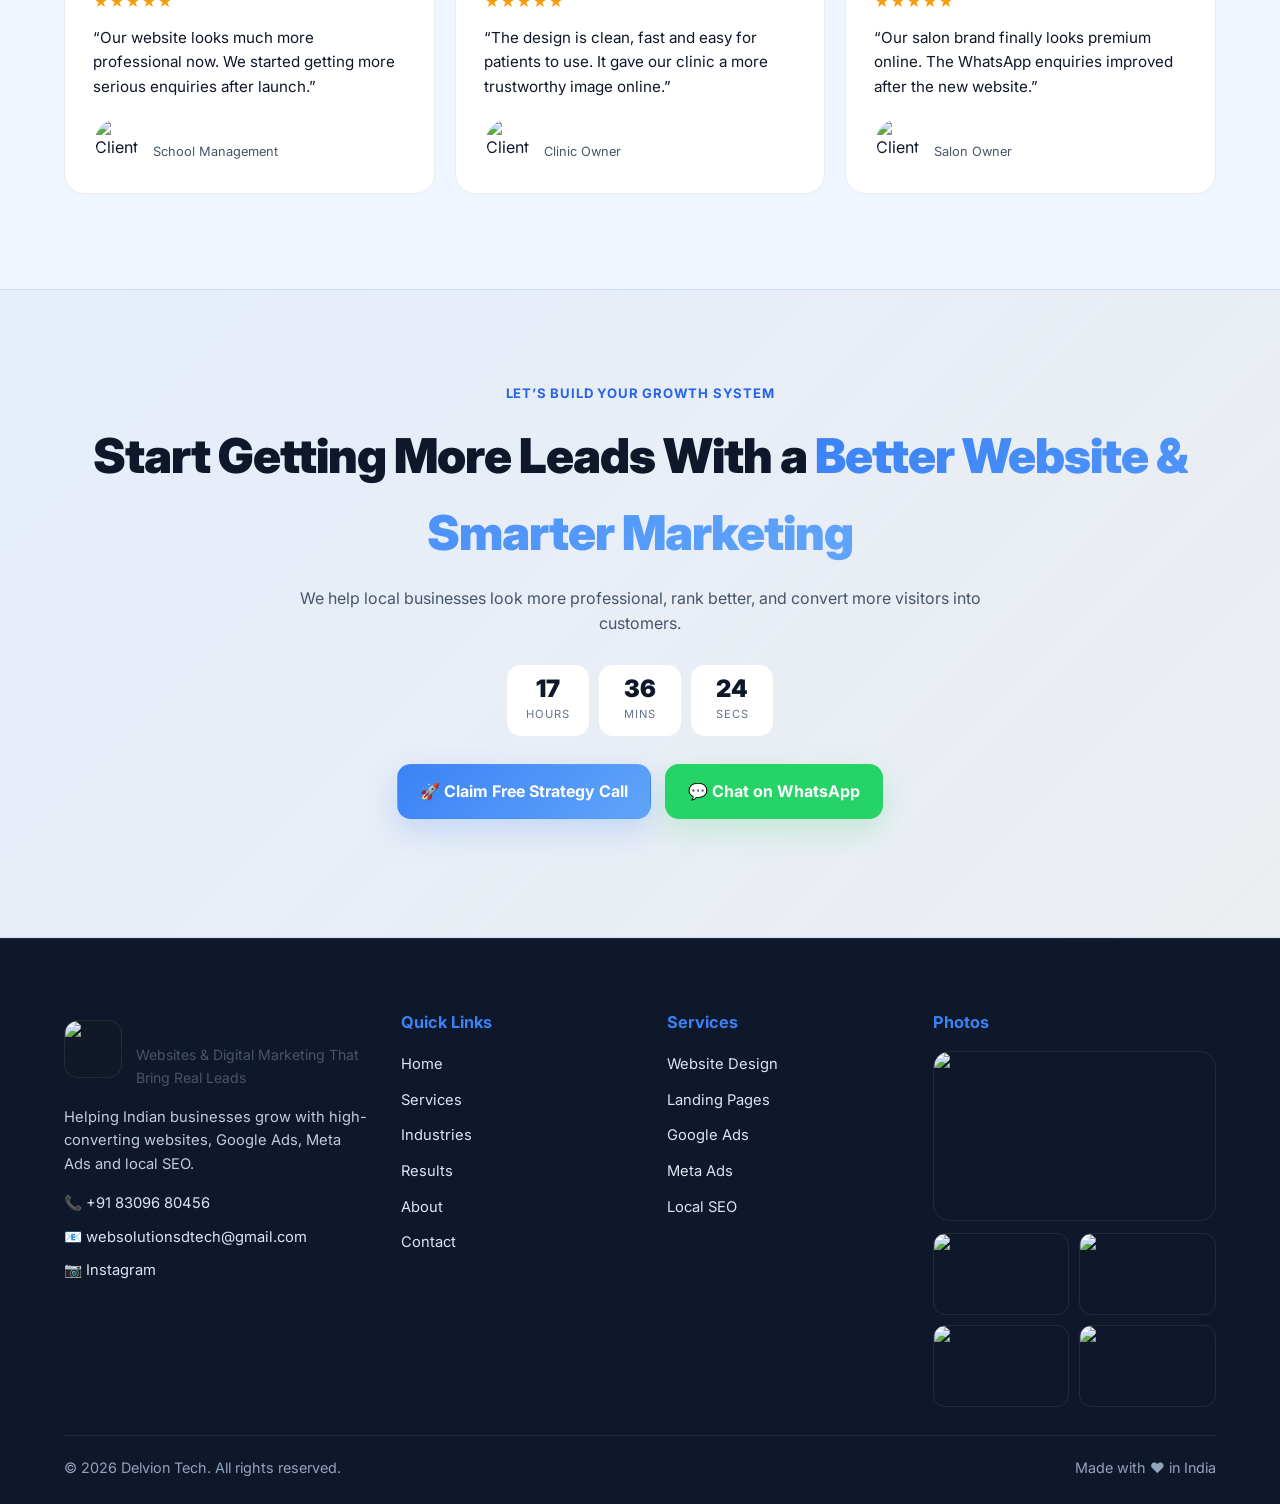
==== commit 4645c49c: "Update index.html" ====
--- a/index.html
+++ b/index.html
@@ -113,24 +113,23 @@
 
     /* NAV */
     #navbar{
-      position:fixed;
-      top:0;left:0;width:100%;
-      z-index:999;
-      display:flex;
-      align-items:center;
-      justify-content:space-between;
-      padding:18px 5%;
-      background:rgba(11,16,32,.78);
-      backdrop-filter:blur(14px);
-      border-bottom:1px solid rgba(255,255,255,.06);
-    }
-
-    .logo{
-      font-size:1.35rem;
-      font-weight:900;
-      color:#fff;
-    }
-
+  position: fixed;
+  top: 0; left: 0; width: 100%;
+  z-index: 999;
+  display: flex;
+  align-items: center;
+  justify-content: space-between;
+  padding: 18px 5%;
+  background: rgba(248, 250, 252, 0.88);
+  backdrop-filter: blur(14px);
+  border-bottom: 1px solid var(--border);
+}
+
+   .logo{
+  font-size: 1.35rem;
+  font-weight: 900;
+  color: var(--accent);
+}
     .nav-links{
       display:flex;
       list-style:none;
@@ -139,11 +138,11 @@
     }
 
     .nav-links a{
-      color:#dbe6f5;
-      font-weight:500;
-      font-size:.95rem;
-      transition:.25s;
-    }
+  color: var(--accent);
+  font-weight: 500;
+  font-size: .95rem;
+  transition: .25s;
+}
 
     .nav-links a:hover,
     .nav-links a.active{color:var(--blue);}
@@ -198,15 +197,15 @@
 
     /* HERO */
     #hero{
-      min-height:100vh;
-      display:flex;
-      align-items:center;
-      padding:130px 5% 80px;
-      background:
-      radial-gradient(ellipse 80% 60% at 50% -10%, rgba(79,142,247,.18) 0%, transparent 70%),
-      radial-gradient(ellipse 60% 40% at 80% 80%, rgba(168,85,247,.12) 0%, transparent 60%),
-      var(--dark);
-    }
+  min-height: 100vh;
+  display: flex;
+  align-items: center;
+  padding: 130px 5% 80px;
+  background:
+    radial-gradient(ellipse 80% 60% at 50% -10%, rgba(59,130,246,.14) 0%, transparent 70%),
+    radial-gradient(ellipse 60% 40% at 80% 80%, rgba(59,130,246,.08) 0%, transparent 60%),
+    #F8FAFC;
+}
 
     .hero-wrap{
       display:grid;
@@ -251,11 +250,11 @@
     }
 
     .hero-sub{
-      color:var(--muted);
-      font-size:1.05rem;
-      max-width:620px;
-      margin-bottom:28px;
-    }
+  color: var(--muted);
+  font-size: 1.05rem;
+  max-width: 620px;
+  margin-bottom: 28px;
+}
 
     .cta-group{
       display:flex;
@@ -287,12 +286,12 @@
     }
 
     .hero-card{
-      background:linear-gradient(180deg, rgba(255,255,255,.04), rgba(255,255,255,.02));
-      border:1px solid rgba(255,255,255,.08);
-      border-radius:28px;
-      padding:18px;
-      box-shadow:var(--shadow);
-    }
+  background: #ffffff;
+  border: 1px solid var(--border);
+  border-radius: 28px;
+  padding: 18px;
+  box-shadow: var(--shadow);
+}
 
     .hero-main-img{
       width:100%;
@@ -323,11 +322,11 @@
 
     /* STATS */
     #stats{
-      padding:54px 5%;
-      background:var(--card);
-      border-top:1px solid var(--border);
-      border-bottom:1px solid var(--border);
-    }
+  padding: 18px 10px;
+  background: #F8FAFC;
+  border: 1px solid var(--border);
+  border-radius: 18px;
+}
 
     .stats-grid{
       display:grid;
@@ -360,9 +359,9 @@
 
     /* PROBLEM */
     #problem{
-      padding:95px 5%;
-      background:var(--dark);
-    }
+  padding: 95px 5%;
+  background: #F8FAFC;
+}
 
     .problem-grid{
       display:grid;
@@ -386,11 +385,10 @@
 
     .prob-icon{font-size:1.8rem;margin-bottom:14px;}
     .problem-card h4{
-      font-size:1rem;
-      margin-bottom:8px;
-      color:#fff;
-    }
-
+  font-size: 1rem;
+  margin-bottom: 8px;
+  color: var(--accent);
+}
     .problem-card p{
       color:var(--muted);
       font-size:.92rem;
@@ -398,9 +396,10 @@
 
     /* PHOTO STRIP */
     #photo-strip{
-      padding:90px 5%;
-      background:#0d1427;
-    }
+  padding: 90px 5%;
+  background: #EFF6FF;
+}
+
 
     .photo-grid{
       display:grid;
@@ -410,14 +409,13 @@
     }
 
     .photo-card{
-      position:relative;
-      overflow:hidden;
-      border-radius:22px;
-      border:1px solid rgba(255,255,255,.08);
-      background:#111827;
-      min-height:280px;
-    }
-
+  position: relative;
+  overflow: hidden;
+  border-radius: 22px;
+  border: 1px solid var(--border);
+  background: #ffffff;
+  min-height: 280px;
+}
     .photo-card img{
       width:100%;
       height:100%;
@@ -446,10 +444,9 @@
 
     /* SERVICES */
     #services-preview{
-      padding:95px 5%;
-      background:var(--card2);
-    }
-
+  padding: 95px 5%;
+  background: #F8FAFC;
+}
     .services-grid{
       display:grid;
       grid-template-columns:repeat(auto-fit,minmax(240px,1fr));
@@ -458,13 +455,12 @@
     }
 
     .service-card{
-      background:var(--card);
-      border:1px solid var(--border);
-      border-radius:18px;
-      padding:28px;
-      transition:.25s ease;
-    }
-
+  background: #FFFFFF;
+  border: 1px solid var(--border);
+  border-radius: 18px;
+  padding: 28px;
+  transition: .25s ease;
+}
     .service-card:hover{
       transform:translateY(-5px);
       border-color:rgba(79,142,247,.28);
@@ -482,9 +478,10 @@
     }
 
     .service-card h3{
-      font-size:1.05rem;
-      margin-bottom:8px;
-    }
+  font-size: 1.05rem;
+  margin-bottom: 8px;
+  color: var(--accent);
+}
 
     .service-card p{
       font-size:.92rem;
@@ -505,7 +502,7 @@
     /* PORTFOLIO */
     #portfolio{
       padding:95px 5%;
-      background:var(--dark);
+      background: #EFF6FF;
     }
 
     .portfolio-grid{
@@ -516,13 +513,12 @@
     }
 
     .portfolio-item{
-      background:var(--card2);
-      border:1px solid var(--border);
-      border-radius:20px;
-      overflow:hidden;
-      transition:.25s ease;
-    }
-
+  background: #FFFFFF;
+  border: 1px solid var(--border);
+  border-radius: 20px;
+  overflow: hidden;
+  transition: .25s ease;
+}
     .portfolio-item:hover{
       transform:translateY(-5px);
       border-color:rgba(79,142,247,.28);
@@ -548,12 +544,12 @@
       font-size:.9rem;
     }
 
-    /* HOW */
-    #how{
-      padding:95px 5%;
-      background:var(--card2);
-      text-align:center;
-    }
+     /* HOW */
+     #how{
+  padding: 95px 5%;
+  background: #F8FAFC;
+  text-align: center;
+}
 
     .steps{
       display:grid;
@@ -563,11 +559,11 @@
     }
 
     .step{
-      background:var(--card);
-      border:1px solid var(--border);
-      border-radius:20px;
-      padding:28px 22px;
-    }
+  background: #FFFFFF;
+  border: 1px solid var(--border);
+  border-radius: 20px;
+  padding: 28px 22px;
+}
 
     .step-num{
       width:58px;height:58px;
@@ -595,7 +591,7 @@
     /* TESTIMONIALS */
     #testi-preview{
       padding:95px 5%;
-      background:var(--dark);
+      background: #EFF6FF;
     }
 
     .testi-grid{
@@ -606,11 +602,11 @@
     }
 
     .testi-card{
-      background:var(--card2);
-      border:1px solid var(--border);
-      border-radius:20px;
-      padding:28px;
-    }
+  background: #FFFFFF;
+  border: 1px solid var(--border);
+  border-radius: 20px;
+  padding: 28px;
+}
 
     .stars{
       color:#f59e0b;
@@ -619,10 +615,10 @@
     }
 
     .testi-card p{
-      color:#dce6f4;
-      font-size:.95rem;
-      margin-bottom:18px;
-    }
+  color: var(--text);
+  font-size: .95rem;
+  margin-bottom: 18px;
+}
 
     .testi-author{
       display:flex;
@@ -651,12 +647,12 @@
 
     /* CTA */
     #cta-banner{
-      padding:90px 5%;
-      background:linear-gradient(135deg, rgba(79,142,247,.15) 0%, rgba(168,85,247,.12) 100%);
-      border-top:1px solid rgba(79,142,247,.18);
-      border-bottom:1px solid rgba(168,85,247,.18);
-      text-align:center;
-    }
+  padding: 90px 5%;
+  background: linear-gradient(135deg, rgba(59,130,246,.10) 0%, rgba(15,23,42,.05) 100%);
+  border-top: 1px solid rgba(59,130,246,.15);
+  border-bottom: 1px solid rgba(59,130,246,.15);
+  text-align: center;
+}
 
     #cta-banner h2{
       font-size:clamp(2rem,4vw,3rem);
@@ -703,10 +699,10 @@
 
     /* FOOTER */
     .site-footer{
-      background:#090d18;
-      padding:70px 5% 25px;
-      border-top:1px solid rgba(255,255,255,.06);
-    }
+  background: var(--accent);
+  padding: 70px 5% 25px;
+  border-top: 1px solid rgba(255,255,255,.08);
+}
 
     .footer-container{
       max-width:1200px;
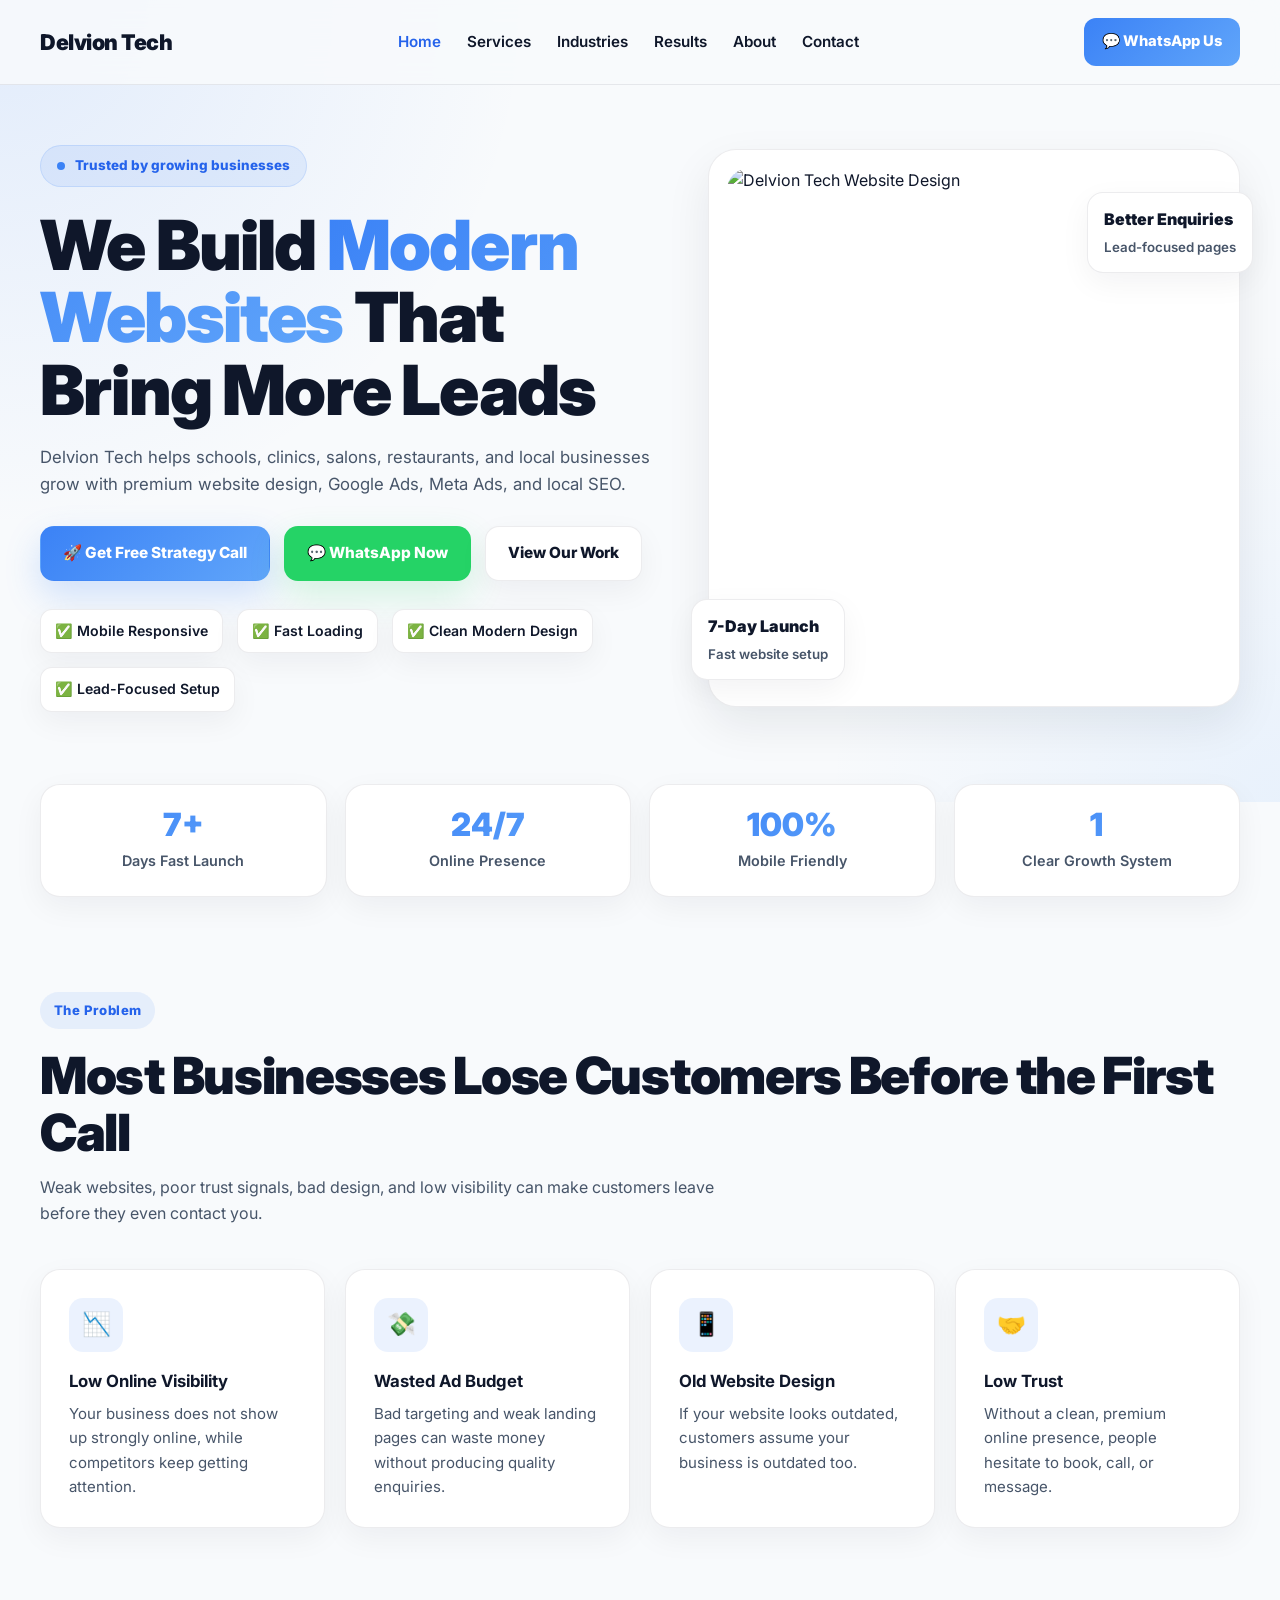
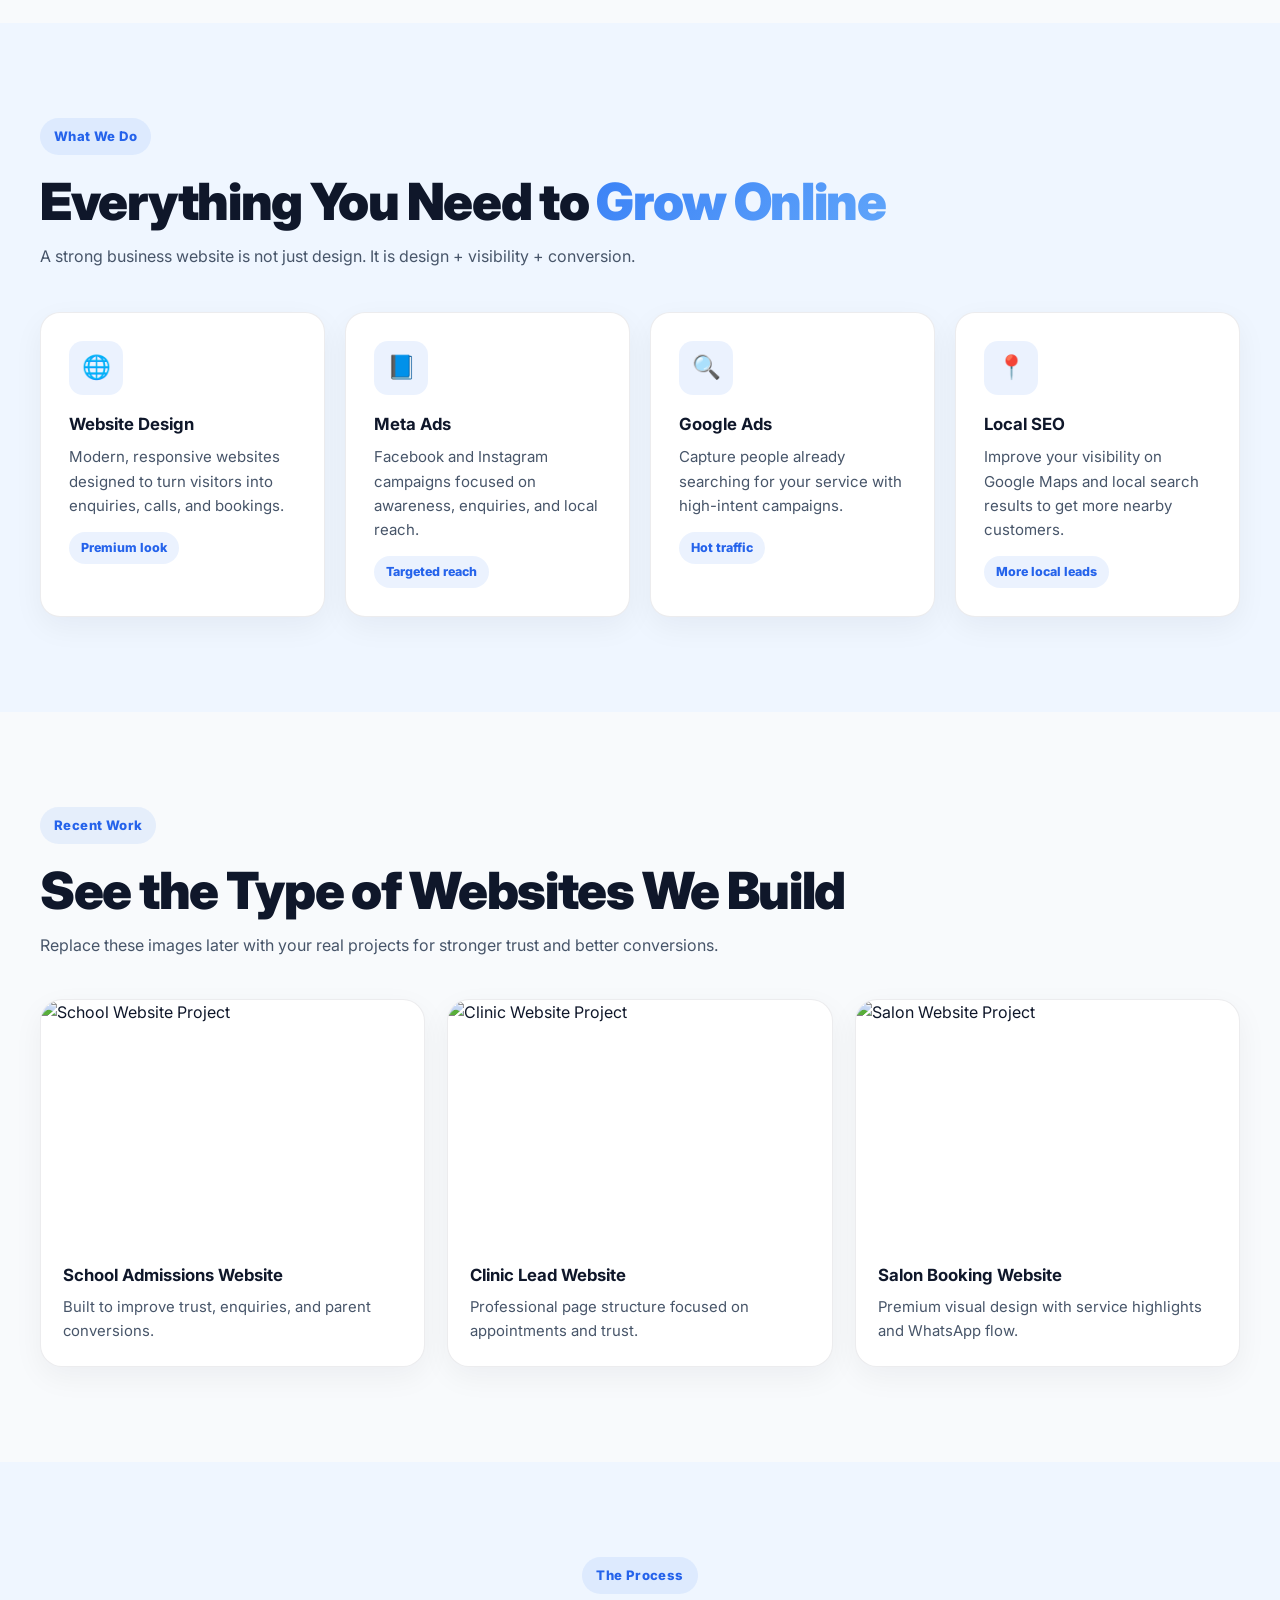
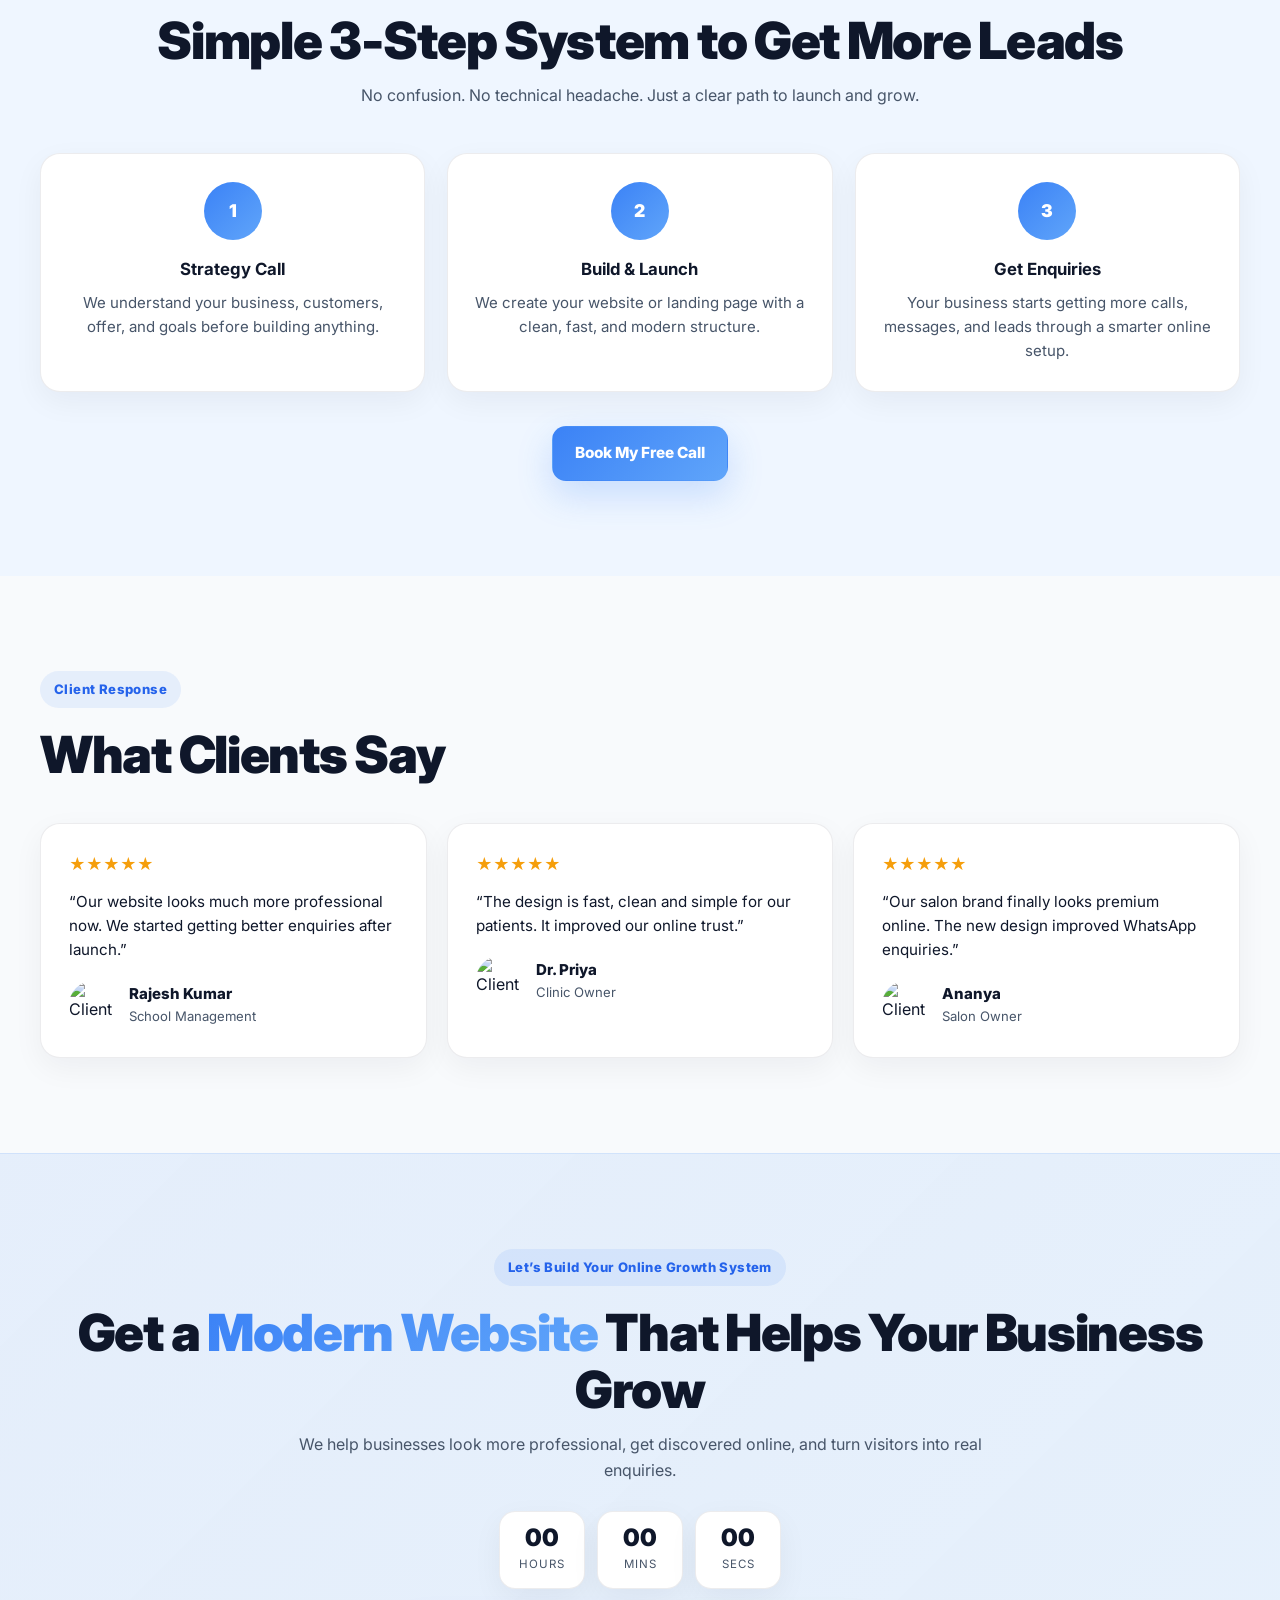
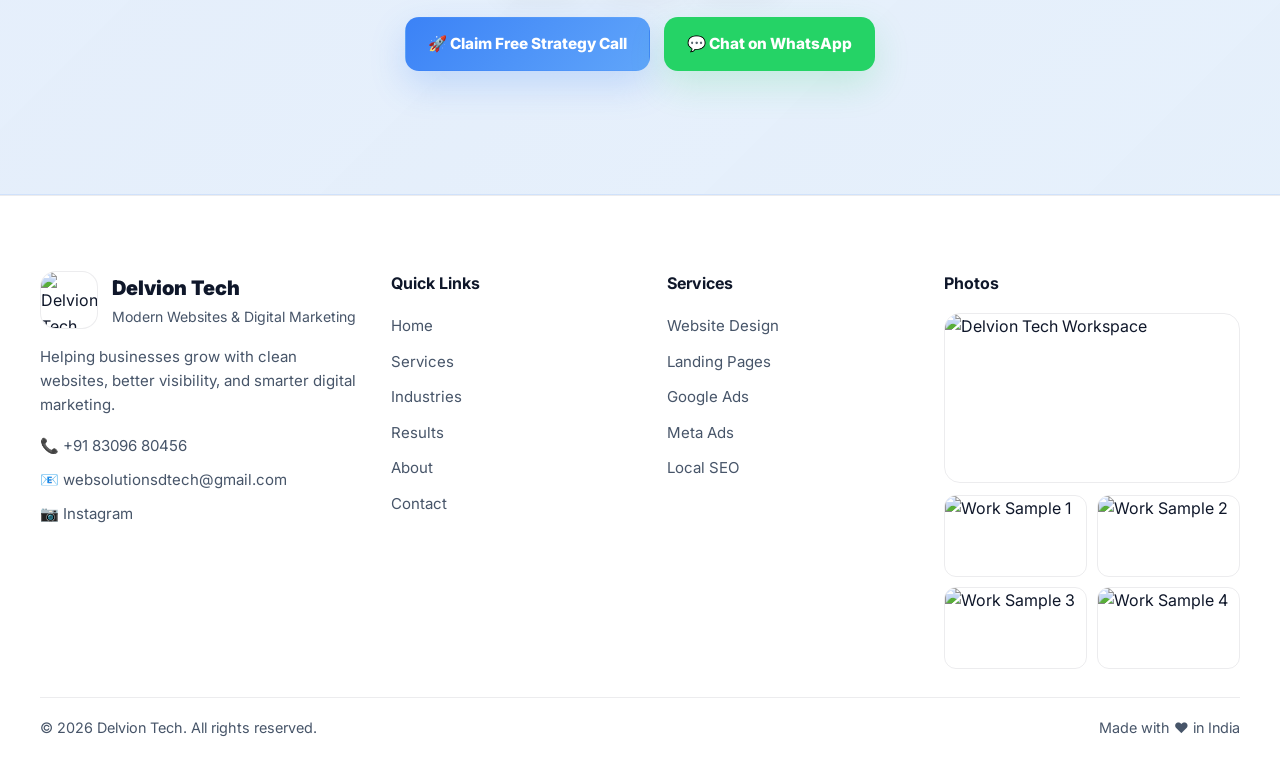
==== commit 1148a37e: "Update index.html" ====
--- a/index.html
+++ b/index.html
@@ -3,9 +3,9 @@
 <head>
   <meta charset="UTF-8" />
   <meta name="viewport" content="width=device-width, initial-scale=1.0" />
-  <meta name="description" content="Delvion Tech – High-converting websites + digital marketing that bring real leads for schools, clinics, salons, restaurants and local businesses." />
-  <meta name="keywords" content="website design, digital marketing, google ads, meta ads, local seo, delvion tech, school admissions marketing, clinic leads, salon marketing" />
-  <title>Delvion Tech | Websites & Digital Marketing</title>
+  <meta name="description" content="Delvion Tech – Modern websites and digital marketing services that help businesses get more leads, enquiries, and customers." />
+  <meta name="keywords" content="Delvion Tech, website design, digital marketing, google ads, meta ads, seo, local business website, Hyderabad web designer" />
+  <title>Delvion Tech | Modern Websites & Digital Marketing</title>
 
   <link rel="preconnect" href="https://fonts.googleapis.com" />
   <link rel="preconnect" href="https://fonts.gstatic.com" crossorigin />
@@ -13,147 +13,198 @@
 
   <style>
     :root{
-  --base: #F8FAFC;
-  --primary: #3B82F6;
-  --accent: #0F172A;
-
-  --dark: #F8FAFC;
-  --dark2: #EFF6FF;
-  --card: #FFFFFF;
-  --card2: #F1F5F9;
-  --text: #0F172A;
-  --muted: #475569;
-  --blue: #3B82F6;
-  --purple: #2563EB;
-  --border: rgba(15, 23, 42, 0.08);
-  --grad: linear-gradient(135deg, #3B82F6 0%, #60A5FA 100%);
-  --shadow: 0 20px 50px rgba(15, 23, 42, 0.08);
-}
-    *{margin:0;padding:0;box-sizing:border-box;}
-    html{scroll-behavior:smooth;}
+      --bg: #F8FAFC;
+      --bg-soft: #EFF6FF;
+      --white: #FFFFFF;
+      --primary: #3B82F6;
+      --primary-dark: #2563EB;
+      --accent: #0F172A;
+      --text: #0F172A;
+      --muted: #475569;
+      --border: rgba(15, 23, 42, 0.08);
+      --shadow: 0 18px 45px rgba(15, 23, 42, 0.08);
+      --shadow-soft: 0 10px 30px rgba(15, 23, 42, 0.05);
+      --gradient: linear-gradient(135deg, #3B82F6 0%, #60A5FA 100%);
+      --radius: 22px;
+      --radius-sm: 14px;
+      --container: 1200px;
+    }
+
+    *{
+      margin:0;
+      padding:0;
+      box-sizing:border-box;
+    }
+
+    html{
+      scroll-behavior:smooth;
+    }
+
     body{
-      font-family:'Inter',sans-serif;
-      background:var(--dark);
+      font-family:'Inter', sans-serif;
+      background:var(--bg);
       color:var(--text);
       line-height:1.6;
       overflow-x:hidden;
     }
 
-    img{max-width:100%;display:block;}
-    a{text-decoration:none;color:inherit;}
-    .container{max-width:1200px;margin:auto;}
+    img{
+      max-width:100%;
+      display:block;
+    }
+
+    a{
+      text-decoration:none;
+      color:inherit;
+    }
+
+    .container{
+      width:min(100% - 40px, var(--container));
+      margin-inline:auto;
+    }
+
     .grad-text{
-      background:var(--grad);
+      background:var(--gradient);
       -webkit-background-clip:text;
       -webkit-text-fill-color:transparent;
     }
 
-    .sec-label{
+    .section{
+      padding:95px 0;
+    }
+
+    .section-label{
       display:inline-block;
+      padding:8px 14px;
+      border-radius:999px;
+      background:rgba(59,130,246,.10);
+      color:var(--primary-dark);
       font-size:.82rem;
-      font-weight:700;
-      color:var(--blue);
-      letter-spacing:.8px;
-      text-transform:uppercase;
+      font-weight:800;
+      letter-spacing:.4px;
+      margin-bottom:18px;
+    }
+
+    .section-title{
+      font-size:clamp(2rem, 4vw, 3.3rem);
+      line-height:1.12;
+      font-weight:900;
+      letter-spacing:-1.3px;
       margin-bottom:14px;
-    }
-
-    .sec-title{
-      font-size:clamp(2rem,4vw,3.2rem);
-      line-height:1.15;
-      font-weight:900;
-      letter-spacing:-1px;
-      margin-bottom:16px;
-    }
-
-    .sec-sub{
-      font-size:1rem;
+      color:var(--accent);
+    }
+
+    .section-sub{
       color:var(--muted);
       max-width:720px;
-    }
-
-    .btn-primary,
-    .btn-outline,
-    .btn-wa{
+      font-size:1rem;
+    }
+
+    .center{
+      text-align:center;
+    }
+
+    .btn{
       display:inline-flex;
       align-items:center;
+      justify-content:center;
       gap:10px;
       padding:14px 22px;
       border-radius:14px;
-      font-weight:700;
+      font-weight:800;
+      font-size:.96rem;
       transition:.25s ease;
       border:1px solid transparent;
+      cursor:pointer;
     }
 
     .btn-primary{
-      background:var(--grad);
+      background:var(--gradient);
       color:#fff;
-      box-shadow:0 12px 30px rgba(79,142,247,.25);
-    }
-
-    .btn-primary:hover{transform:translateY(-2px);}
+      box-shadow:0 14px 35px rgba(59,130,246,.22);
+    }
+
+    .btn-primary:hover{
+      transform:translateY(-2px);
+    }
+
     .btn-outline{
-      border:1px solid rgba(255,255,255,.14);
-      color:#fff;
-      background:rgba(255,255,255,.02);
+      background:#fff;
+      color:var(--accent);
+      border:1px solid var(--border);
+      box-shadow:var(--shadow-soft);
     }
 
     .btn-outline:hover{
-      border-color:rgba(79,142,247,.4);
+      border-color:rgba(59,130,246,.35);
+      color:var(--primary-dark);
       transform:translateY(-2px);
     }
 
     .btn-wa{
       background:#25D366;
       color:#fff;
-      box-shadow:0 12px 30px rgba(37,211,102,.2);
-    }
-
-    .btn-wa:hover{transform:translateY(-2px);}
-
-    /* NAV */
-    #navbar{
-  position: fixed;
-  top: 0; left: 0; width: 100%;
-  z-index: 999;
-  display: flex;
-  align-items: center;
-  justify-content: space-between;
-  padding: 18px 5%;
-  background: rgba(248, 250, 252, 0.88);
-  backdrop-filter: blur(14px);
-  border-bottom: 1px solid var(--border);
-}
-
-   .logo{
-  font-size: 1.35rem;
-  font-weight: 900;
-  color: var(--accent);
-}
+      box-shadow:0 14px 35px rgba(37,211,102,.18);
+    }
+
+    .btn-wa:hover{
+      transform:translateY(-2px);
+    }
+
+    /* NAVBAR */
+    .navbar{
+      position:fixed;
+      top:0;
+      left:0;
+      width:100%;
+      z-index:1000;
+      background:rgba(248,250,252,.88);
+      backdrop-filter:blur(16px);
+      border-bottom:1px solid var(--border);
+    }
+
+    .nav-inner{
+      width:min(100% - 40px, var(--container));
+      margin-inline:auto;
+      display:flex;
+      align-items:center;
+      justify-content:space-between;
+      padding:18px 0;
+    }
+
+    .logo{
+      font-size:1.35rem;
+      font-weight:900;
+      color:var(--accent);
+      letter-spacing:-.5px;
+    }
+
     .nav-links{
       display:flex;
+      align-items:center;
       list-style:none;
       gap:26px;
-      align-items:center;
     }
 
     .nav-links a{
-  color: var(--accent);
-  font-weight: 500;
-  font-size: .95rem;
-  transition: .25s;
-}
+      color:var(--accent);
+      font-size:.95rem;
+      font-weight:600;
+      transition:.2s ease;
+    }
 
     .nav-links a:hover,
-    .nav-links a.active{color:var(--blue);}
+    .nav-links a.active{
+      color:var(--primary-dark);
+    }
 
     .nav-cta{
-      background:var(--grad);
-      color:#fff;
       padding:12px 18px;
       border-radius:12px;
+      background:var(--gradient);
+      color:#fff;
+      font-weight:800;
       font-size:.92rem;
-      font-weight:700;
     }
 
     .hamburger{
@@ -164,8 +215,10 @@
     }
 
     .hamburger span{
-      width:26px;height:3px;
-      background:#fff;border-radius:10px;
+      width:26px;
+      height:3px;
+      background:var(--accent);
+      border-radius:10px;
     }
 
     .mobile-menu{
@@ -174,89 +227,101 @@
       right:-100%;
       width:280px;
       height:calc(100vh - 78px);
-      background:#0d1427;
-      border-left:1px solid rgba(255,255,255,.08);
-      padding:28px 24px;
+      background:#fff;
+      border-left:1px solid var(--border);
+      box-shadow:-12px 0 35px rgba(15,23,42,.08);
+      padding:26px 22px;
       transition:.3s ease;
-      z-index:998;
-    }
-
-    .mobile-menu.active{right:0;}
-    .mobile-menu ul{list-style:none;}
-    .mobile-menu li{margin-bottom:18px;}
-    .mobile-menu a{color:#fff;font-weight:600;}
-    .m-cta{
+      z-index:999;
+    }
+
+    .mobile-menu.active{
+      right:0;
+    }
+
+    .mobile-menu ul{
+      list-style:none;
+    }
+
+    .mobile-menu li{
+      margin-bottom:18px;
+    }
+
+    .mobile-menu a{
+      color:var(--accent);
+      font-weight:700;
+    }
+
+    .mobile-menu .m-cta{
+      margin-top:14px;
       display:inline-block;
-      margin-top:18px;
       padding:12px 18px;
       border-radius:12px;
       background:#25D366;
       color:#fff;
-      font-weight:700;
+      font-weight:800;
     }
 
     /* HERO */
-    #hero{
-  min-height: 100vh;
-  display: flex;
-  align-items: center;
-  padding: 130px 5% 80px;
-  background:
-    radial-gradient(ellipse 80% 60% at 50% -10%, rgba(59,130,246,.14) 0%, transparent 70%),
-    radial-gradient(ellipse 60% 40% at 80% 80%, rgba(59,130,246,.08) 0%, transparent 60%),
-    #F8FAFC;
-}
-
-    .hero-wrap{
+    .hero{
+      padding:145px 0 90px;
+      background:
+        radial-gradient(circle at top left, rgba(59,130,246,.12), transparent 35%),
+        radial-gradient(circle at bottom right, rgba(96,165,250,.10), transparent 30%),
+        var(--bg);
+    }
+
+    .hero-grid{
       display:grid;
-      grid-template-columns:1.05fr .95fr;
-      gap:45px;
+      grid-template-columns:1.08fr .92fr;
       align-items:center;
-      width:100%;
+      gap:44px;
     }
 
     .badge{
       display:inline-flex;
       align-items:center;
-      gap:8px;
-      background:rgba(79,142,247,.12);
-      border:1px solid rgba(79,142,247,.3);
-      color:var(--blue);
-      padding:8px 18px;
-      border-radius:100px;
-      font-size:.82rem;
-      font-weight:700;
-      margin-bottom:24px;
+      gap:10px;
+      padding:9px 16px;
+      border-radius:999px;
+      background:rgba(59,130,246,.10);
+      border:1px solid rgba(59,130,246,.15);
+      color:var(--primary-dark);
+      font-size:.84rem;
+      font-weight:800;
+      margin-bottom:22px;
     }
 
     .badge-dot{
-      width:8px;height:8px;
-      background:var(--blue);
+      width:8px;
+      height:8px;
       border-radius:50%;
-      animation:pulse 1.6s infinite;
+      background:var(--primary);
+      animation:pulse 1.5s infinite;
     }
 
     @keyframes pulse{
-      0%,100%{opacity:1;transform:scale(1);}
-      50%{opacity:.4;transform:scale(.75);}
-    }
-
-    h1{
-      font-size:clamp(2.3rem,5.5vw,4.5rem);
-      line-height:1.08;
+      0%,100%{transform:scale(1);opacity:1;}
+      50%{transform:scale(.75);opacity:.45;}
+    }
+
+    .hero h1{
+      font-size:clamp(2.4rem, 5.4vw, 4.7rem);
+      line-height:1.05;
       font-weight:900;
       letter-spacing:-1.8px;
       margin-bottom:18px;
-    }
-
-    .hero-sub{
-  color: var(--muted);
-  font-size: 1.05rem;
-  max-width: 620px;
-  margin-bottom: 28px;
-}
-
-    .cta-group{
+      color:var(--accent);
+    }
+
+    .hero p{
+      color:var(--muted);
+      font-size:1.05rem;
+      max-width:620px;
+      margin-bottom:28px;
+    }
+
+    .hero-btns{
       display:flex;
       flex-wrap:wrap;
       gap:14px;
@@ -266,262 +331,199 @@
     .trust-bar{
       display:flex;
       flex-wrap:wrap;
-      gap:18px;
+      gap:14px;
     }
 
     .trust-item{
       display:flex;
       align-items:center;
       gap:8px;
-      color:#c6d1e5;
+      background:#fff;
+      border:1px solid var(--border);
+      border-radius:12px;
+      padding:10px 14px;
+      color:var(--accent);
       font-size:.88rem;
-      background:rgba(255,255,255,.02);
-      border:1px solid rgba(255,255,255,.05);
-      padding:10px 14px;
-      border-radius:12px;
-    }
-
-    .hero-visual{
+      font-weight:600;
+      box-shadow:var(--shadow-soft);
+    }
+
+    .hero-card{
       position:relative;
-    }
-
-    .hero-card{
-  background: #ffffff;
-  border: 1px solid var(--border);
-  border-radius: 28px;
-  padding: 18px;
-  box-shadow: var(--shadow);
-}
-
-    .hero-main-img{
+      background:#fff;
+      border:1px solid var(--border);
+      border-radius:28px;
+      padding:18px;
+      box-shadow:var(--shadow);
+    }
+
+    .hero-card img{
       width:100%;
       height:520px;
       object-fit:cover;
       border-radius:22px;
     }
 
-    .floating-box{
+    .float-box{
       position:absolute;
       background:#fff;
-      color:#0f172a;
-      border-radius:18px;
+      border:1px solid var(--border);
+      border-radius:16px;
+      box-shadow:var(--shadow-soft);
       padding:14px 16px;
-      box-shadow:0 18px 40px rgba(0,0,0,.25);
-      font-weight:800;
-    }
-
-    .floating-box small{
+      font-weight:900;
+      color:var(--accent);
+    }
+
+    .float-box small{
       display:block;
-      color:#64748b;
+      color:var(--muted);
       font-weight:600;
-      margin-top:3px;
-    }
-
-    .floating-1{left:-20px;bottom:28px;}
-    .floating-2{right:-16px;top:40px;}
+      margin-top:4px;
+    }
+
+    .float-1{
+      left:-18px;
+      bottom:26px;
+    }
+
+    .float-2{
+      right:-14px;
+      top:42px;
+    }
 
     /* STATS */
-    #stats{
-  padding: 18px 10px;
-  background: #F8FAFC;
-  border: 1px solid var(--border);
-  border-radius: 18px;
-}
+    .stats-wrap{
+      margin-top:-18px;
+    }
 
     .stats-grid{
       display:grid;
-      grid-template-columns:repeat(5,1fr);
-      gap:12px;
+      grid-template-columns:repeat(4, 1fr);
+      gap:18px;
+    }
+
+    .stat-card{
+      background:#fff;
+      border:1px solid var(--border);
+      border-radius:20px;
+      padding:24px 20px;
       text-align:center;
-    }
-
-    .stat{
-      padding:18px 10px;
-      background:rgba(255,255,255,.015);
-      border:1px solid rgba(255,255,255,.04);
-      border-radius:18px;
+      box-shadow:var(--shadow-soft);
     }
 
     .stat-num{
       font-size:2rem;
+      line-height:1;
       font-weight:900;
-      background:var(--grad);
+      margin-bottom:8px;
+      background:var(--gradient);
       -webkit-background-clip:text;
       -webkit-text-fill-color:transparent;
-      line-height:1;
     }
 
     .stat-label{
       color:var(--muted);
-      font-size:.82rem;
-      margin-top:6px;
+      font-size:.9rem;
+      font-weight:600;
     }
 
     /* PROBLEM */
-    #problem{
-  padding: 95px 5%;
-  background: #F8FAFC;
-}
+    .problem{
+      background:var(--bg);
+    }
 
     .problem-grid{
       display:grid;
-      grid-template-columns:repeat(auto-fit,minmax(240px,1fr));
-      gap:18px;
-      margin-top:40px;
-    }
-
-    .problem-card{
-      background:var(--card2);
-      border:1px solid var(--border);
-      border-radius:18px;
-      padding:26px;
-      transition:.25s ease;
-    }
-
-    .problem-card:hover{
-      transform:translateY(-4px);
-      border-color:rgba(79,142,247,.24);
-    }
-
-    .prob-icon{font-size:1.8rem;margin-bottom:14px;}
-    .problem-card h4{
-  font-size: 1rem;
-  margin-bottom: 8px;
-  color: var(--accent);
-}
-    .problem-card p{
-      color:var(--muted);
-      font-size:.92rem;
-    }
-
-    /* PHOTO STRIP */
-    #photo-strip{
-  padding: 90px 5%;
-  background: #EFF6FF;
-}
-
-
-    .photo-grid{
-      display:grid;
-      grid-template-columns:1.2fr 1fr 1fr;
-      gap:20px;
-      margin-top:38px;
-    }
-
-    .photo-card{
-  position: relative;
-  overflow: hidden;
-  border-radius: 22px;
-  border: 1px solid var(--border);
-  background: #ffffff;
-  min-height: 280px;
-}
-    .photo-card img{
-      width:100%;
-      height:100%;
-      object-fit:cover;
-      transition:transform .35s ease;
-    }
-
-    .photo-card:hover img{transform:scale(1.06);}
-
-    .photo-overlay{
-      position:absolute;
-      inset:auto 0 0 0;
-      padding:22px;
-      background:linear-gradient(to top, rgba(0,0,0,.72), transparent);
-    }
-
-    .photo-overlay h3{
-      font-size:1.1rem;
-      margin-bottom:4px;
-    }
-
-    .photo-overlay p{
-      color:#d7e2f0;
-      font-size:.9rem;
-    }
-
-    /* SERVICES */
-    #services-preview{
-  padding: 95px 5%;
-  background: #F8FAFC;
-}
-    .services-grid{
-      display:grid;
-      grid-template-columns:repeat(auto-fit,minmax(240px,1fr));
+      grid-template-columns:repeat(4, 1fr);
       gap:20px;
       margin-top:42px;
     }
 
-    .service-card{
-  background: #FFFFFF;
-  border: 1px solid var(--border);
-  border-radius: 18px;
-  padding: 28px;
-  transition: .25s ease;
-}
-    .service-card:hover{
+    .card{
+      background:#fff;
+      border:1px solid var(--border);
+      border-radius:20px;
+      padding:28px;
+      box-shadow:var(--shadow-soft);
+      transition:.25s ease;
+    }
+
+    .card:hover{
       transform:translateY(-5px);
-      border-color:rgba(79,142,247,.28);
-    }
-
-    .svc-icon{
-      width:54px;height:54px;
-      border-radius:14px;
+      border-color:rgba(59,130,246,.22);
+    }
+
+    .icon{
+      width:54px;
+      height:54px;
       display:flex;
       align-items:center;
       justify-content:center;
-      font-size:1.5rem;
-      background:rgba(79,142,247,.12);
-      margin-bottom:18px;
-    }
-
-    .service-card h3{
-  font-size: 1.05rem;
-  margin-bottom: 8px;
-  color: var(--accent);
-}
-
-    .service-card p{
-      font-size:.92rem;
+      font-size:1.45rem;
+      border-radius:14px;
+      background:rgba(59,130,246,.10);
+      margin-bottom:16px;
+    }
+
+    .card h3{
+      font-size:1.05rem;
+      color:var(--accent);
+      margin-bottom:8px;
+    }
+
+    .card p{
       color:var(--muted);
-    }
-
-    .svc-tag{
+      font-size:.94rem;
+    }
+
+    /* SERVICES */
+    .services{
+      background:var(--bg-soft);
+    }
+
+    .services-grid{
+      display:grid;
+      grid-template-columns:repeat(4, 1fr);
+      gap:20px;
+      margin-top:42px;
+    }
+
+    .service-tag{
       display:inline-block;
       margin-top:14px;
-      background:rgba(79,142,247,.1);
-      color:var(--blue);
-      padding:5px 12px;
-      border-radius:50px;
+      padding:6px 12px;
+      border-radius:999px;
+      background:rgba(59,130,246,.10);
+      color:var(--primary-dark);
       font-size:.78rem;
-      font-weight:700;
+      font-weight:800;
     }
 
     /* PORTFOLIO */
-    #portfolio{
-      padding:95px 5%;
-      background: #EFF6FF;
+    .portfolio{
+      background:var(--bg);
     }
 
     .portfolio-grid{
       display:grid;
-      grid-template-columns:repeat(3,1fr);
+      grid-template-columns:repeat(3, 1fr);
       gap:22px;
       margin-top:40px;
     }
 
     .portfolio-item{
-  background: #FFFFFF;
-  border: 1px solid var(--border);
-  border-radius: 20px;
-  overflow: hidden;
-  transition: .25s ease;
-}
+      background:#fff;
+      border:1px solid var(--border);
+      border-radius:22px;
+      overflow:hidden;
+      box-shadow:var(--shadow-soft);
+      transition:.25s ease;
+    }
+
     .portfolio-item:hover{
       transform:translateY(-5px);
-      border-color:rgba(79,142,247,.28);
+      border-color:rgba(59,130,246,.22);
     }
 
     .portfolio-item img{
@@ -535,90 +537,93 @@
     }
 
     .portfolio-content h3{
-      font-size:1rem;
-      margin-bottom:6px;
+      font-size:1.05rem;
+      margin-bottom:8px;
+      color:var(--accent);
     }
 
     .portfolio-content p{
       color:var(--muted);
-      font-size:.9rem;
-    }
-
-     /* HOW */
-     #how{
-  padding: 95px 5%;
-  background: #F8FAFC;
-  text-align: center;
-}
+      font-size:.93rem;
+    }
+
+    /* HOW */
+    .how{
+      background:var(--bg-soft);
+    }
 
     .steps{
       display:grid;
-      grid-template-columns:repeat(3,1fr);
+      grid-template-columns:repeat(3, 1fr);
       gap:22px;
-      margin-top:45px;
+      margin-top:44px;
     }
 
     .step{
-  background: #FFFFFF;
-  border: 1px solid var(--border);
-  border-radius: 20px;
-  padding: 28px 22px;
-}
+      background:#fff;
+      border:1px solid var(--border);
+      border-radius:20px;
+      padding:28px 24px;
+      text-align:center;
+      box-shadow:var(--shadow-soft);
+    }
 
     .step-num{
-      width:58px;height:58px;
+      width:58px;
+      height:58px;
       margin:0 auto 16px;
       border-radius:50%;
-      background:var(--grad);
       display:flex;
       align-items:center;
       justify-content:center;
+      background:var(--gradient);
+      color:#fff;
       font-weight:900;
-      font-size:1.15rem;
-      color:#fff;
-    }
-
-    .step h4{
-      font-size:1rem;
+      font-size:1.1rem;
+    }
+
+    .step h3{
+      font-size:1.05rem;
       margin-bottom:8px;
+      color:var(--accent);
     }
 
     .step p{
       color:var(--muted);
-      font-size:.92rem;
+      font-size:.94rem;
     }
 
     /* TESTIMONIALS */
-    #testi-preview{
-      padding:95px 5%;
-      background: #EFF6FF;
+    .testimonials{
+      background:var(--bg);
     }
 
     .testi-grid{
       display:grid;
-      grid-template-columns:repeat(3,1fr);
+      grid-template-columns:repeat(3, 1fr);
       gap:20px;
       margin-top:40px;
     }
 
     .testi-card{
-  background: #FFFFFF;
-  border: 1px solid var(--border);
-  border-radius: 20px;
-  padding: 28px;
-}
+      background:#fff;
+      border:1px solid var(--border);
+      border-radius:20px;
+      padding:28px;
+      box-shadow:var(--shadow-soft);
+    }
 
     .stars{
-      color:#f59e0b;
+      color:#F59E0B;
+      margin-bottom:12px;
+      font-size:1rem;
+    }
+
+    .testi-card p{
+      color:var(--text);
       font-size:.95rem;
-      margin-bottom:12px;
-    }
-
-    .testi-card p{
-  color: var(--text);
-  font-size: .95rem;
-  margin-bottom: 18px;
-}
+      margin-bottom:18px;
+    }
 
     .testi-author{
       display:flex;
@@ -626,116 +631,102 @@
       gap:12px;
     }
 
-    .avatar-img{
+    .testi-author img{
       width:48px;
       height:48px;
       border-radius:50%;
       object-fit:cover;
-      border:2px solid rgba(255,255,255,.08);
     }
 
     .author-name{
-      font-size:.92rem;
-      font-weight:700;
-      color:#fff;
+      font-size:.94rem;
+      font-weight:800;
+      color:var(--accent);
     }
 
     .author-role{
-      font-size:.8rem;
+      font-size:.82rem;
       color:var(--muted);
     }
 
     /* CTA */
-    #cta-banner{
-  padding: 90px 5%;
-  background: linear-gradient(135deg, rgba(59,130,246,.10) 0%, rgba(15,23,42,.05) 100%);
-  border-top: 1px solid rgba(59,130,246,.15);
-  border-bottom: 1px solid rgba(59,130,246,.15);
-  text-align: center;
-}
-
-    #cta-banner h2{
-      font-size:clamp(2rem,4vw,3rem);
-      margin-bottom:14px;
-      font-weight:900;
-      letter-spacing:-1px;
-    }
-
-    #cta-banner p{
-      color:var(--muted);
-      max-width:700px;
-      margin:0 auto 28px;
+    .cta{
+      background:linear-gradient(135deg, rgba(59,130,246,.10), rgba(96,165,250,.12));
+      border-top:1px solid rgba(59,130,246,.12);
+      border-bottom:1px solid rgba(59,130,246,.12);
     }
 
     .timer{
-      display:inline-flex;
-      gap:10px;
-      margin-bottom:28px;
+      display:flex;
+      justify-content:center;
       flex-wrap:wrap;
-      justify-content:center;
+      gap:12px;
+      margin:28px 0;
     }
 
     .timer-box{
       background:#fff;
-      color:#0f172a;
-      border-radius:14px;
-      padding:12px 16px;
-      min-width:82px;
+      border:1px solid var(--border);
+      border-radius:16px;
+      padding:14px 18px;
+      min-width:86px;
+      box-shadow:var(--shadow-soft);
     }
 
     .timer-num{
       font-size:1.5rem;
       font-weight:900;
       line-height:1;
+      color:var(--accent);
     }
 
     .timer-label{
-      font-size:.7rem;
-      color:#64748b;
+      margin-top:5px;
+      font-size:.72rem;
+      color:var(--muted);
       text-transform:uppercase;
       letter-spacing:1px;
-      margin-top:5px;
     }
 
     /* FOOTER */
-    .site-footer{
-  background: var(--accent);
-  padding: 70px 5% 25px;
-  border-top: 1px solid rgba(255,255,255,.08);
-}
-
-    .footer-container{
-      max-width:1200px;
-      margin:auto;
+    .footer{
+      background:#FFFFFF;
+      padding:75px 0 24px;
+      border-top:1px solid var(--border);
+    }
+
+    .footer-grid{
       display:grid;
       grid-template-columns:1.3fr 1fr 1fr 1.2fr;
       gap:30px;
     }
 
-    .footer-col h3{
-      color:var(--blue);
+    .footer h3{
+      font-size:1rem;
+      color:var(--accent);
       margin-bottom:16px;
-      font-size:1.02rem;
-    }
-
-    .footer-logo-wrap{
+    }
+
+    .footer-brand-wrap{
       display:flex;
       align-items:center;
       gap:14px;
       margin-bottom:16px;
     }
 
-    .footer-logo-img{
-      width:58px;height:58px;
+    .footer-logo{
+      width:58px;
+      height:58px;
+      border-radius:16px;
       object-fit:cover;
-      border-radius:14px;
-      border:1px solid rgba(255,255,255,.08);
-      background:#111827;
-    }
-
-    .footer-brand h2{
-      font-size:1.3rem;
-      font-weight:800;
+      border:1px solid var(--border);
+      background:#fff;
+    }
+
+    .footer-brand-wrap h2{
+      font-size:1.25rem;
+      color:var(--accent);
+      font-weight:900;
     }
 
     .footer-tagline{
@@ -745,9 +736,30 @@
     }
 
     .footer-desc{
-      color:#c0cce0;
-      font-size:.92rem;
+      color:var(--muted);
+      font-size:.94rem;
       margin-bottom:16px;
+      max-width:320px;
+    }
+
+    .footer-links{
+      list-style:none;
+    }
+
+    .footer-links li{
+      margin-bottom:10px;
+    }
+
+    .footer-links a,
+    .footer-contact a{
+      color:var(--muted);
+      font-size:.94rem;
+      transition:.2s ease;
+    }
+
+    .footer-links a:hover,
+    .footer-contact a:hover{
+      color:var(--primary-dark);
     }
 
     .footer-contact{
@@ -756,37 +768,18 @@
       gap:10px;
     }
 
-    .footer-contact a,
-    .footer-links a{
-      color:#dbe6f5;
-      font-size:.92rem;
-      transition:.25s;
-    }
-
-    .footer-contact a:hover,
-    .footer-links a:hover{
-      color:var(--blue);
-    }
-
-    .footer-links{
-      list-style:none;
-      padding:0;
-    }
-
-    .footer-links li{margin-bottom:10px;}
-
-    .footer-main-photo img{
+    .footer-photo img{
       width:100%;
       height:170px;
       object-fit:cover;
       border-radius:16px;
+      border:1px solid var(--border);
       margin-bottom:12px;
-      border:1px solid rgba(255,255,255,.08);
     }
 
     .footer-gallery{
       display:grid;
-      grid-template-columns:repeat(2,1fr);
+      grid-template-columns:repeat(2, 1fr);
       gap:10px;
     }
 
@@ -795,27 +788,26 @@
       height:82px;
       object-fit:cover;
       border-radius:12px;
-      border:1px solid rgba(255,255,255,.08);
+      border:1px solid var(--border);
     }
 
     .footer-bottom{
-      max-width:1200px;
-      margin:28px auto 0;
-      padding-top:20px;
-      border-top:1px solid rgba(255,255,255,.06);
+      margin-top:28px;
+      padding-top:18px;
+      border-top:1px solid var(--border);
       display:flex;
       justify-content:space-between;
       flex-wrap:wrap;
       gap:10px;
-      color:#91a3bd;
+      color:var(--muted);
       font-size:.9rem;
     }
 
-    /* Floating WA */
+    /* FLOATING WHATSAPP */
     .wa-float{
       position:fixed;
+      right:20px;
       bottom:20px;
-      right:20px;
       width:58px;
       height:58px;
       border-radius:50%;
@@ -823,7 +815,7 @@
       display:flex;
       align-items:center;
       justify-content:center;
-      box-shadow:0 16px 35px rgba(37,211,102,.3);
+      box-shadow:0 14px 35px rgba(37,211,102,.28);
       z-index:999;
     }
 
@@ -832,81 +824,106 @@
       height:28px;
     }
 
-    @media(max-width:1100px){
-      .hero-wrap,
-      .photo-grid,
-      .footer-container{
+    /* RESPONSIVE */
+    @media (max-width:1100px){
+      .hero-grid,
+      .footer-grid{
         grid-template-columns:1fr 1fr;
       }
 
+      .problem-grid,
+      .services-grid,
       .stats-grid,
       .testi-grid,
       .steps{
-        grid-template-columns:repeat(2,1fr);
+        grid-template-columns:repeat(2, 1fr);
       }
 
       .portfolio-grid{
-        grid-template-columns:repeat(2,1fr);
+        grid-template-columns:repeat(2, 1fr);
       }
     }
 
-    @media(max-width:768px){
-      .nav-links,.nav-cta{display:none;}
-      .hamburger{display:flex;}
-
-      .hero-wrap,
-      .photo-grid,
+    @media (max-width:768px){
+      .nav-links,
+      .nav-cta{
+        display:none;
+      }
+
+      .hamburger{
+        display:flex;
+      }
+
+      .hero{
+        padding:125px 0 70px;
+      }
+
+      .hero-grid,
+      .problem-grid,
+      .services-grid,
       .portfolio-grid,
       .steps,
       .testi-grid,
-      .footer-container,
-      .stats-grid{
+      .stats-grid,
+      .footer-grid{
         grid-template-columns:1fr;
       }
 
-      .hero-main-img{height:360px;}
-      .floating-1,.floating-2{
+      .hero-card img{
+        height:360px;
+      }
+
+      .float-1,
+      .float-2{
         position:static;
         margin-top:14px;
       }
 
-      .cta-group{
+      .hero-btns{
         flex-direction:column;
         align-items:stretch;
       }
 
-      .btn-primary,.btn-outline,.btn-wa{
-        justify-content:center;
+      .btn{
+        width:100%;
       }
 
       .footer-bottom{
         flex-direction:column;
         text-align:center;
       }
+
+      .section{
+        padding:78px 0;
+      }
     }
   </style>
 </head>
 <body>
 
-  <!-- NAV -->
-  <nav id="navbar">
-    <a href="index.html" class="logo">Delvion Tech</a>
-
-    <ul class="nav-links">
-      <li><a href="index.html" class="active">Home</a></li>
-      <li><a href="services.html">Services</a></li>
-      <li><a href="industries.html">Industries</a></li>
-      <li><a href="results.html">Results</a></li>
-      <li><a href="about.html">About</a></li>
-      <li><a href="contact.html">Contact</a></li>
-    </ul>
-
-    <a href="https://wa.me/918309680456?text=Hi%20Delvion%20Tech!%20I%20want%20a%20free%20strategy%20call." class="nav-cta" target="_blank" rel="noopener">💬 WhatsApp Us</a>
-
-    <div class="hamburger" id="hamburger">
-      <span></span><span></span><span></span>
+  <!-- NAVBAR -->
+  <header class="navbar">
+    <div class="nav-inner">
+      <a href="index.html" class="logo">Delvion Tech</a>
+
+      <ul class="nav-links">
+        <li><a href="index.html" class="active">Home</a></li>
+        <li><a href="services.html">Services</a></li>
+        <li><a href="industries.html">Industries</a></li>
+        <li><a href="results.html">Results</a></li>
+        <li><a href="about.html">About</a></li>
+        <li><a href="contact.html">Contact</a></li>
+      </ul>
+
+      <a href="https://wa.me/918309680456?text=Hi%20Delvion%20Tech!%20I%20want%20a%20free%20strategy%20call." target="_blank" rel="noopener" class="nav-cta">💬 WhatsApp Us</a>
+
+      <div class="hamburger" id="hamburger">
+        <span></span>
+        <span></span>
+        <span></span>
+      </div>
     </div>
-  </nav>
+  </header>
 
   <!-- MOBILE MENU -->
   <div class="mobile-menu" id="mobileMenu">
@@ -918,269 +935,238 @@
       <li><a href="about.html" onclick="closeMenu()">About</a></li>
       <li><a href="contact.html" onclick="closeMenu()">Contact</a></li>
     </ul>
-    <a href="https://wa.me/918309680456?text=Hi%20Delvion%20Tech!%20I%20want%20website%20and%20marketing%20details." class="m-cta" target="_blank" rel="noopener">💬 Chat on WhatsApp</a>
+    <a href="https://wa.me/918309680456?text=Hi%20Delvion%20Tech!%20I%20want%20website%20and%20marketing%20details." target="_blank" rel="noopener" class="m-cta">💬 Chat on WhatsApp</a>
   </div>
 
   <!-- HERO -->
-  <section id="hero">
-    <div class="container hero-wrap">
+  <section class="hero">
+    <div class="container hero-grid">
       <div>
-        <div class="badge"><span class="badge-dot"></span> Trusted by growing businesses across India</div>
-        <h1>We Build <span class="grad-text">Websites & Marketing Systems</span> That Bring Real Clients</h1>
-        <p class="hero-sub">
-          Delvion Tech helps schools, clinics, salons, restaurants and local businesses grow with
-          high-converting websites, Google Ads, Meta Ads and local SEO.
+        <div class="badge">
+          <span class="badge-dot"></span>
+          Trusted by growing businesses
+        </div>
+
+        <h1>We Build <span class="grad-text">Modern Websites</span> That Bring More Leads</h1>
+
+        <p>
+          Delvion Tech helps schools, clinics, salons, restaurants, and local businesses grow with premium website design, Google Ads, Meta Ads, and local SEO.
         </p>
 
-        <div class="cta-group">
-          <a href="contact.html" class="btn-primary">🚀 Get Free Strategy Call</a>
-          <a href="https://wa.me/918309680456?text=Hi%20Delvion%20Tech!%20I%20want%20to%20grow%20my%20business%20online." class="btn-wa" target="_blank" rel="noopener">💬 WhatsApp Now</a>
-          <a href="#portfolio" class="btn-outline">View Our Work</a>
+        <div class="hero-btns">
+          <a href="contact.html" class="btn btn-primary">🚀 Get Free Strategy Call</a>
+          <a href="https://wa.me/918309680456?text=Hi%20Delvion%20Tech!%20I%20want%20to%20grow%20my%20business%20online." target="_blank" rel="noopener" class="btn btn-wa">💬 WhatsApp Now</a>
+          <a href="#portfolio" class="btn btn-outline">View Our Work</a>
         </div>
 
         <div class="trust-bar">
           <div class="trust-item">✅ Mobile Responsive</div>
           <div class="trust-item">✅ Fast Loading</div>
-          <div class="trust-item">✅ Lead-Focused Design</div>
-          <div class="trust-item">✅ India-Focused Strategy</div>
+          <div class="trust-item">✅ Clean Modern Design</div>
+          <div class="trust-item">✅ Lead-Focused Setup</div>
         </div>
       </div>
 
-      <div class="hero-visual">
-        <div class="hero-card">
-          <img src="images/hero-main.jpg" alt="Delvion Tech digital marketing and web design" class="hero-main-img" />
-        </div>
-
-        <div class="floating-box floating-1">
-          50+ Leads
-          <small>Campaign growth example</small>
-        </div>
-
-        <div class="floating-box floating-2">
+      <div class="hero-card">
+        <img src="images/hero-main.jpg" alt="Delvion Tech Website Design" />
+        <div class="float-box float-1">
           7-Day Launch
           <small>Fast website setup</small>
+        </div>
+        <div class="float-box float-2">
+          Better Enquiries
+          <small>Lead-focused pages</small>
         </div>
       </div>
     </div>
   </section>
 
   <!-- STATS -->
-  <section id="stats">
+  <section class="stats-wrap">
     <div class="container">
       <div class="stats-grid">
-        <div class="stat">
-          <div class="stat-num">100+</div>
-          <div class="stat-label">Projects Supported</div>
-        </div>
-        <div class="stat">
-          <div class="stat-num">7 Days</div>
-          <div class="stat-label">Fast Launch Option</div>
-        </div>
-        <div class="stat">
-          <div class="stat-num">2x</div>
-          <div class="stat-label">Growth Potential</div>
-        </div>
-        <div class="stat">
+        <div class="stat-card">
+          <div class="stat-num">7+</div>
+          <div class="stat-label">Days Fast Launch</div>
+        </div>
+        <div class="stat-card">
           <div class="stat-num">24/7</div>
           <div class="stat-label">Online Presence</div>
         </div>
-        <div class="stat">
+        <div class="stat-card">
           <div class="stat-num">100%</div>
-          <div class="stat-label">Mobile Responsive</div>
+          <div class="stat-label">Mobile Friendly</div>
+        </div>
+        <div class="stat-card">
+          <div class="stat-num">1</div>
+          <div class="stat-label">Clear Growth System</div>
         </div>
       </div>
     </div>
   </section>
 
   <!-- PROBLEM -->
-  <section id="problem">
+  <section class="section problem">
     <div class="container">
-      <div class="sec-label">The Problem</div>
-      <h2 class="sec-title">Most Businesses Are Losing Customers Online</h2>
-      <p class="sec-sub">
-        A weak website, poor ads, and low Google visibility kill trust before the customer even calls you.
+      <div class="section-label">The Problem</div>
+      <h2 class="section-title">Most Businesses Lose Customers Before the First Call</h2>
+      <p class="section-sub">
+        Weak websites, poor trust signals, bad design, and low visibility can make customers leave before they even contact you.
       </p>
 
       <div class="problem-grid">
-        <div class="problem-card">
-          <div class="prob-icon">📉</div>
-          <h4>Low Online Visibility</h4>
-          <p>Your competitors are showing up online while your business stays invisible.</p>
-        </div>
-
-        <div class="problem-card">
-          <div class="prob-icon">💸</div>
-          <h4>Wasted Ad Spend</h4>
-          <p>Bad targeting and weak ad creatives burn your budget without getting real enquiries.</p>
-        </div>
-
-        <div class="problem-card">
-          <div class="prob-icon">📵</div>
-          <h4>Inconsistent Leads</h4>
-          <p>No steady enquiries means no predictable growth, no clear sales pipeline, no momentum.</p>
-        </div>
-
-        <div class="problem-card">
-          <div class="prob-icon">📱</div>
-          <h4>Old or No Website</h4>
-          <p>If your website looks outdated, people assume your business is outdated too.</p>
+        <div class="card">
+          <div class="icon">📉</div>
+          <h3>Low Online Visibility</h3>
+          <p>Your business does not show up strongly online, while competitors keep getting attention.</p>
+        </div>
+
+        <div class="card">
+          <div class="icon">💸</div>
+          <h3>Wasted Ad Budget</h3>
+          <p>Bad targeting and weak landing pages can waste money without producing quality enquiries.</p>
+        </div>
+
+        <div class="card">
+          <div class="icon">📱</div>
+          <h3>Old Website Design</h3>
+          <p>If your website looks outdated, customers assume your business is outdated too.</p>
+        </div>
+
+        <div class="card">
+          <div class="icon">🤝</div>
+          <h3>Low Trust</h3>
+          <p>Without a clean, premium online presence, people hesitate to book, call, or message.</p>
         </div>
       </div>
     </div>
   </section>
 
-  <!-- PHOTO STRIP -->
-  <section id="photo-strip">
+  <!-- SERVICES -->
+  <section class="section services">
     <div class="container">
-      <div class="sec-label">Visual Proof</div>
-      <h2 class="sec-title">Built to Look Premium. Built to Convert.</h2>
-      <p class="sec-sub">Use real brand photos, workspace shots, and website visuals here. This section adds instant trust.</p>
-
-      <div class="photo-grid">
-        <div class="photo-card">
-          <img src="images/photo-main.jpg" alt="Web design workspace" />
-          <div class="photo-overlay">
-            <h3>Professional Website Design</h3>
-            <p>Modern layouts that make your business look credible.</p>
-          </div>
-        </div>
-
-        <div class="photo-card">
-          <img src="images/photo-2.jpg" alt="Marketing strategy" />
-          <div class="photo-overlay">
-            <h3>Targeted Digital Campaigns</h3>
-            <p>Ads focused on real leads, not random clicks.</p>
-          </div>
-        </div>
-
-        <div class="photo-card">
-          <img src="images/photo-3.jpg" alt="Client growth" />
-          <div class="photo-overlay">
-            <h3>Local Business Growth</h3>
-            <p>Better visibility, better leads, better conversion.</p>
-          </div>
+      <div class="section-label">What We Do</div>
+      <h2 class="section-title">Everything You Need to <span class="grad-text">Grow Online</span></h2>
+      <p class="section-sub">
+        A strong business website is not just design. It is design + visibility + conversion.
+      </p>
+
+      <div class="services-grid">
+        <div class="card">
+          <div class="icon">🌐</div>
+          <h3>Website Design</h3>
+          <p>Modern, responsive websites designed to turn visitors into enquiries, calls, and bookings.</p>
+          <span class="service-tag">Premium look</span>
+        </div>
+
+        <div class="card">
+          <div class="icon">📘</div>
+          <h3>Meta Ads</h3>
+          <p>Facebook and Instagram campaigns focused on awareness, enquiries, and local reach.</p>
+          <span class="service-tag">Targeted reach</span>
+        </div>
+
+        <div class="card">
+          <div class="icon">🔍</div>
+          <h3>Google Ads</h3>
+          <p>Capture people already searching for your service with high-intent campaigns.</p>
+          <span class="service-tag">Hot traffic</span>
+        </div>
+
+        <div class="card">
+          <div class="icon">📍</div>
+          <h3>Local SEO</h3>
+          <p>Improve your visibility on Google Maps and local search results to get more nearby customers.</p>
+          <span class="service-tag">More local leads</span>
         </div>
       </div>
     </div>
   </section>
 
-  <!-- SERVICES -->
-  <section id="services-preview">
+  <!-- PORTFOLIO -->
+  <section class="section portfolio" id="portfolio">
     <div class="container">
-      <div class="sec-label">What We Do</div>
-      <h2 class="sec-title">Everything You Need to <span class="grad-text">Grow Online</span></h2>
-      <p class="sec-sub">A strong digital setup is not just a website. It is design + traffic + conversion.</p>
-
-      <div class="services-grid">
-        <div class="service-card">
-          <div class="svc-icon">🌐</div>
-          <h3>Website Design</h3>
-          <p>Fast, mobile-friendly websites built to convert visitors into calls, enquiries and bookings.</p>
-          <span class="svc-tag">Lead-focused design</span>
-        </div>
-
-        <div class="service-card">
-          <div class="svc-icon">📘</div>
-          <h3>Meta Ads</h3>
-          <p>Facebook and Instagram campaigns built for local awareness, enquiries and bookings.</p>
-          <span class="svc-tag">Targeted reach</span>
-        </div>
-
-        <div class="service-card">
-          <div class="svc-icon">🔍</div>
-          <h3>Google Ads</h3>
-          <p>Capture people searching for your service right now with high-intent campaigns.</p>
-          <span class="svc-tag">High buying intent</span>
-        </div>
-
-        <div class="service-card">
-          <div class="svc-icon">📍</div>
-          <h3>Local SEO</h3>
-          <p>Rank better on Google Maps and local search so nearby customers can find you easily.</p>
-          <span class="svc-tag">Own your area</span>
+      <div class="section-label">Recent Work</div>
+      <h2 class="section-title">See the Type of Websites We Build</h2>
+      <p class="section-sub">
+        Replace these images later with your real projects for stronger trust and better conversions.
+      </p>
+
+      <div class="portfolio-grid">
+        <div class="portfolio-item">
+          <img src="images/project1.jpg" alt="School Website Project" />
+          <div class="portfolio-content">
+            <h3>School Admissions Website</h3>
+            <p>Built to improve trust, enquiries, and parent conversions.</p>
+          </div>
+        </div>
+
+        <div class="portfolio-item">
+          <img src="images/project2.jpg" alt="Clinic Website Project" />
+          <div class="portfolio-content">
+            <h3>Clinic Lead Website</h3>
+            <p>Professional page structure focused on appointments and trust.</p>
+          </div>
+        </div>
+
+        <div class="portfolio-item">
+          <img src="images/project3.jpg" alt="Salon Website Project" />
+          <div class="portfolio-content">
+            <h3>Salon Booking Website</h3>
+            <p>Premium visual design with service highlights and WhatsApp flow.</p>
+          </div>
         </div>
       </div>
     </div>
   </section>
 
-  <!-- PORTFOLIO -->
-  <section id="portfolio">
-    <div class="container">
-      <div class="sec-label">Recent Work</div>
-      <h2 class="sec-title">See the Kind of Websites We Build</h2>
-      <p class="sec-sub">Do not use fake mockups forever. Replace these with your real client screenshots.</p>
-
-      <div class="portfolio-grid">
-        <div class="portfolio-item">
-          <img src="images/project1.jpg" alt="School website project" />
-          <div class="portfolio-content">
-            <h3>School Admissions Website</h3>
-            <p>Designed to improve trust, enquiries and parent conversions.</p>
-          </div>
-        </div>
-
-        <div class="portfolio-item">
-          <img src="images/project2.jpg" alt="Clinic website project" />
-          <div class="portfolio-content">
-            <h3>Clinic Lead Generation Website</h3>
-            <p>Professional layout focused on appointments, trust and visibility.</p>
-          </div>
-        </div>
-
-        <div class="portfolio-item">
-          <img src="images/project3.jpg" alt="Salon website project" />
-          <div class="portfolio-content">
-            <h3>Salon Booking Website</h3>
-            <p>Premium visuals with service highlights, WhatsApp and booking flow.</p>
-          </div>
-        </div>
+  <!-- HOW -->
+  <section class="section how">
+    <div class="container center">
+      <div class="section-label">The Process</div>
+      <h2 class="section-title">Simple 3-Step System to Get More Leads</h2>
+      <p class="section-sub" style="margin-inline:auto;">
+        No confusion. No technical headache. Just a clear path to launch and grow.
+      </p>
+
+      <div class="steps">
+        <div class="step">
+          <div class="step-num">1</div>
+          <h3>Strategy Call</h3>
+          <p>We understand your business, customers, offer, and goals before building anything.</p>
+        </div>
+
+        <div class="step">
+          <div class="step-num">2</div>
+          <h3>Build & Launch</h3>
+          <p>We create your website or landing page with a clean, fast, and modern structure.</p>
+        </div>
+
+        <div class="step">
+          <div class="step-num">3</div>
+          <h3>Get Enquiries</h3>
+          <p>Your business starts getting more calls, messages, and leads through a smarter online setup.</p>
+        </div>
+      </div>
+
+      <div style="margin-top:34px;">
+        <a href="contact.html" class="btn btn-primary">Book My Free Call</a>
       </div>
     </div>
   </section>
 
-  <!-- HOW -->
-  <section id="how">
+  <!-- TESTIMONIALS -->
+  <section class="section testimonials">
     <div class="container">
-      <div class="sec-label">The Process</div>
-      <h2 class="sec-title">Simple 3-Step System to Get More Leads</h2>
-      <p class="sec-sub" style="margin:0 auto;">No confusion. No tech headache. Just a practical growth flow.</p>
-
-      <div class="steps">
-        <div class="step">
-          <div class="step-num">1</div>
-          <h4>Free Strategy Call</h4>
-          <p>We understand your business, audience, offer and target market before building anything.</p>
-        </div>
-
-        <div class="step">
-          <div class="step-num">2</div>
-          <h4>Build & Launch</h4>
-          <p>We create the website, landing pages and ad system with a fast and clean rollout.</p>
-        </div>
-
-        <div class="step">
-          <div class="step-num">3</div>
-          <h4>Generate Leads</h4>
-          <p>Customers start finding you online and contacting you through website, phone or WhatsApp.</p>
-        </div>
-      </div>
-
-      <a href="contact.html" class="btn-primary" style="margin-top:34px;">Book My Free Call</a>
-    </div>
-  </section>
-
-  <!-- TESTIMONIALS -->
-  <section id="testi-preview">
-    <div class="container">
-      <div class="sec-label">Client Response</div>
-      <h2 class="sec-title">What Clients Say</h2>
+      <div class="section-label">Client Response</div>
+      <h2 class="section-title">What Clients Say</h2>
 
       <div class="testi-grid">
         <div class="testi-card">
           <div class="stars">★★★★★</div>
-          <p>“Our website looks much more professional now. We started getting more serious enquiries after launch.”</p>
+          <p>“Our website looks much more professional now. We started getting better enquiries after launch.”</p>
           <div class="testi-author">
-            <img src="images/client1.jpg" alt="Client photo 1" class="avatar-img" />
+            <img src="images/client1.jpg" alt="Client 1" />
             <div>
               <div class="author-name">Rajesh Kumar</div>
               <div class="author-role">School Management</div>
@@ -1190,9 +1176,9 @@
 
         <div class="testi-card">
           <div class="stars">★★★★★</div>
-          <p>“The design is clean, fast and easy for patients to use. It gave our clinic a more trustworthy image online.”</p>
+          <p>“The design is fast, clean and simple for our patients. It improved our online trust.”</p>
           <div class="testi-author">
-            <img src="images/client2.jpg" alt="Client photo 2" class="avatar-img" />
+            <img src="images/client2.jpg" alt="Client 2" />
             <div>
               <div class="author-name">Dr. Priya</div>
               <div class="author-role">Clinic Owner</div>
@@ -1202,9 +1188,9 @@
 
         <div class="testi-card">
           <div class="stars">★★★★★</div>
-          <p>“Our salon brand finally looks premium online. The WhatsApp enquiries improved after the new website.”</p>
+          <p>“Our salon brand finally looks premium online. The new design improved WhatsApp enquiries.”</p>
           <div class="testi-author">
-            <img src="images/client3.jpg" alt="Client photo 3" class="avatar-img" />
+            <img src="images/client3.jpg" alt="Client 3" />
             <div>
               <div class="author-name">Ananya</div>
               <div class="author-role">Salon Owner</div>
@@ -1216,11 +1202,13 @@
   </section>
 
   <!-- CTA -->
-  <section id="cta-banner">
-    <div class="container">
-      <div class="sec-label" style="color:var(--purple);">Let’s Build Your Growth System</div>
-      <h2>Start Getting More Leads With a <span class="grad-text">Better Website & Smarter Marketing</span></h2>
-      <p>We help local businesses look more professional, rank better, and convert more visitors into customers.</p>
+  <section class="section cta">
+    <div class="container center">
+      <div class="section-label">Let’s Build Your Online Growth System</div>
+      <h2 class="section-title">Get a <span class="grad-text">Modern Website</span> That Helps Your Business Grow</h2>
+      <p class="section-sub" style="margin-inline:auto;">
+        We help businesses look more professional, get discovered online, and turn visitors into real enquiries.
+      </p>
 
       <div class="timer">
         <div class="timer-box">
@@ -1237,117 +1225,80 @@
         </div>
       </div>
 
-      <div class="cta-group" style="justify-content:center;">
-        <a href="contact.html" class="btn-primary">🚀 Claim Free Strategy Call</a>
-        <a href="https://wa.me/918309680456?text=Hi%20Delvion%20Tech!%20I%20want%20to%20grow%20my%20business." class="btn-wa" target="_blank" rel="noopener">💬 Chat on WhatsApp</a>
+      <div class="hero-btns" style="justify-content:center;">
+        <a href="contact.html" class="btn btn-primary">🚀 Claim Free Strategy Call</a>
+        <a href="https://wa.me/918309680456?text=Hi%20Delvion%20Tech!%20I%20want%20to%20grow%20my%20business." target="_blank" rel="noopener" class="btn btn-wa">💬 Chat on WhatsApp</a>
       </div>
     </div>
   </section>
 
   <!-- FOOTER -->
-  <footer class="site-footer">
-    <div class="footer-container">
-
-      <div class="footer-col footer-brand">
-        <div class="footer-logo-wrap">
-          <img src="images/delvion-logo.png" alt="Delvion Tech Logo" class="footer-logo-img" />
-          <div>
-            <h2>Delvion Tech</h2>
-            <p class="footer-tagline">Websites & Digital Marketing That Bring Real Leads</p>
+  <footer class="footer">
+    <div class="container">
+      <div class="footer-grid">
+        <div>
+          <div class="footer-brand-wrap">
+            <img src="images/delvion-logo.png" alt="Delvion Tech Logo" class="footer-logo" />
+            <div>
+              <h2>Delvion Tech</h2>
+              <p class="footer-tagline">Modern Websites & Digital Marketing</p>
+            </div>
           </div>
-        </div>
-
-        <p class="footer-desc">
-          Helping Indian businesses grow with high-converting websites, Google Ads, Meta Ads and local SEO.
-        </p>
-
-        <div class="footer-contact">
-          <a href="tel:+918309680456">📞 +91 83096 80456</a>
-          <a href="mailto:websolutionsdtech@gmail.com">📧 websolutionsdtech@gmail.com</a>
-          <a href="https://www.instagram.com/dtech_web_solutions" target="_blank" rel="noopener">📷 Instagram</a>
+
+          <p class="footer-desc">
+            Helping businesses grow with clean websites, better visibility, and smarter digital marketing.
+          </p>
+
+          <div class="footer-contact">
+            <a href="tel:+918309680456">📞 +91 83096 80456</a>
+            <a href="mailto:websolutionsdtech@gmail.com">📧 websolutionsdtech@gmail.com</a>
+            <a href="https://www.instagram.com/dtech_web_solutions" target="_blank" rel="noopener">📷 Instagram</a>
+          </div>
+        </div>
+
+        <div>
+          <h3>Quick Links</h3>
+          <ul class="footer-links">
+            <li><a href="index.html">Home</a></li>
+            <li><a href="services.html">Services</a></li>
+            <li><a href="industries.html">Industries</a></li>
+            <li><a href="results.html">Results</a></li>
+            <li><a href="about.html">About</a></li>
+            <li><a href="contact.html">Contact</a></li>
+          </ul>
+        </div>
+
+        <div>
+          <h3>Services</h3>
+          <ul class="footer-links">
+            <li><a href="services.html">Website Design</a></li>
+            <li><a href="services.html">Landing Pages</a></li>
+            <li><a href="services.html">Google Ads</a></li>
+            <li><a href="services.html">Meta Ads</a></li>
+            <li><a href="services.html">Local SEO</a></li>
+          </ul>
+        </div>
+
+        <div>
+          <h3>Photos</h3>
+          <div class="footer-photo">
+            <img src="images/footer-business-photo.jpg" alt="Delvion Tech Workspace" />
+          </div>
+          <div class="footer-gallery">
+            <img src="images/work1.jpg" alt="Work Sample 1" />
+            <img src="images/work2.jpg" alt="Work Sample 2" />
+            <img src="images/work3.jpg" alt="Work Sample 3" />
+            <img src="images/work4.jpg" alt="Work Sample 4" />
+          </div>
         </div>
       </div>
 
-      <div class="footer-col">
-        <h3>Quick Links</h3>
-        <ul class="footer-links">
-          <li><a href="index.html">Home</a></li>
-          <li><a href="services.html">Services</a></li>
-          <li><a href="industries.html">Industries</a></li>
-          <li><a href="results.html">Results</a></li>
-          <li><a href="about.html">About</a></li>
-          <li><a href="contact.html">Contact</a></li>
-        </ul>
+      <div class="footer-bottom">
+        <p>© 2026 Delvion Tech. All rights reserved.</p>
+        <p>Made with ❤️ in India</p>
       </div>
-
-      <div class="footer-col">
-        <h3>Services</h3>
-        <ul class="footer-links">
-          <li><a href="services.html">Website Design</a></li>
-          <li><a href="services.html">Landing Pages</a></li>
-          <li><a href="services.html">Google Ads</a></li>
-          <li><a href="services.html">Meta Ads</a></li>
-          <li><a href="services.html">Local SEO</a></li>
-        </ul>
-      </div>
-
-      <div class="footer-col">
-        <h3>Photos</h3>
-        <div class="footer-main-photo">
-          <img src="images/footer-business-photo.jpg" alt="Delvion Tech workspace" />
-        </div>
-        <div class="footer-gallery">
-          <img src="images/work1.jpg" alt="Work sample 1" />
-          <img src="images/work2.jpg" alt="Work sample 2" />
-          <img src="images/work3.jpg" alt="Work sample 3" />
-          <img src="images/work4.jpg" alt="Work sample 4" />
-        </div>
-      </div>
-
-    </div>
-
-    <div class="footer-bottom">
-      <p>© 2026 Delvion Tech. All rights reserved.</p>
-      <p>Made with ❤️ in India</p>
     </div>
   </footer>
 
-  <!-- FLOATING WHATSAPP -->
-  <a href="https://wa.me/918309680456?text=Hi%20Delvion%20Tech!%20I%20want%20a%20free%20strategy%20call." class="wa-float" target="_blank" rel="noopener" aria-label="Chat on WhatsApp">
-    <svg viewBox="0 0 24 24" fill="#fff">
-      <path d="M17.472 14.382c-.297-.149-1.758-.867-2.03-.967-.273-.099-.471-.148-.67.15-.197.297-.767.966-.94 1.164-.173.199-.347.223-.644.075-.297-.15-1.255-.463-2.39-1.475-.883-.788-1.48-1.761-1.653-2.059-.173-.297-.018-.458.13-.606.134-.133.298-.347.446-.52.149-.174.198-.298.298-.497.099-.198.05-.371-.025-.52-.075-.149-.669-1.612-.916-2.207-.242-.579-.487-.5-.669-.51-.173-.008-.371-.01-.57-.01-.198 0-.52.074-.792.372-.272.297-1.04 1.016-1.04 2.479 0 1.462 1.065 2.875 1.213 3.074.149.198 2.096 3.2 5.077 4.487.709.306 1.262.489 1.694.625.712.227 1.36.195 1.871.118.571-.085 1.758-.719 2.006-1.413.248-.694.248-1.289.173-1.413-.074-.124-.272-.198-.57-.347m-5.421 7.403h-.004a9.87 9.87 0 01-5.031-1.378l-.361-.214-3.741.982.998-3.648-.235-.374a9.86 9.86 0 01-1.51-5.26c.001-5.45 4.436-9.884 9.888-9.884 2.64 0 5.122 1.03 6.988 2.898a9.825 9.825 0 012.893 6.994c-.003 5.45-4.437 9.884-9.885 9.884m8.413-18.297A11.815 11.815 0 0012.05 0C5.495 0 .16 5.335.157 11.892c0 2.096.547 4.142 1.588 5.945L.057 24l6.305-1.654a11.882 11.882 0 005.683 1.448h.005c6.554 0 11.89-5.335 11.893-11.893a11.821 11.821 0 00-3.48-8.413z"/>
-    </svg>
-  </a>
-
-  <script>
-    const hamburger = document.getElementById("hamburger");
-    const mobileMenu = document.getElementById("mobileMenu");
-
-    hamburger.addEventListener("click", () => {
-      mobileMenu.classList.toggle("active");
-    });
-
-    function closeMenu() {
-      mobileMenu.classList.remove("active");
-    }
-
-    function updateTimer() {
-      const now = new Date();
-      const end = new Date(now);
-      end.setHours(23, 59, 59, 0);
-
-      let diff = Math.max(0, end - now);
-
-      document.getElementById('h').textContent = String(Math.floor(diff / 3600000)).padStart(2,'0');
-      diff %= 3600000;
-      document.getElementById('m').textContent = String(Math.floor(diff / 60000)).padStart(2,'0');
-      diff %= 60000;
-      document.getElementById('s').textContent = String(Math.floor(diff / 1000)).padStart(2,'0');
-    }
-
-    updateTimer();
-    setInterval(updateTimer, 1000);
-  </script>
-
-</body>
-</html>
+  <!-- WHATSAPP FLOAT -->
+  <a href="https://wa.me/918309680456?
